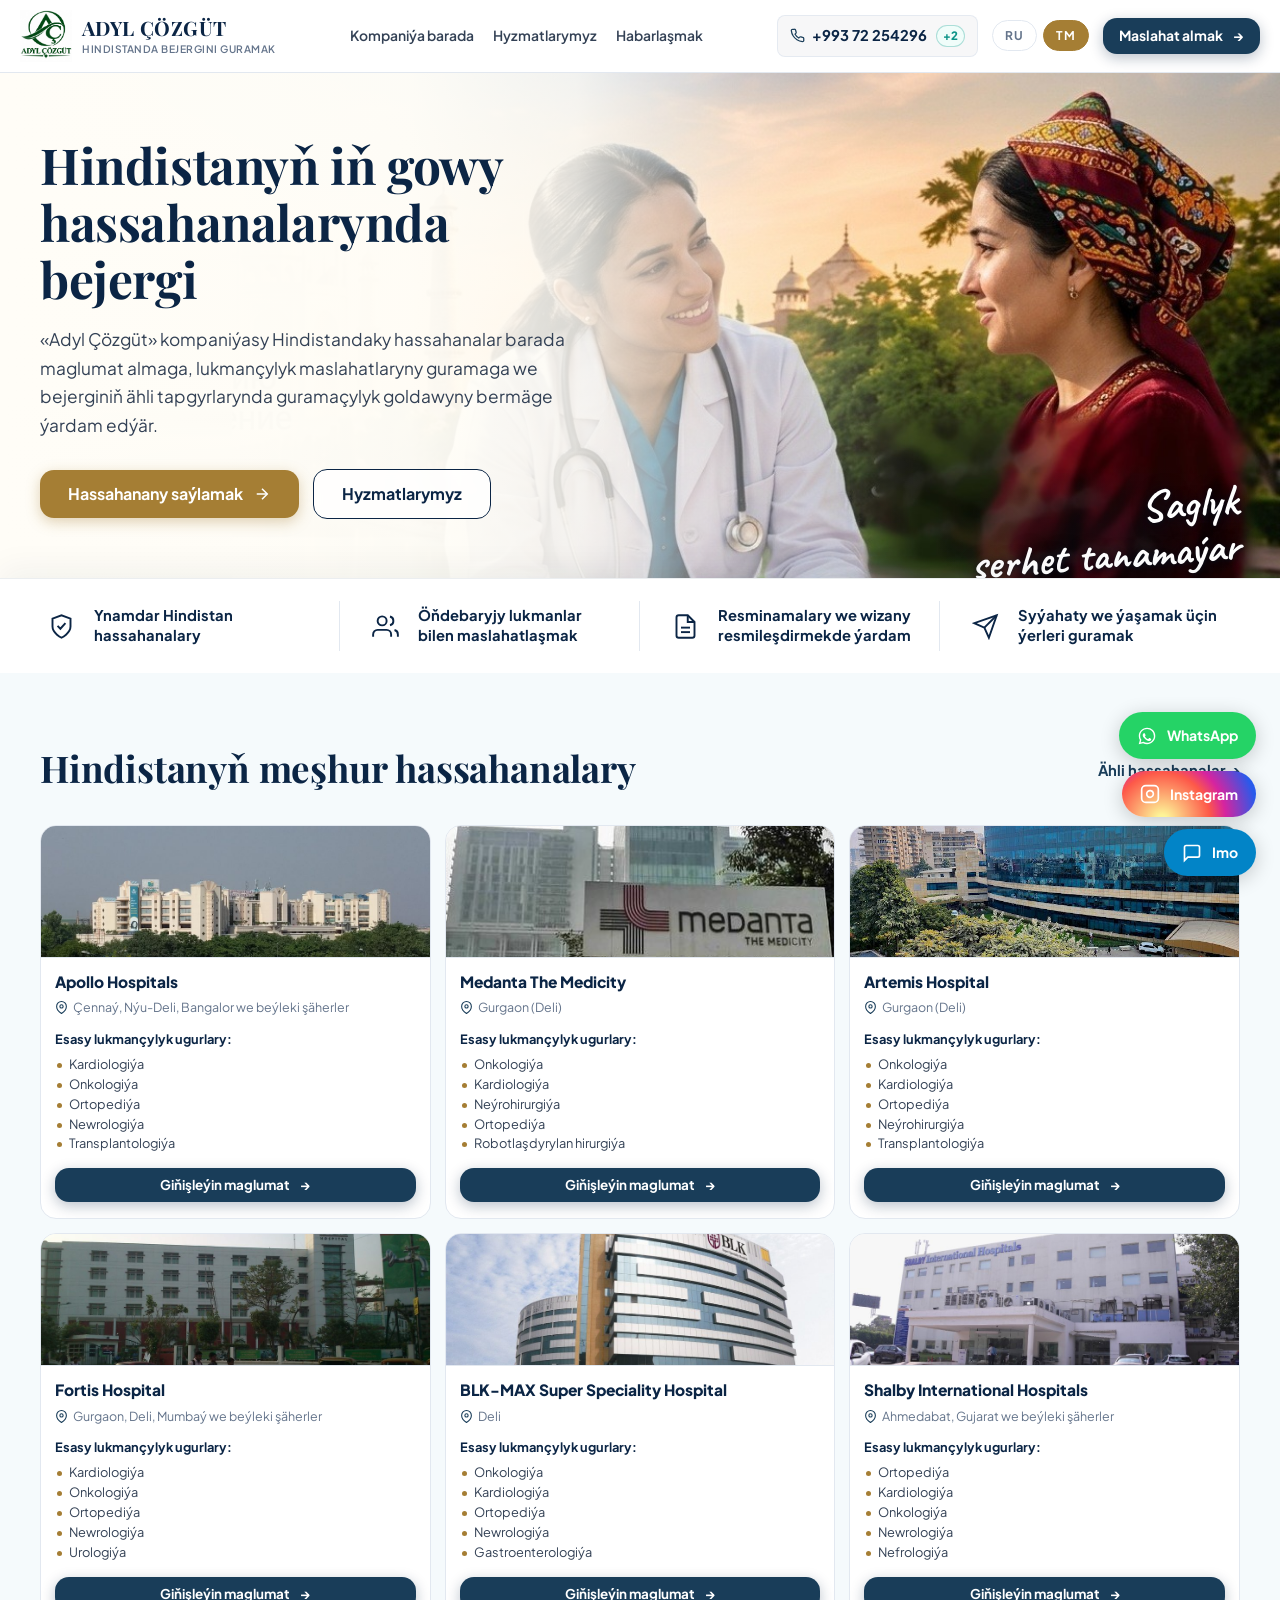
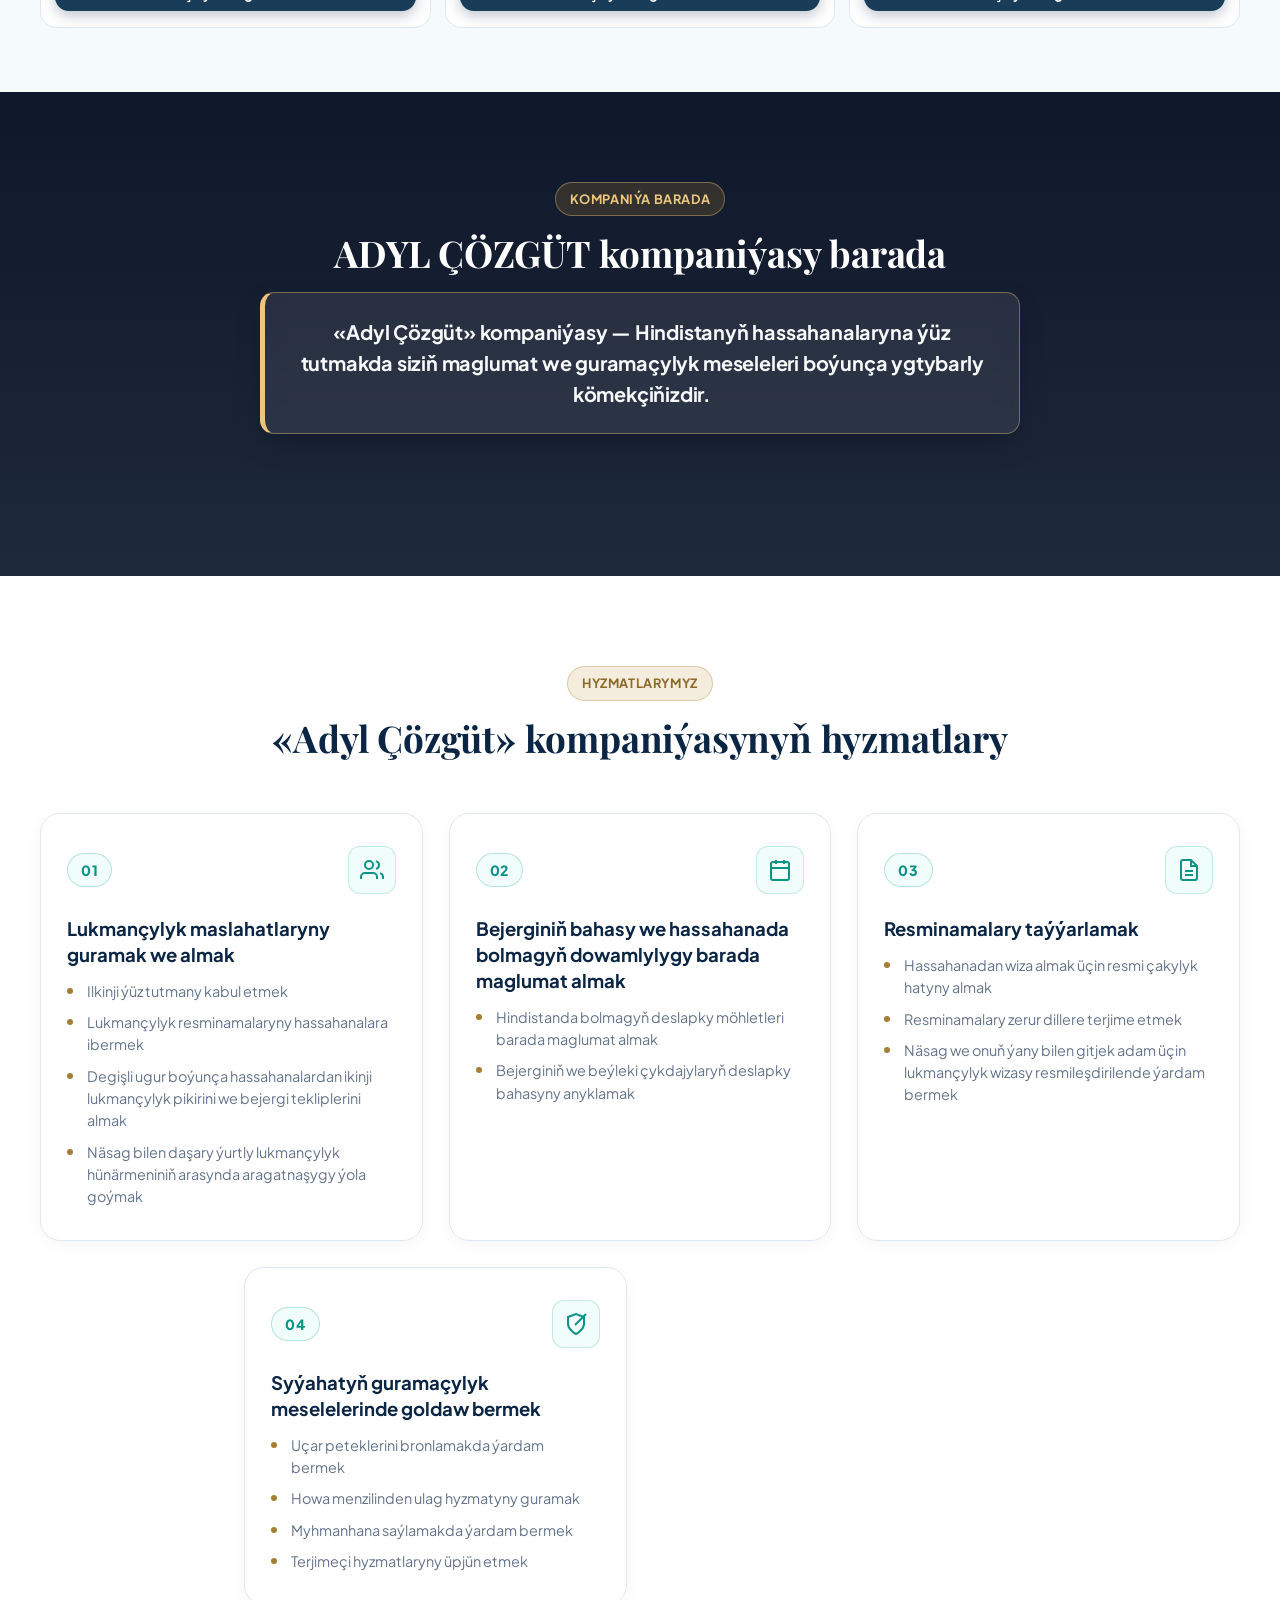
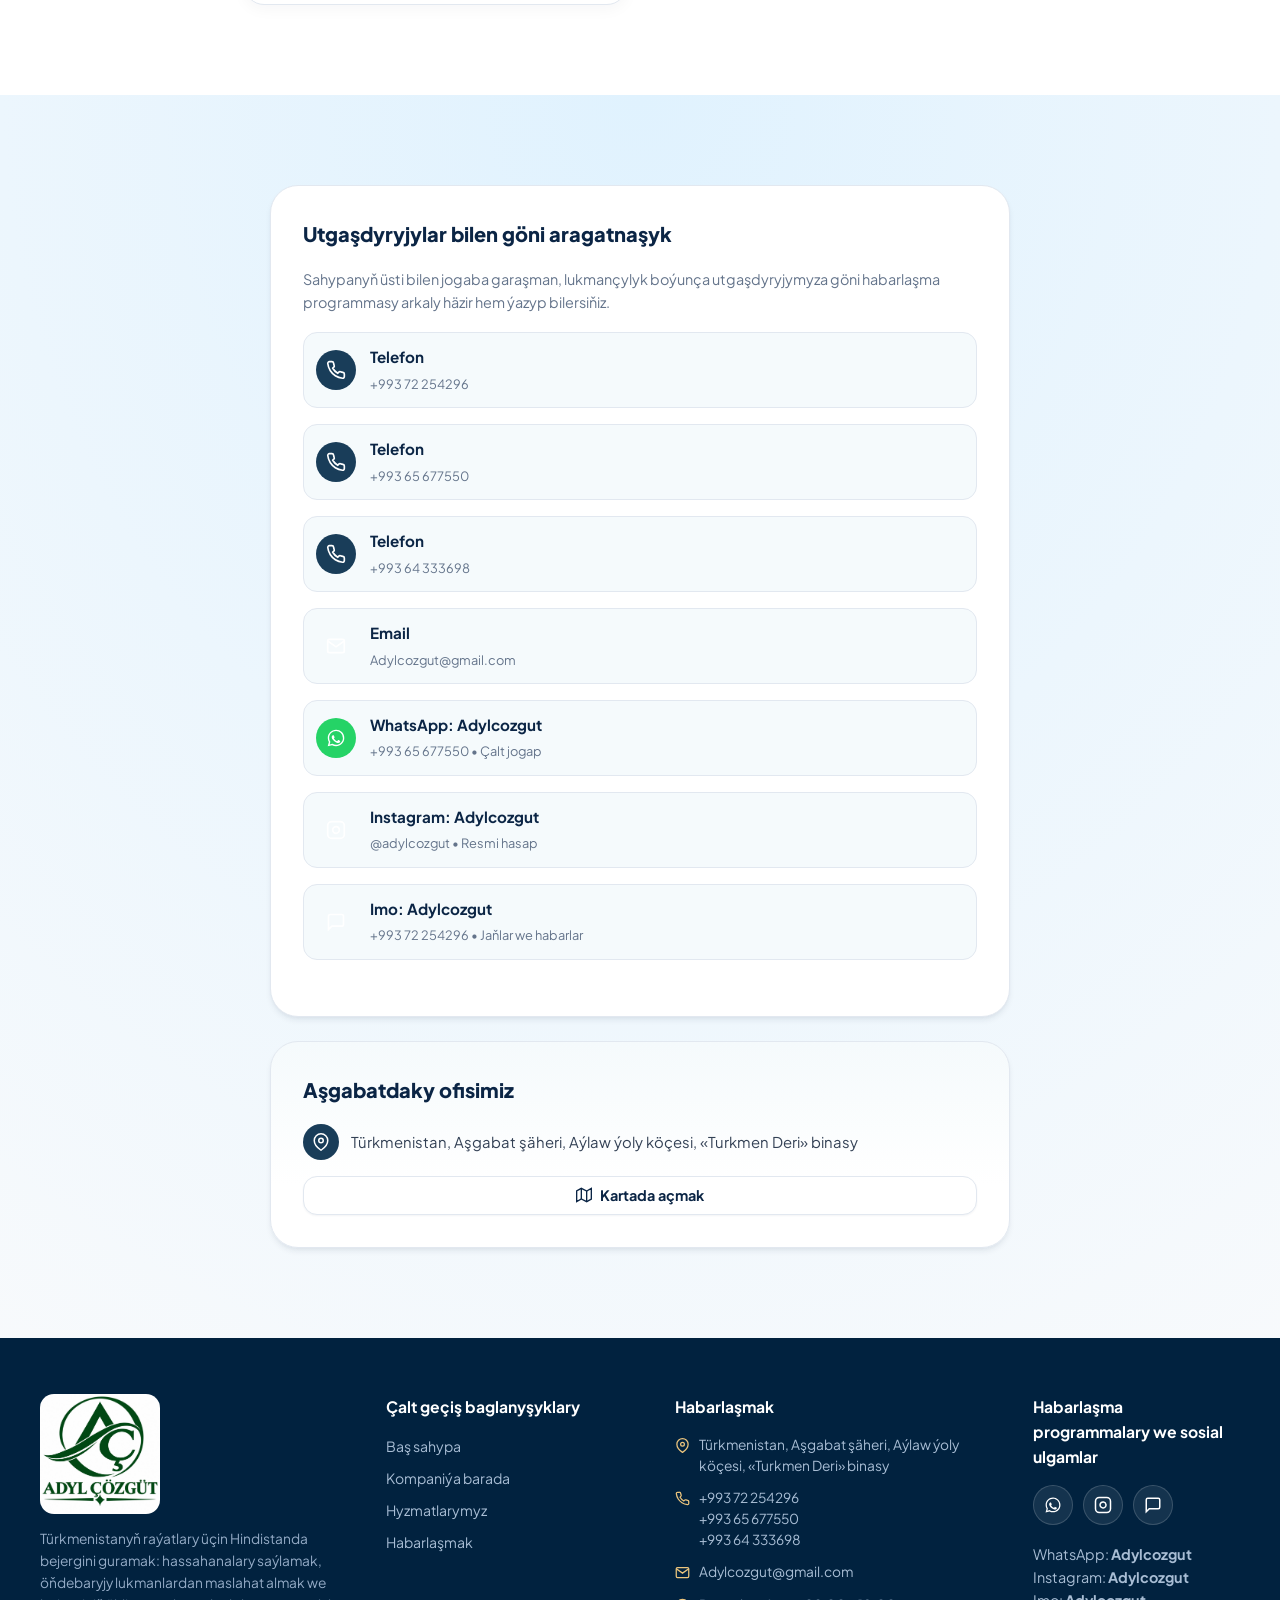
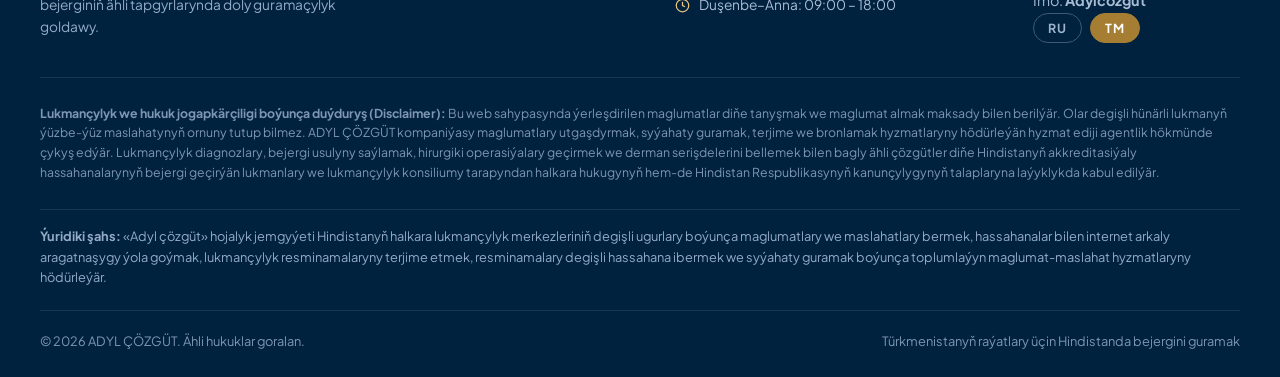
==== tm.html @ ef96f829 "Add files via upload" ====
<!DOCTYPE html>
<html lang="tm">
<head>
  <meta charset="UTF-8">
  <meta name="viewport" content="width=device-width, initial-scale=1.0">
  <title>ADYL ÇÖZGÜT — Türkmenistanyň raýatlary üçin Hindistanda bejergini guramak</title>
  <meta name="description" content="Türkmenistanyň raýatlary üçin Hindistanyň öňdebaryjy hassahanalarynda çylşyrymly keselleri bejermek, organlary transplantasiýa etmek, onkologiýa we ýürek hirurgiýasy boýunça hyzmatlary guramak. Doly hyzmatlar toplumy: wiza resminamalaryny taýýarlamak, uçar peteklerini almak, terjimeçi, ýaşaýyş jaýy we bejerginiň ähli tapgyrlarynda guramaçylyk goldawy.">
  <meta name="keywords" content="Türkmenistandan Hindistanda bejergi almak, Hindistanda organ transplantasiýasy, Hindistanda onkologiýa, bagyr we böwrek transplantasiýasy, Medanta Apollo Fortis hassahanalary, Aşgabatdan Hindistana lukmançylyk kömegi">
  
  <!-- Open Graph / Facebook / WhatsApp -->
  <meta property="og:type" content="website">
  <meta property="og:url" content="https://soltan.github.io/indaya/">
  <meta property="og:title" content="ADYL ÇÖZGÜT — Türkmenistandan Hindistanda bejergi we hirurgiki operasiýalar">
  <meta property="og:description" content="Hindistanyň öňdebaryjy hassahanalarynyň (JCI akkreditasiýaly) resmi wekili. Organ transplantasiýasy, onkologiýa we ýürek hirurgiýasy. Rus we türkmen dillerinde ähli tapgyrlarda doly guramaçylyk goldawy.">
  <meta property="og:image" content="assets/logo.png">

  <!-- Favicon -->
  <link rel="icon" type="image/svg+xml" href="assets/favicon.svg">
  
  <!-- Google Fonts: Plus Jakarta Sans + Playfair Display + Caveat -->
  <link rel="preconnect" href="https://fonts.googleapis.com">
  <link rel="preconnect" href="https://fonts.gstatic.com" crossorigin>
  <link href="https://fonts.googleapis.com/css2?family=Plus+Jakarta+Sans:wght@400;500;600;700;800&family=Playfair+Display:wght@600;700&family=Caveat:wght@600;700&display=swap" rel="stylesheet">

  <!-- Main Stylesheet -->
  <link rel="stylesheet" href="css/style.css">
</head>
<body>

  <!-- Main Navigation Header -->
  <header class="navbar" id="navbar">
    <div class="container nav-container">
      <a href="#hero" class="brand-logo" aria-label="ADYL ÇÖZGÜT — Baş sahypa">
        <img src="assets/logo.png" alt="ADYL ÇÖZGÜT" width="260" height="260">
        <span class="brand-text">
          <strong>ADYL ÇÖZGÜT</strong>
          <small>Hindistanda bejergini guramak</small>
        </span>
      </a>

      <nav class="nav-menu" id="navMenu">
        <a href="#about" class="nav-link">Kompaniýa barada</a>
        <a href="#services" class="nav-link">Hyzmatlarymyz</a>
        <a href="#leadSection" class="nav-link">Habarlaşmak</a>

        <div class="nav-mobile-contacts">
          <span class="mobile-contacts-title">Kompaniýanyň habarlaşmak üçin maglumatlary</span>
          <div class="mobile-phones-list">
            <a href="tel:+99372254296" class="mobile-phone-btn">
              <span class="mobile-phone-num">+993 72 254296</span>
              <span class="mobile-phone-badge">Esasy telefon belgisi</span>
            </a>
            <a href="tel:+99365677550" class="mobile-phone-btn">
              <span class="mobile-phone-num">+993 65 677550</span>
              <span class="mobile-phone-badge">WhatsApp</span>
            </a>
            <a href="tel:+99364333698" class="mobile-phone-btn">
              <span class="mobile-phone-num">+993 64 333698</span>
              <span class="mobile-phone-badge">2-nji telefon belgisi</span>
            </a>
          </div>
          <a href="mailto:Adylcozgut@gmail.com" class="mobile-email-link">
            <svg width="15" height="15" viewBox="0 0 24 24" fill="none" stroke="currentColor" stroke-width="2" aria-hidden="true"><path d="M4 4h16c1.1 0 2 .9 2 2v12c0 1.1-.9 2-2 2H4c-1.1 0-2-.9-2-2V6c0-1.1.9-2 2-2z"></path><polyline points="22,6 12,13 2,6"></polyline></svg>
            Adylcozgut@gmail.com
          </a>
          <div class="mobile-messengers-row">
            <a href="https://wa.me/99365677550?text=%D0%97%D0%B4%D1%80%D0%B0%D0%B2%D1%81%D1%82%D0%B2%D1%83%D0%B9%D1%82%D0%B5!%20%D0%AF%20%D0%B8%D0%B7%20%D0%A2%D1%83%D1%80%D0%BA%D0%BC%D0%B5%D0%BD%D0%B8%D1%81%D1%82%D0%B0%D0%BD%D0%B0%2C%20%D1%85%D0%BE%D1%87%D1%83%20%D1%83%D0%B7%D0%BD%D0%B0%D1%82%D1%8C%20%D0%BE%20%D0%BB%D0%B5%D1%87%D0%B5%D0%BD%D0%B8%D0%B8%20%D0%B2%20%D0%98%D0%BD%D0%B4%D0%B8%D0%B8." target="_blank" rel="noopener noreferrer" class="mobile-msg-chip wa">
              WhatsApp
            </a>
            <a href="https://www.instagram.com/adylcozgut/" target="_blank" rel="noopener noreferrer" class="mobile-msg-chip ig">
              Instagram
            </a>
            <a href="tel:+99372254296" class="mobile-msg-chip imo">
              Imo
            </a>
          </div>
        </div>
      </nav>

      <div class="nav-actions">
        <div class="nav-phones-group" id="navPhonesGroup">
          <a href="tel:+99372254296" class="nav-phone-primary" id="navPhonesToggle" title="Adyl Çözgüt bilen habarlaşmak">
            <svg width="15" height="15" viewBox="0 0 24 24" fill="none" stroke="currentColor" stroke-width="2" aria-hidden="true"><path d="M22 16.92v3a2 2 0 0 1-2.18 2 19.79 19.79 0 0 1-8.63-3.07 19.5 19.5 0 0 1-6-6 19.79 19.79 0 0 1-3.07-8.67A2 2 0 0 1 4.11 2h3a2 2 0 0 1 2 1.72 12.84 12.84 0 0 0 .7 2.81 2 2 0 0 1-.45 2.11L8.09 9.91a16 16 0 0 0 6 6l1.27-1.27a2 2 0 0 1 2.11-.45 12.84 12.84 0 0 0 2.81.7A2 2 0 0 1 22 16.92z"></path></svg>
            <span>+993 72 254296</span>
            <span class="phones-badge">+2</span>
          </a>
          <div class="nav-phones-dropdown" id="navPhonesDropdown">
            <div class="dropdown-header">Habarlaşmak üçin telefon belgileri</div>
            <a href="tel:+99372254296" class="dropdown-item">
              <span class="dropdown-item-phone">+993 72 254296</span>
              <span class="dropdown-badge">Esasy telefon belgisi</span>
            </a>
            <a href="tel:+99365677550" class="dropdown-item">
              <span class="dropdown-item-phone">+993 65 677550</span>
              <span class="dropdown-badge">WhatsApp</span>
            </a>
            <a href="tel:+99364333698" class="dropdown-item">
              <span class="dropdown-item-phone">+993 64 333698</span>
              <span class="dropdown-badge">2-nji telefon belgisi</span>
            </a>
            <div class="dropdown-divider"></div>
            <a href="mailto:Adylcozgut@gmail.com" class="dropdown-email-link">
              <svg width="13" height="13" viewBox="0 0 24 24" fill="none" stroke="currentColor" stroke-width="2" aria-hidden="true"><path d="M4 4h16c1.1 0 2 .9 2 2v12c0 1.1-.9 2-2 2H4c-1.1 0-2-.9-2-2V6c0-1.1.9-2 2-2z"></path><polyline points="22,6 12,13 2,6"></polyline></svg>
              Adylcozgut@gmail.com
            </a>
            <div class="dropdown-messengers">
              <a href="https://wa.me/99365677550?text=%D0%97%D0%B4%D1%80%D0%B0%D0%B2%D1%81%D1%82%D0%B2%D1%83%D0%B9%D1%82%D0%B5!%20%D0%AF%20%D0%B8%D0%B7%20%D0%A2%D1%83%D1%80%D0%BA%D0%BC%D0%B5%D0%BD%D0%B8%D1%81%D1%82%D0%B0%D0%BD%D0%B0%2C%20%D1%85%D0%BE%D1%87%D1%83%20%D1%83%D0%B7%D0%BD%D0%B0%D1%82%D1%8C%20%D0%BE%20%D0%BB%D0%B5%D1%87%D0%B5%D0%BD%D0%B8%D0%B8%20%D0%B2%20%D0%98%D0%BD%D0%B4%D0%B8%D0%B8." target="_blank" rel="noopener noreferrer" title="WhatsApp: Adylcozgut">WhatsApp</a>
              <a href="https://www.instagram.com/adylcozgut/" target="_blank" rel="noopener noreferrer" title="Instagram: Adylcozgut">Instagram</a>
              <a href="tel:+99372254296" title="Imo: Adylcozgut">Imo</a>
            </div>
          </div>
        </div>

        <div class="lang-switch header-lang" role="group" aria-label="Dil saýlamak">
          <button type="button" class="lang-btn" data-lang="ru" aria-pressed="false">RU</button>
          <button type="button" class="lang-btn active" data-lang="tm" aria-pressed="true">TM</button>
        </div>

        <a href="#leadSection" class="btn btn-primary btn-sm nav-cta">Maslahat almak <span aria-hidden="true">→</span></a>
        <button class="burger-btn" id="burgerBtn" aria-label="Mobil menýuny açmak">
          <span></span>
          <span></span>
          <span></span>
        </button>
      </div>
    </div>
  </header>

  <!-- Hero Section -->
  <section class="hero" id="hero">
    <div class="hero-banner-bg" aria-hidden="true"></div>
    <div class="hero-banner-overlay" aria-hidden="true"></div>

    <div class="container hero-grid">
      <div class="hero-content">
        <h1 class="hero-title">Hindistanyň iň gowy <br> hassahanalarynda bejergi</h1>
        <p class="hero-lead">
          «Adyl Çözgüt» kompaniýasy Hindistandaky hassahanalar barada maglumat almaga, lukmançylyk maslahatlaryny guramaga we bejerginiň ähli tapgyrlarynda guramaçylyk goldawyny bermäge ýardam edýär.
        </p>
        <div class="hero-actions">
          <a href="#hospitals" class="btn btn-gold">
            Hassahanany saýlamak
            <svg width="18" height="18" viewBox="0 0 24 24" fill="none" stroke="currentColor" stroke-width="2" aria-hidden="true"><line x1="5" y1="12" x2="19" y2="12"></line><polyline points="12 5 19 12 12 19"></polyline></svg>
          </a>
          <a href="#services" class="btn btn-outline-light">Hyzmatlarymyz</a>
        </div>

        <!-- Mobile photo card (shown on tablets & smartphones) -->
        <div class="hero-mobile-visual">
          <img src="assets/img/hero-banner-mobile.jpg" alt="Hindistanyň hassahanalarynda bejergi — Adyl Çözgüt" width="1176" height="576" fetchpriority="high">
          <span class="hero-script-mobile" aria-hidden="true">Saglyk <br> serhet tanamaýar</span>
        </div>
      </div>

      <!-- Desktop visual placeholder to balance the grid -->
      <div class="hero-visual-desktop" aria-hidden="true"></div>
    </div>

    <!-- Handwritten slogan over the right photo (desktop) -->
    <div class="hero-script" aria-hidden="true">Saglyk <br> serhet tanamaýar</div>

    <!-- Trust Strip -->
    <div class="trust-strip">
      <div class="container trust-grid">
        <div class="trust-item">
          <span class="trust-icon" aria-hidden="true">
            <svg viewBox="0 0 24 24" fill="none" stroke="currentColor" stroke-width="1.7"><path d="M12 22s8-4 8-10V5l-8-3-8 3v7c0 6 8 10 8 10z"></path><polyline points="8.5 11.5 11 14 15.5 9"></polyline></svg>
          </span>
          <span class="trust-label">Ynamdar Hindistan hassahanalary</span>
        </div>
        <div class="trust-item">
          <span class="trust-icon" aria-hidden="true">
            <svg viewBox="0 0 24 24" fill="none" stroke="currentColor" stroke-width="1.7"><path d="M17 21v-2a4 4 0 0 0-4-4H5a4 4 0 0 0-4 4v2"></path><circle cx="9" cy="7" r="4"></circle><path d="M23 21v-2a4 4 0 0 0-3-3.87"></path><path d="M16 3.13a4 4 0 0 1 0 7.75"></path></svg>
          </span>
          <span class="trust-label">Öňdebaryjy lukmanlar bilen maslahatlaşmak</span>
        </div>
        <div class="trust-item">
          <span class="trust-icon" aria-hidden="true">
            <svg viewBox="0 0 24 24" fill="none" stroke="currentColor" stroke-width="1.7"><path d="M14 2H6a2 2 0 0 0-2 2v16a2 2 0 0 0 2 2h12a2 2 0 0 0 2-2V8z"></path><polyline points="14 2 14 8 20 8"></polyline><line x1="16" y1="13" x2="8" y2="13"></line><line x1="16" y1="17" x2="8" y2="17"></line></svg>
          </span>
          <span class="trust-label">Resminamalary we wizany resmileşdirmekde ýardam</span>
        </div>
        <div class="trust-item">
          <span class="trust-icon" aria-hidden="true">
            <svg viewBox="0 0 24 24" fill="none" stroke="currentColor" stroke-width="1.7"><path d="M22 2L11 13"></path><path d="M22 2L15 22L11 13L2 9L22 2Z"></path></svg>
          </span>
          <span class="trust-label">Syýahaty we ýaşamak üçin ýerleri guramak</span>
        </div>
      </div>
    </div>
  </section>

  <!-- Section: Popular Clinics India -->
  <section class="hospitals-section" id="hospitals">
    <div class="container">
      <div class="section-head-row fade-up">
        <h2 class="section-title">Hindistanyň meşhur hassahanalary</h2>
        <a href="#hospitals" class="section-link-all">Ähli hassahanalar <span aria-hidden="true">→</span></a>
      </div>

      <div class="hospitals-layout">
        <div class="hospitals-grid" id="clinics-grid">
          <!-- Clinic 1: Apollo Hospitals -->
          <article class="hospital-card fade-up">
            <img class="hospital-photo" src="assets/img/apollo.jpg" alt="Apollo Hospitals" loading="lazy" width="900" height="496">
            <div class="hospital-body">
              <h3 class="hospital-name">Apollo Hospitals</h3>
              <p class="hospital-location">
                <svg width="13" height="13" viewBox="0 0 24 24" fill="none" stroke="currentColor" stroke-width="2" aria-hidden="true"><path d="M21 10c0 7-9 13-9 13s-9-6-9-13a9 9 0 0 1 18 0z"></path><circle cx="12" cy="10" r="3"></circle></svg>
                Çennaý, Nýu-Deli, Bangalor we beýleki şäherler
              </p>
              <div class="hospital-directions">
                <strong>Esasy lukmançylyk ugurlary:</strong>
                <ul>
                  <li>Kardiologiýa</li>
                  <li>Onkologiýa</li>
                  <li>Ortopediýa</li>
                  <li>Newrologiýa</li>
                  <li>Transplantologiýa</li>
                </ul>
              </div>
              <button type="button" class="btn btn-primary btn-sm hospital-btn" data-clinic="apollo">Giňişleýin maglumat <span aria-hidden="true">→</span></button>
            </div>
          </article>

          <!-- Clinic 2: Medanta -->
          <article class="hospital-card fade-up">
            <img class="hospital-photo" src="assets/img/medanta.jpg" alt="Medanta The Medicity" loading="lazy" width="384" height="259">
            <div class="hospital-body">
              <h3 class="hospital-name">Medanta The Medicity</h3>
              <p class="hospital-location">
                <svg width="13" height="13" viewBox="0 0 24 24" fill="none" stroke="currentColor" stroke-width="2" aria-hidden="true"><path d="M21 10c0 7-9 13-9 13s-9-6-9-13a9 9 0 0 1 18 0z"></path><circle cx="12" cy="10" r="3"></circle></svg>
                Gurgaon (Deli)
              </p>
              <div class="hospital-directions">
                <strong>Esasy lukmançylyk ugurlary:</strong>
                <ul>
                  <li>Onkologiýa</li>
                  <li>Kardiologiýa</li>
                  <li>Neýrohirurgiýa</li>
                  <li>Ortopediýa</li>
                  <li>Robotlaşdyrylan hirurgiýa</li>
                </ul>
              </div>
              <button type="button" class="btn btn-primary btn-sm hospital-btn" data-clinic="medanta">Giňişleýin maglumat <span aria-hidden="true">→</span></button>
            </div>
          </article>

          <!-- Clinic 3: Artemis -->
          <article class="hospital-card fade-up">
            <img class="hospital-photo" src="assets/img/artemis.jpg" alt="Artemis Hospital" loading="lazy" width="680" height="510">
            <div class="hospital-body">
              <h3 class="hospital-name">Artemis Hospital</h3>
              <p class="hospital-location">
                <svg width="13" height="13" viewBox="0 0 24 24" fill="none" stroke="currentColor" stroke-width="2" aria-hidden="true"><path d="M21 10c0 7-9 13-9 13s-9-6-9-13a9 9 0 0 1 18 0z"></path><circle cx="12" cy="10" r="3"></circle></svg>
                Gurgaon (Deli)
              </p>
              <div class="hospital-directions">
                <strong>Esasy lukmançylyk ugurlary:</strong>
                <ul>
                  <li>Onkologiýa</li>
                  <li>Kardiologiýa</li>
                  <li>Ortopediýa</li>
                  <li>Neýrohirurgiýa</li>
                  <li>Transplantologiýa</li>
                </ul>
              </div>
              <button type="button" class="btn btn-primary btn-sm hospital-btn" data-clinic="artemis">Giňişleýin maglumat <span aria-hidden="true">→</span></button>
            </div>
          </article>

          <!-- Clinic 4: Fortis -->
          <article class="hospital-card fade-up">
            <img class="hospital-photo" src="assets/img/fortis.jpg" alt="Fortis Hospital" loading="lazy" width="900" height="675">
            <div class="hospital-body">
              <h3 class="hospital-name">Fortis Hospital</h3>
              <p class="hospital-location">
                <svg width="13" height="13" viewBox="0 0 24 24" fill="none" stroke="currentColor" stroke-width="2" aria-hidden="true"><path d="M21 10c0 7-9 13-9 13s-9-6-9-13a9 9 0 0 1 18 0z"></path><circle cx="12" cy="10" r="3"></circle></svg>
                Gurgaon, Deli, Mumbaý we beýleki şäherler
              </p>
              <div class="hospital-directions">
                <strong>Esasy lukmançylyk ugurlary:</strong>
                <ul>
                  <li>Kardiologiýa</li>
                  <li>Onkologiýa</li>
                  <li>Ortopediýa</li>
                  <li>Newrologiýa</li>
                  <li>Urologiýa</li>
                </ul>
              </div>
              <button type="button" class="btn btn-primary btn-sm hospital-btn" data-clinic="fortis">Giňişleýin maglumat <span aria-hidden="true">→</span></button>
            </div>
          </article>

          <!-- Clinic 5: BLK-MAX -->
          <article class="hospital-card fade-up">
            <img class="hospital-photo" src="assets/img/blk.jpg" alt="BLK-MAX Super Speciality Hospital" loading="lazy" width="900" height="668">
            <div class="hospital-body">
              <h3 class="hospital-name">BLK-MAX Super Speciality Hospital</h3>
              <p class="hospital-location">
                <svg width="13" height="13" viewBox="0 0 24 24" fill="none" stroke="currentColor" stroke-width="2" aria-hidden="true"><path d="M21 10c0 7-9 13-9 13s-9-6-9-13a9 9 0 0 1 18 0z"></path><circle cx="12" cy="10" r="3"></circle></svg>
                Deli
              </p>
              <div class="hospital-directions">
                <strong>Esasy lukmançylyk ugurlary:</strong>
                <ul>
                  <li>Onkologiýa</li>
                  <li>Kardiologiýa</li>
                  <li>Ortopediýa</li>
                  <li>Newrologiýa</li>
                  <li>Gastroenterologiýa</li>
                </ul>
              </div>
              <button type="button" class="btn btn-primary btn-sm hospital-btn" data-clinic="blkmax">Giňişleýin maglumat <span aria-hidden="true">→</span></button>
            </div>
          </article>

          <!-- Clinic 6: Shalby -->
          <article class="hospital-card fade-up">
            <img class="hospital-photo" src="assets/img/shalby.jpg" alt="Shalby International Hospitals" loading="lazy" width="900" height="599">
            <div class="hospital-body">
              <h3 class="hospital-name">Shalby International Hospitals</h3>
              <p class="hospital-location">
                <svg width="13" height="13" viewBox="0 0 24 24" fill="none" stroke="currentColor" stroke-width="2" aria-hidden="true"><path d="M21 10c0 7-9 13-9 13s-9-6-9-13a9 9 0 0 1 18 0z"></path><circle cx="12" cy="10" r="3"></circle></svg>
                Ahmedabat, Gujarat we beýleki şäherler
              </p>
              <div class="hospital-directions">
                <strong>Esasy lukmançylyk ugurlary:</strong>
                <ul>
                  <li>Ortopediýa</li>
                  <li>Kardiologiýa</li>
                  <li>Onkologiýa</li>
                  <li>Newrologiýa</li>
                  <li>Nefrologiýa</li>
                </ul>
              </div>
              <button type="button" class="btn btn-primary btn-sm hospital-btn" data-clinic="shalby">Giňişleýin maglumat <span aria-hidden="true">→</span></button>
            </div>
          </article>
        </div>
      </div>
    </div>
  </section>

    <!-- Section: About Company / Advantages -->
  <section class="advantages-section" id="about">
    <span id="advantages" aria-hidden="true"></span>
    <div class="container">
      <div class="section-header fade-up">
        <span class="section-badge">Kompaniýa barada</span>
        <h2 class="section-title">ADYL ÇÖZGÜT kompaniýasy barada</h2>
        <div class="about-company-lead">
          <p class="about-company-text">
            «Adyl Çözgüt» kompaniýasy — Hindistanyň hassahanalaryna ýüz tutmakda siziň maglumat we guramaçylyk meseleleri boýunça ygtybarly kömekçiňizdir.
          </p>
        </div>
      </div>
    </div>
  </section>

  <!-- Section: Our Services -->
  <section class="services-section" id="services">
    <div class="container">
      <div class="section-header fade-up">
        <span class="section-badge">Hyzmatlarymyz</span>
        <h2 class="section-title">«Adyl Çözgüt» kompaniýasynyň hyzmatlary</h2>
      </div>

      <div class="services-grid services-grid-clean">

        <!-- Service 1 -->
        <div class="service-card fade-up">
          <div class="service-card-header">
            <span class="service-badge-num">01</span>
            <div class="service-icon-box" aria-hidden="true">
              <svg viewBox="0 0 24 24" fill="none" stroke="currentColor" stroke-width="2"><path d="M17 21v-2a4 4 0 0 0-4-4H5a4 4 0 0 0-4 4v2"></path><circle cx="9" cy="7" r="4"></circle><path d="M23 21v-2a4 4 0 0 0-3-3.87"></path><path d="M16 3.13a4 4 0 0 1 0 7.75"></path></svg>
            </div>
          </div>
          <h3 class="service-card-title">Lukmançylyk maslahatlaryny guramak we almak</h3>
          <ul class="service-points">
            <li>Ilkinji ýüz tutmany kabul etmek</li>
            <li>Lukmançylyk resminamalaryny hassahanalara ibermek</li>
            <li>Degişli ugur boýunça hassahanalardan ikinji lukmançylyk pikirini we bejergi tekliplerini almak</li>
            <li>Näsag bilen daşary ýurtly lukmançylyk hünärmeniniň arasynda aragatnaşygy ýola goýmak</li>
          </ul>
        </div>

        <!-- Service 2 -->
        <div class="service-card fade-up">
          <div class="service-card-header">
            <span class="service-badge-num">02</span>
            <div class="service-icon-box" aria-hidden="true">
              <svg viewBox="0 0 24 24" fill="none" stroke="currentColor" stroke-width="2"><rect x="3" y="4" width="18" height="18" rx="2" ry="2"></rect><line x1="16" y1="2" x2="16" y2="6"></line><line x1="8" y1="2" x2="8" y2="6"></line><line x1="3" y1="10" x2="21" y2="10"></line></svg>
            </div>
          </div>
          <h3 class="service-card-title">Bejerginiň bahasy we hassahanada bolmagyň dowamlylygy barada maglumat almak</h3>
          <ul class="service-points">
            <li>Hindistanda bolmagyň deslapky möhletleri barada maglumat almak</li>
            <li>Bejerginiň we beýleki çykdajylaryň deslapky bahasyny anyklamak</li>
          </ul>
        </div>

        <!-- Service 3 -->
        <div class="service-card fade-up">
          <div class="service-card-header">
            <span class="service-badge-num">03</span>
            <div class="service-icon-box" aria-hidden="true">
              <svg viewBox="0 0 24 24" fill="none" stroke="currentColor" stroke-width="2"><path d="M14 2H6a2 2 0 0 0-2 2v16a2 2 0 0 0 2 2h12a2 2 0 0 0 2-2V8z"></path><polyline points="14 2 14 8 20 8"></polyline><line x1="16" y1="13" x2="8" y2="13"></line><line x1="16" y1="17" x2="8" y2="17"></line></svg>
            </div>
          </div>
          <h3 class="service-card-title">Resminamalary taýýarlamak</h3>
          <ul class="service-points">
            <li>Hassahanadan wiza almak üçin resmi çakylyk hatyny almak</li>
            <li>Resminamalary zerur dillere terjime etmek</li>
            <li>Näsag we onuň ýany bilen gitjek adam üçin lukmançylyk wizasy resmileşdirilende ýardam bermek</li>
          </ul>
        </div>

        <!-- Service 4 -->
        <div class="service-card fade-up">
          <div class="service-card-header">
            <span class="service-badge-num">04</span>
            <div class="service-icon-box" aria-hidden="true">
              <svg viewBox="0 0 24 24" fill="none" stroke="currentColor" stroke-width="2"><path d="M12 22s8-4 8-10V5l-8-3-8 3v7c0 6 8 10 8 10z"></path><path d="M22 2L11 13"></path></svg>
            </div>
          </div>
          <h3 class="service-card-title">Syýahatyň guramaçylyk meselelerinde goldaw bermek</h3>
          <ul class="service-points">
            <li>Uçar peteklerini bronlamakda ýardam bermek</li>
            <li>Howa menzilinden ulag hyzmatyny guramak</li>
            <li>Myhmanhana saýlamakda ýardam bermek</li>
            <li>Terjimeçi hyzmatlaryny üpjün etmek</li>
          </ul>
        </div>
      </div>
    </div>
  </section>

  <!-- Section: Consultation Form & Direct Contacts -->
  <section class="contact-section" id="leadSection">
    <div class="container contact-grid">
      <!-- Right: Contacts & Regional Coverage -->
      <div class="contact-sidebar">
        <div class="contact-card">
          <h4 class="contact-card-title">Utgaşdyryjylar bilen göni aragatnaşyk</h4>
          <p style="font-size:0.9rem; color:var(--slate); margin-bottom:18px;">
            Sahypanyň üsti bilen jogaba garaşman, lukmançylyk boýunça utgaşdyryjymyza göni habarlaşma programmasy arkaly häzir hem ýazyp bilersiňiz.
          </p>

          <div class="contact-channels">
            <a href="tel:+99372254296" class="channel-item">
              <div class="channel-icon phone">
                <svg viewBox="0 0 24 24" fill="none" stroke="currentColor" stroke-width="2"><path d="M22 16.92v3a2 2 0 0 1-2.18 2 19.79 19.79 0 0 1-8.63-3.07 19.5 19.5 0 0 1-6-6 19.79 19.79 0 0 1-3.07-8.67A2 2 0 0 1 4.11 2h3a2 2 0 0 1 2 1.72 12.84 12.84 0 0 0 .7 2.81 2 2 0 0 1-.45 2.11L8.09 9.91a16 16 0 0 0 6 6l1.27-1.27a2 2 0 0 1 2.11-.45 12.84 12.84 0 0 0 2.81.7A2 2 0 0 1 22 16.92z"></path></svg>
              </div>
              <div class="channel-info">
                <strong>Telefon</strong>
                <span>+993 72 254296</span>
              </div>
            </a>

            <a href="tel:+99365677550" class="channel-item">
              <div class="channel-icon phone">
                <svg viewBox="0 0 24 24" fill="none" stroke="currentColor" stroke-width="2"><path d="M22 16.92v3a2 2 0 0 1-2.18 2 19.79 19.79 0 0 1-8.63-3.07 19.5 19.5 0 0 1-6-6 19.79 19.79 0 0 1-3.07-8.67A2 2 0 0 1 4.11 2h3a2 2 0 0 1 2 1.72 12.84 12.84 0 0 0 .7 2.81 2 2 0 0 1-.45 2.11L8.09 9.91a16 16 0 0 0 6 6l1.27-1.27a2 2 0 0 1 2.11-.45 12.84 12.84 0 0 0 2.81.7A2 2 0 0 1 22 16.92z"></path></svg>
              </div>
              <div class="channel-info">
                <strong>Telefon</strong>
                <span>+993 65 677550</span>
              </div>
            </a>

            <a href="tel:+99364333698" class="channel-item">
              <div class="channel-icon phone">
                <svg viewBox="0 0 24 24" fill="none" stroke="currentColor" stroke-width="2"><path d="M22 16.92v3a2 2 0 0 1-2.18 2 19.79 19.79 0 0 1-8.63-3.07 19.5 19.5 0 0 1-6-6 19.79 19.79 0 0 1-3.07-8.67A2 2 0 0 1 4.11 2h3a2 2 0 0 1 2 1.72 12.84 12.84 0 0 0 .7 2.81 2 2 0 0 1-.45 2.11L8.09 9.91a16 16 0 0 0 6 6l1.27-1.27a2 2 0 0 1 2.11-.45 12.84 12.84 0 0 0 2.81.7A2 2 0 0 1 22 16.92z"></path></svg>
              </div>
              <div class="channel-info">
                <strong>Telefon</strong>
                <span>+993 64 333698</span>
              </div>
            </a>

            <a href="mailto:Adylcozgut@gmail.com" class="channel-item">
              <div class="channel-icon mail">
                <svg viewBox="0 0 24 24" fill="none" stroke="currentColor" stroke-width="2"><path d="M4 4h16c1.1 0 2 .9 2 2v12c0 1.1-.9 2-2 2H4c-1.1 0-2-.9-2-2V6c0-1.1.9-2 2-2z"></path><polyline points="22,6 12,13 2,6"></polyline></svg>
              </div>
              <div class="channel-info">
                <strong>Email</strong>
                <span>Adylcozgut@gmail.com</span>
              </div>
            </a>

            <a href="https://wa.me/99365677550?text=%D0%97%D0%B4%D1%80%D0%B0%D0%B2%D1%81%D1%82%D0%B2%D1%83%D0%B9%D1%82%D0%B5!%20%D0%9C%D0%B5%D0%BD%D1%8F%20%D0%B8%D0%BD%D1%82%D0%B5%D1%80%D0%B5%D1%81%D1%83%D0%B5%D1%82%20%D0%BB%D0%B5%D1%87%D0%B5%D0%BD%D0%B8%D0%B5%20%D0%B2%20%D0%98%D0%BD%D0%B4%D0%B8%D0%B8." target="_blank" rel="noopener noreferrer" class="channel-item">
              <div class="channel-icon wa">
                <svg viewBox="0 0 24 24" fill="currentColor"><path d="M12.04 2c-5.46 0-9.91 4.45-9.91 9.91 0 1.75.46 3.45 1.32 4.95L2.05 22l5.25-1.38c1.45.79 3.08 1.21 4.74 1.21 5.46 0 9.91-4.45 9.91-9.91 0-2.65-1.03-5.14-2.9-7.01A9.816 9.816 0 0 0 12.04 2m.01 1.67c2.2 0 4.26.86 5.82 2.42a8.225 8.225 0 0 1 2.41 5.83c0 4.54-3.7 8.24-8.24 8.24-1.48 0-2.93-.4-4.2-1.15l-.3-.18-3.12.82.83-3.04-.2-.31a8.196 8.196 0 0 1-1.26-4.38c0-4.54 3.7-8.24 8.24-8.24m4.52 11.66c-.25-.13-1.47-.72-1.7-.81-.23-.08-.39-.13-.56.13-.17.25-.64.81-.79.97-.14.17-.29.19-.54.06-.25-.13-1.06-.39-2.03-1.25-.75-.67-1.26-1.5-1.41-1.75-.15-.25-.02-.39.11-.51.11-.11.25-.29.37-.44.13-.15.17-.25.25-.42.08-.17.04-.31-.02-.44s-.56-1.35-.77-1.85c-.2-.48-.41-.42-.56-.43h-.48c-.17 0-.44.06-.67.31-.23.25-.88.86-.88 2.1s.9 2.44 1.02 2.6c.13.17 1.77 2.7 4.28 3.79.6.26 1.07.41 1.43.53.6.19 1.15.16 1.58.1.48-.07 1.47-.6 1.68-1.18.21-.58.21-1.07.15-1.18-.06-.1-.23-.17-.48-.29z"/></svg>
              </div>
              <div class="channel-info">
                <strong>WhatsApp: Adylcozgut</strong>
                <span>+993 65 677550 • Çalt jogap</span>
              </div>
            </a>

            <a href="https://www.instagram.com/adylcozgut/" target="_blank" rel="noopener noreferrer" class="channel-item">
              <div class="channel-icon ig">
                <svg viewBox="0 0 24 24" fill="none" stroke="currentColor" stroke-width="2"><rect x="2" y="2" width="20" height="20" rx="5" ry="5"></rect><path d="M16 11.37A4 4 0 1 1 12.63 8 4 4 0 0 1 16 11.37z"></path><line x1="17.5" y1="6.5" x2="17.51" y2="6.5"></line></svg>
              </div>
              <div class="channel-info">
                <strong>Instagram: Adylcozgut</strong>
                <span>@adylcozgut • Resmi hasap</span>
              </div>
            </a>

            <a href="tel:+99372254296" class="channel-item">
              <div class="channel-icon imo">
                <svg viewBox="0 0 24 24" fill="none" stroke="currentColor" stroke-width="2"><path d="M21 15a2 2 0 0 1-2 2H7l-4 4V5a2 2 0 0 1 2-2h14a2 2 0 0 1 2 2z"></path></svg>
              </div>
              <div class="channel-info">
                <strong>Imo: Adylcozgut</strong>
                <span>+993 72 254296 • Jaňlar we habarlar</span>
              </div>
            </a>
          </div>
        </div>

        <!-- Office Address -->
        <div class="contact-card contact-address">
          <h4 class="contact-card-title">Aşgabatdaky ofisimiz</h4>
          <a href="https://maps.app.goo.gl/M8QPW423nq8SNQe16" target="_blank" rel="noopener noreferrer" class="address-link" aria-label="Ofisiň salgysyny kartada açmak">
            <span class="address-pin" aria-hidden="true">
              <svg viewBox="0 0 24 24" fill="none" stroke="currentColor" stroke-width="2"><path d="M21 10c0 7-9 13-9 13s-9-6-9-13a9 9 0 0 1 18 0z"></path><circle cx="12" cy="10" r="3"></circle></svg>
            </span>
            <span class="address-text">
              Türkmenistan, Aşgabat şäheri, Aýlaw ýoly köçesi, «Turkmen Deri» binasy
            </span>
          </a>
          <a href="https://maps.app.goo.gl/M8QPW423nq8SNQe16" target="_blank" rel="noopener noreferrer" class="btn btn-secondary btn-sm address-map-btn">
            <svg width="16" height="16" viewBox="0 0 24 24" fill="none" stroke="currentColor" stroke-width="2"><polygon points="1 6 1 22 8 18 16 22 23 18 23 2 16 6 8 2 1 6"></polygon><line x1="8" y1="2" x2="8" y2="18"></line><line x1="16" y1="6" x2="16" y2="22"></line></svg>
            Kartada açmak
          </a>
        </div>

      </div>
    </div>
  </section>

  <!-- Footer -->
  <footer class="footer">
    <div class="container">
      <div class="footer-top">
        <div class="footer-brand">
          <img src="assets/logo.png" alt="ADYL ÇÖZGÜT" class="footer-logo" width="260" height="260">
          <p class="footer-tagline">
            Türkmenistanyň raýatlary üçin Hindistanda bejergini guramak: hassahanalary saýlamak, öňdebaryjy lukmanlardan maslahat almak we bejerginiň ähli tapgyrlarynda doly guramaçylyk goldawy.
          </p>
        </div>

        <div class="footer-col">
          <h4 class="footer-title">Çalt geçiş baglanyşyklary</h4>
          <ul class="footer-links">
            <li><a href="#hero">Baş sahypa</a></li>
            <li><a href="#about">Kompaniýa barada</a></li>
            <li><a href="#services">Hyzmatlarymyz</a></li>
            <li><a href="#leadSection">Habarlaşmak</a></li>
          </ul>
        </div>

        <div class="footer-col">
          <h4 class="footer-title">Habarlaşmak</h4>
          <ul class="footer-contacts">
            <li>
              <svg width="15" height="15" viewBox="0 0 24 24" fill="none" stroke="currentColor" stroke-width="2" aria-hidden="true"><path d="M21 10c0 7-9 13-9 13s-9-6-9-13a9 9 0 0 1 18 0z"></path><circle cx="12" cy="10" r="3"></circle></svg>
              <a href="https://maps.app.goo.gl/M8QPW423nq8SNQe16" target="_blank" rel="noopener noreferrer">
                Türkmenistan, Aşgabat şäheri, Aýlaw ýoly köçesi, «Turkmen Deri» binasy
              </a>
            </li>
            <li>
              <svg width="15" height="15" viewBox="0 0 24 24" fill="none" stroke="currentColor" stroke-width="2" aria-hidden="true"><path d="M22 16.92v3a2 2 0 0 1-2.18 2 19.79 19.79 0 0 1-8.63-3.07 19.5 19.5 0 0 1-6-6 19.79 19.79 0 0 1-3.07-8.67A2 2 0 0 1 4.11 2h3a2 2 0 0 1 2 1.72 12.84 12.84 0 0 0 .7 2.81 2 2 0 0 1-.45 2.11L8.09 9.91a16 16 0 0 0 6 6l1.27-1.27a2 2 0 0 1 2.11-.45 12.84 12.84 0 0 0 2.81.7A2 2 0 0 1 22 16.92z"></path></svg>
              <div class="footer-phones-block">
                <a href="tel:+99372254296">+993 72 254296</a><br>
                <a href="tel:+99365677550">+993 65 677550</a><br>
                <a href="tel:+99364333698">+993 64 333698</a>
              </div>
            </li>
            <li>
              <svg width="15" height="15" viewBox="0 0 24 24" fill="none" stroke="currentColor" stroke-width="2" aria-hidden="true"><path d="M4 4h16c1.1 0 2 .9 2 2v12c0 1.1-.9 2-2 2H4c-1.1 0-2-.9-2-2V6c0-1.1.9-2 2-2z"></path><polyline points="22,6 12,13 2,6"></polyline></svg>
              <a href="mailto:Adylcozgut@gmail.com">Adylcozgut@gmail.com</a>
            </li>
            <li>
              <svg width="15" height="15" viewBox="0 0 24 24" fill="none" stroke="currentColor" stroke-width="2" aria-hidden="true"><circle cx="12" cy="12" r="10"></circle><polyline points="12 6 12 12 16 14"></polyline></svg>
              <span>Duşenbe–Anna: 09:00 – 18:00</span>
            </li>
          </ul>
        </div>

        <div class="footer-col">
          <h4 class="footer-title">Habarlaşma programmalary we sosial ulgamlar</h4>
          <div class="footer-social">
            <a href="https://wa.me/99365677550?text=%D0%97%D0%B4%D1%80%D0%B0%D0%B2%D1%81%D1%82%D0%B2%D1%83%D0%B9%D1%82%D0%B5!%20%D0%9C%D0%B5%D0%BD%D1%8F%20%D0%B8%D0%BD%D1%82%D0%B5%D1%80%D0%B5%D1%81%D1%83%D0%B5%D1%82%20%D0%BB%D0%B5%D1%87%D0%B5%D0%BD%D0%B8%D0%B5%20%D0%B2%20%D0%98%D0%BD%D0%B4%D0%B8%D0%B8." target="_blank" rel="noopener noreferrer" aria-label="WhatsApp: Adylcozgut" title="WhatsApp: Adylcozgut">
              <svg viewBox="0 0 24 24" fill="currentColor" aria-hidden="true"><path d="M12.04 2c-5.46 0-9.91 4.45-9.91 9.91 0 1.75.46 3.45 1.32 4.95L2.05 22l5.25-1.38c1.45.79 3.08 1.21 4.74 1.21 5.46 0 9.91-4.45 9.91-9.91 0-2.65-1.03-5.14-2.9-7.01A9.816 9.816 0 0 0 12.04 2m.01 1.67c2.2 0 4.26.86 5.82 2.42a8.225 8.225 0 0 1 2.41 5.83c0 4.54-3.7 8.24-8.24 8.24-1.48 0-2.93-.4-4.2-1.15l-.3-.18-3.12.82.83-3.04-.2-.31a8.196 8.196 0 0 1-1.26-4.38c0-4.54 3.7-8.24 8.24-8.24m4.52 11.66c-.25-.13-1.47-.72-1.7-.81-.23-.08-.39-.13-.56.13-.17.25-.64.81-.79.97-.14.17-.29.19-.54.06-.25-.13-1.06-.39-2.03-1.25-.75-.67-1.26-1.5-1.41-1.75-.15-.25-.02-.39.11-.51.11-.11.25-.29.37-.44.13-.15.17-.25.25-.42.08-.17.04-.31-.02-.44s-.56-1.35-.77-1.85c-.2-.48-.41-.42-.56-.43h-.48c-.17 0-.44.06-.67.31-.23.25-.88.86-.88 2.1s.9 2.44 1.02 2.6c.13.17 1.77 2.7 4.28 3.79.6.26 1.07.41 1.43.53.6.19 1.15.16 1.58.1.48-.07 1.47-.6 1.68-1.18.21-.58.21-1.07.15-1.18-.06-.1-.23-.17-.48-.29z"/></svg>
            </a>
            <a href="https://www.instagram.com/adylcozgut/" target="_blank" rel="noopener noreferrer" aria-label="Instagram: Adylcozgut" title="Instagram: Adylcozgut">
              <svg viewBox="0 0 24 24" fill="none" stroke="currentColor" stroke-width="2" aria-hidden="true"><rect x="2" y="2" width="20" height="20" rx="5" ry="5"></rect><path d="M16 11.37A4 4 0 1 1 12.63 8 4 4 0 0 1 16 11.37z"></path><line x1="17.5" y1="6.5" x2="17.51" y2="6.5"></line></svg>
            </a>
            <a href="tel:+99372254296" aria-label="Imo: Adylcozgut" title="Imo: Adylcozgut">
              <svg viewBox="0 0 24 24" fill="none" stroke="currentColor" stroke-width="2" aria-hidden="true"><path d="M21 15a2 2 0 0 1-2 2H7l-4 4V5a2 2 0 0 1 2-2h14a2 2 0 0 1 2 2z"></path></svg>
            </a>
          </div>
          <div class="footer-handles-list">
            <div>WhatsApp: <strong>Adylcozgut</strong></div>
            <div>Instagram: <strong>Adylcozgut</strong></div>
            <div>Imo: <strong>Adylcozgut</strong></div>
          </div>
          <div class="lang-switch footer-lang" role="group" aria-label="Dil saýlamak">
            <button type="button" class="lang-btn" data-lang="ru" aria-pressed="false">RU</button>
            <span class="lang-sep" aria-hidden="true">|</span>
            <button type="button" class="lang-btn active" data-lang="tm" aria-pressed="true">TM</button>
          </div>
        </div>
      </div>

      <!-- Legal & Medical Disclaimer -->
      <div class="footer-disclaimer">
        <strong>Lukmançylyk we hukuk jogapkärçiligi boýunça duýduryş (Disclaimer):</strong>
        Bu web sahypasynda ýerleşdirilen maglumatlar diňe tanyşmak we maglumat almak maksady bilen berilýär. Olar degişli hünärli lukmanyň ýüzbe-ýüz maslahatynyň ornuny tutup bilmez. ADYL ÇÖZGÜT kompaniýasy maglumatlary utgaşdyrmak, syýahaty guramak, terjime we bronlamak hyzmatlaryny hödürleýän hyzmat ediji agentlik hökmünde çykyş edýär. Lukmançylyk diagnozlary, bejergi usulyny saýlamak, hirurgiki operasiýalary geçirmek we derman serişdelerini bellemek bilen bagly ähli çözgütler diňe Hindistanyň akkreditasiýaly hassahanalarynyň bejergi geçirýän lukmanlary we lukmançylyk konsiliumy tarapyndan halkara hukugynyň hem-de Hindistan Respublikasynyň kanunçylygynyň talaplaryna laýyklykda kabul edilýär.
      </div>

      <div class="footer-legal">
        <strong>Ýuridiki şahs:</strong> «Adyl çözgüt» hojalyk jemgyýeti Hindistanyň halkara lukmançylyk merkezleriniň degişli ugurlary boýunça maglumatlary we maslahatlary bermek, hassahanalar bilen internet arkaly aragatnaşygy ýola goýmak, lukmançylyk resminamalaryny terjime etmek, resminamalary degişli hassahana ibermek we syýahaty guramak boýunça toplumlaýyn maglumat-maslahat hyzmatlaryny hödürleýär.
      </div>

      <div class="footer-bottom">
        <div>
          © 2026 ADYL ÇÖZGÜT. Ähli hukuklar goralan.
        </div>
        <div>
          Türkmenistanyň raýatlary üçin Hindistanda bejergini guramak
        </div>
      </div>
    </div>
  </footer>

  <!-- Floating Speed Dial & Back to Top -->
  <aside class="floating-actions" aria-label="Çalt habarlaşmak">
    <a href="https://wa.me/99365677550?text=%D0%97%D0%B4%D1%80%D0%B0%D0%B2%D1%81%D1%82%D0%B2%D1%83%D0%B9%D1%82%D0%B5!%20%D0%AF%20%D0%B8%D0%B7%20%D0%A2%D1%83%D1%80%D0%BA%D0%BC%D0%B5%D0%BD%D0%B8%D1%81%D1%82%D0%B0%D0%BD%D0%B0%2C%20%D1%85%D0%BE%D1%87%D1%83%20%D1%83%D0%B7%D0%BD%D0%B0%D1%82%D1%8C%20%D0%BE%20%D0%BB%D0%B5%D1%87%D0%B5%D0%BD%D0%B8%D0%B8%20%D0%B2%20%D0%98%D0%BD%D0%B4%D0%B8%D0%B8." target="_blank" rel="noopener noreferrer" class="float-btn whatsapp" title="WhatsApp: Adylcozgut">
      <svg viewBox="0 0 24 24" fill="currentColor"><path d="M12.04 2c-5.46 0-9.91 4.45-9.91 9.91 0 1.75.46 3.45 1.32 4.95L2.05 22l5.25-1.38c1.45.79 3.08 1.21 4.74 1.21 5.46 0 9.91-4.45 9.91-9.91 0-2.65-1.03-5.14-2.9-7.01A9.816 9.816 0 0 0 12.04 2m.01 1.67c2.2 0 4.26.86 5.82 2.42a8.225 8.225 0 0 1 2.41 5.83c0 4.54-3.7 8.24-8.24 8.24-1.48 0-2.93-.4-4.2-1.15l-.3-.18-3.12.82.83-3.04-.2-.31a8.196 8.196 0 0 1-1.26-4.38c0-4.54 3.7-8.24 8.24-8.24m4.52 11.66c-.25-.13-1.47-.72-1.7-.81-.23-.08-.39-.13-.56.13-.17.25-.64.81-.79.97-.14.17-.29.19-.54.06-.25-.13-1.06-.39-2.03-1.25-.75-.67-1.26-1.5-1.41-1.75-.15-.25-.02-.39.11-.51.11-.11.25-.29.37-.44.13-.15.17-.25.25-.42.08-.17.04-.31-.02-.44s-.56-1.35-.77-1.85c-.2-.48-.41-.42-.56-.43h-.48c-.17 0-.44.06-.67.31-.23.25-.88.86-.88 2.1s.9 2.44 1.02 2.6c.13.17 1.77 2.7 4.28 3.79.6.26 1.07.41 1.43.53.6.19 1.15.16 1.58.1.48-.07 1.47-.6 1.68-1.18.21-.58.21-1.07.15-1.18-.06-.1-.23-.17-.48-.29z"/></svg>
      <span>WhatsApp</span>
    </a>
    <a href="https://www.instagram.com/adylcozgut/" target="_blank" rel="noopener noreferrer" class="float-btn instagram" title="Instagram: Adylcozgut">
      <svg viewBox="0 0 24 24" fill="none" stroke="currentColor" stroke-width="2" aria-hidden="true"><rect x="2" y="2" width="20" height="20" rx="5" ry="5"></rect><path d="M16 11.37A4 4 0 1 1 12.63 8 4 4 0 0 1 16 11.37z"></path><line x1="17.5" y1="6.5" x2="17.51" y2="6.5"></line></svg>
      <span>Instagram</span>
    </a>
    <a href="tel:+99372254296" class="float-btn imo" title="Imo: Adylcozgut">
      <svg viewBox="0 0 24 24" fill="none" stroke="currentColor" stroke-width="2" aria-hidden="true"><path d="M21 15a2 2 0 0 1-2 2H7l-4 4V5a2 2 0 0 1 2-2h14a2 2 0 0 1 2 2z"></path></svg>
      <span>Imo</span>
    </a>
    <button class="scroll-top-btn" id="scrollTopBtn" aria-label="Sahypanyň ýokarsyna dolanmak">
      <svg width="20" height="20" viewBox="0 0 24 24" fill="none" stroke="currentColor" stroke-width="2"><polyline points="18 15 12 9 6 15"></polyline></svg>
    </button>
  </aside>


  <!-- Success Submission Modal -->
  <div class="modal-overlay" id="successModal" role="dialog" aria-modal="true">
    <div class="modal-window" style="max-width: 560px;">
      <button class="modal-close-btn" id="closeSuccessModal" aria-label="Ýapmak">✕</button>
      <div class="modal-body success-modal-content">
        <div class="success-icon-badge">
          <svg viewBox="0 0 24 24" fill="none" stroke="currentColor" stroke-width="2.5"><polyline points="20 6 9 17 4 12"></polyline></svg>
        </div>
        <div id="successModalSummary">
          <!-- Injected via main.js -->
        </div>
      </div>
    </div>
  </div>

  <!-- Clinic Details Modal -->
  <div class="modal-overlay" id="clinicModal" role="dialog" aria-modal="true" aria-labelledby="clinicModalName">
    <div class="modal-window clinic-modal-window">
      <button type="button" class="modal-close-btn" id="closeClinicModal" aria-label="Ýapmak">✕</button>
      <div class="clinic-modal-hero">
        <img id="clinicModalImg" src="assets/img/apollo.jpg" alt="" width="900" height="496">
      </div>
      <div class="clinic-modal-body">
        <h3 class="clinic-modal-name" id="clinicModalName">Hassahana</h3>
        <p class="clinic-modal-location">
          <svg width="15" height="15" viewBox="0 0 24 24" fill="none" stroke="currentColor" stroke-width="2" aria-hidden="true"><path d="M21 10c0 7-9 13-9 13s-9-6-9-13a9 9 0 0 1 18 0z"></path><circle cx="12" cy="10" r="3"></circle></svg>
          <span id="clinicModalLocation"></span>
        </p>

        <div class="clinic-modal-section">
          <h4 class="clinic-modal-label">Bejerginiň esasy ugurlary</h4>
          <div class="clinic-modal-chips" id="clinicModalDirections"></div>
        </div>

        <div class="clinic-modal-section">
          <h4 class="clinic-modal-label">Hassahana barada</h4>
          <p class="clinic-modal-desc" id="clinicModalDesc"></p>
        </div>

        <div class="clinic-modal-section">
          <h4 class="clinic-modal-label">Artykmaçlyklary</h4>
          <ul class="clinic-modal-advantages" id="clinicModalAdvantages"></ul>
        </div>

        <a href="#leadSection" class="btn btn-primary clinic-modal-cta" id="clinicModalCta">
          Şu hassahana boýunça maslahat almak
          <svg width="17" height="17" viewBox="0 0 24 24" fill="none" stroke="currentColor" stroke-width="2" aria-hidden="true"><line x1="5" y1="12" x2="19" y2="12"></line><polyline points="12 5 19 12 12 19"></polyline></svg>
        </a>
      </div>
    </div>
  </div>

  <!-- Scripts -->
  <script src="js/main.js"></script>
</body>
</html>
---- css/style.css ----
/* ==========================================================================
   ADYL COZGUT - Medical assistance: Turkmenistan -> India
   Styles & Design System
   ========================================================================== */

/* --- CSS Variables & Design Tokens --- */
:root {
  --primary: #193d59;
  --primary-dark: #12314b;
  --primary-deep: #0b2545;
  --primary-light: #e9eef5;
  
  --teal: #0d9488;
  --teal-dark: #0f766e;
  --teal-light: #ccfbf1;
  --teal-bg: #f0fdfa;
  
  --navy: #0b2545;
  --navy-surface: #14345c;
  --slate-dark: #334155;
  --slate: #64748b;
  --slate-light: #94a3b8;
  --slate-border: #e2e8f0;
  --slate-bg: #f5fafc;
  --white: #ffffff;
  
  --gold: #a57e34;
  --gold-hover: #8c6a2a;
  --gold-soft: #f4ecdc;
  --accent-amber: #f59e0b;
  --accent-red: #ef4444;
  --accent-green: #10b981;
  
  --shadow-sm: 0 1px 2px 0 rgba(11, 37, 69, 0.05);
  --shadow-md: 0 4px 6px -1px rgba(11, 37, 69, 0.08), 0 2px 4px -2px rgba(11, 37, 69, 0.05);
  --shadow-lg: 0 10px 25px -3px rgba(11, 37, 69, 0.10), 0 4px 8px -4px rgba(11, 37, 69, 0.05);
  --shadow-xl: 0 20px 35px -5px rgba(11, 37, 69, 0.14), 0 8px 12px -6px rgba(11, 37, 69, 0.07);
  --shadow-glow: 0 0 25px rgba(25, 61, 89, 0.22);
  
  --radius-sm: 8px;
  --radius-md: 14px;
  --radius-lg: 20px;
  --radius-xl: 28px;
  --radius-full: 9999px;
  
  --transition: all 0.25s cubic-bezier(0.16, 1, 0.3, 1);
  --transition-slow: all 0.4s cubic-bezier(0.16, 1, 0.3, 1);
  
  --font-sans: 'Plus Jakarta Sans', -apple-system, BlinkMacSystemFont, 'Segoe UI', Roboto, Helvetica, Arial, sans-serif;
  --font-serif: 'Playfair Display', Georgia, 'Times New Roman', serif;
  --font-hand: 'Caveat', 'Comic Sans MS', cursive;
  --container-max: 1240px;
}

/* --- Base & Reset --- */
*, *::before, *::after {
  box-sizing: border-box;
  margin: 0;
  padding: 0;
}

html {
  font-family: var(--font-sans);
  font-size: 16px;
  scroll-behavior: smooth;
  text-rendering: optimizeLegibility;
  -webkit-font-smoothing: antialiased;
  -moz-osx-font-smoothing: grayscale;
}

body {
  background-color: var(--slate-bg);
  color: var(--slate-dark);
  line-height: 1.6;
  overflow-x: clip;
}

body.no-scroll {
  overflow: hidden;
}

img, svg {
  display: block;
  max-width: 100%;
}

a {
  color: inherit;
  text-decoration: none;
  transition: var(--transition);
}

button {
  font-family: inherit;
  cursor: pointer;
  border: none;
  background: none;
  transition: var(--transition);
}

input, textarea, select {
  font-family: inherit;
  font-size: 1rem;
}

ul, ol {
  list-style: none;
}

.container {
  width: 100%;
  max-width: var(--container-max);
  margin-left: auto;
  margin-right: auto;
  padding-left: 20px;
  padding-right: 20px;
}

/* --- Utility Typography --- */
.section-badge {
  display: inline-flex;
  align-items: center;
  gap: 8px;
  background: var(--gold-soft);
  color: var(--gold-hover);
  border: 1px solid rgba(165, 126, 52, 0.3);
  padding: 6px 14px;
  border-radius: var(--radius-full);
  font-size: 0.8rem;
  font-weight: 700;
  letter-spacing: 0.6px;
  text-transform: uppercase;
  margin-bottom: 14px;
}

.section-header {
  text-align: center;
  max-width: 760px;
  margin: 0 auto 52px;
}

.section-header.text-left {
  text-align: left;
  margin-left: 0;
}

.section-title {
  font-family: var(--font-serif);
  font-size: 2.3rem;
  font-weight: 700;
  color: var(--navy);
  line-height: 1.25;
  margin-bottom: 16px;
  letter-spacing: -0.2px;
}

.section-subtitle {
  font-size: 1.12rem;
  color: var(--slate);
  line-height: 1.65;
}

/* --- Buttons --- */
.btn {
  display: inline-flex;
  align-items: center;
  justify-content: center;
  gap: 10px;
  padding: 14px 28px;
  border-radius: var(--radius-md);
  font-weight: 700;
  font-size: 1rem;
  line-height: 1.2;
  transition: var(--transition);
  text-align: center;
  white-space: nowrap;
}

.btn-primary {
  background: var(--primary);
  color: var(--white);
  box-shadow: 0 4px 14px rgba(11, 37, 69, 0.28);
}

.btn-primary:hover {
  transform: translateY(-2px);
  box-shadow: 0 6px 20px rgba(11, 37, 69, 0.36);
  background: var(--primary-dark);
  color: var(--white);
}

.btn-gold {
  background: var(--gold);
  color: var(--white);
  box-shadow: 0 4px 14px rgba(165, 126, 52, 0.35);
}

.btn-gold:hover {
  transform: translateY(-2px);
  background: var(--gold-hover);
  color: var(--white);
  box-shadow: 0 6px 20px rgba(165, 126, 52, 0.45);
}

.btn-outline-light {
  background: rgba(255, 255, 255, 0.8);
  color: var(--navy);
  border: 1.5px solid var(--navy);
  box-shadow: none;
  backdrop-filter: blur(4px);
  -webkit-backdrop-filter: blur(4px);
}

.btn-outline-light:hover {
  background: var(--navy);
  color: var(--white);
  border-color: var(--navy);
  transform: translateY(-2px);
}

.btn-secondary {
  background: var(--white);
  color: var(--navy);
  border: 1.5px solid var(--slate-border);
  box-shadow: var(--shadow-sm);
}

.btn-secondary:hover {
  border-color: var(--primary);
  color: var(--primary);
  background: var(--primary-light);
  transform: translateY(-2px);
}

.btn-white {
  background: var(--white);
  color: var(--navy);
  font-weight: 800;
  box-shadow: var(--shadow-md);
}

.btn-white:hover {
  background: var(--slate-bg);
  transform: translateY(-2px);
  box-shadow: var(--shadow-lg);
}

.btn-whatsapp {
  background: #25d366;
  color: var(--white);
  box-shadow: 0 4px 14px rgba(37, 211, 102, 0.35);
}

.btn-whatsapp:hover {
  background: #20ba5a;
  transform: translateY(-2px);
  box-shadow: 0 6px 20px rgba(37, 211, 102, 0.45);
}

.btn-block {
  width: 100%;
}

.btn-sm {
  padding: 10px 18px;
  font-size: 0.9rem;
}

/* ==========================================================================
   Header & Navigation
   ========================================================================== */
.navbar {
  position: sticky;
  top: 0;
  z-index: 1000;
  background: rgba(255, 255, 255, 0.97);
  backdrop-filter: blur(12px);
  -webkit-backdrop-filter: blur(12px);
  border-bottom: 1px solid var(--slate-border);
  transition: var(--transition);
}

.navbar.scrolled {
  box-shadow: 0 4px 20px rgba(11, 37, 69, 0.10);
}

.nav-container {
  display: flex;
  align-items: center;
  justify-content: space-between;
  height: 72px;
  gap: 18px;
  max-width: 100%;
}

.brand-logo {
  display: flex;
  align-items: center;
  gap: 10px;
  flex-shrink: 0;
  height: 100%;
  z-index: 1001;
}

.brand-logo img {
  width: auto;
  height: 52px;
  max-height: 56px;
  max-width: 180px;
  object-fit: contain;
  display: block;
}

.brand-text {
  display: flex;
  flex-direction: column;
  line-height: 1.15;
}

.brand-text strong {
  font-family: var(--font-serif);
  font-size: 1.24rem;
  font-weight: 700;
  color: var(--navy);
  letter-spacing: 0.4px;
  white-space: nowrap;
}

.brand-text small {
  font-size: 0.64rem;
  color: var(--slate);
  font-weight: 600;
  letter-spacing: 0.05em;
  text-transform: uppercase;
  white-space: nowrap;
  margin-top: 3px;
}

.nav-menu {
  display: flex;
  align-items: center;
  gap: 19px;
}

.nav-link {
  font-weight: 600;
  color: var(--slate-dark);
  font-size: 0.87rem;
  position: relative;
  padding: 6px 0;
  white-space: nowrap;
}

.nav-link:hover, .nav-link.active {
  color: var(--primary);
}

.nav-link::after {
  content: '';
  position: absolute;
  bottom: 0;
  left: 0;
  width: 0;
  height: 2px;
  background: var(--gold);
  transition: var(--transition);
}

.nav-link:hover::after, .nav-link.active::after {
  width: 100%;
}

.nav-actions {
  display: flex;
  align-items: center;
  gap: 14px;
  flex-shrink: 0;
}

/* Language switch */
.lang-switch {
  display: inline-flex;
  align-items: center;
  gap: 6px;
}

.lang-btn {
  font-size: 0.8rem;
  font-weight: 700;
  color: var(--slate);
  padding: 4px 2px;
  letter-spacing: 0.5px;
}

.lang-btn.active {
  color: var(--navy);
}

.lang-btn:hover {
  color: var(--gold);
}

.lang-sep {
  color: var(--slate-light);
  font-size: 0.75rem;
}

/* Языковой переключатель в шапке — заметный, «таблетки» */
.header-lang {
  gap: 6px;
}

.header-lang .lang-btn {
  font-size: 0.75rem;
  font-weight: 700;
  letter-spacing: 1px;
  color: var(--slate);
  padding: 7px 12px;
  border: 1px solid var(--slate-border);
  border-radius: 999px;
  background: #ffffff;
  transition: var(--transition);
}

.header-lang .lang-btn.active {
  background: var(--gold);
  border-color: var(--gold);
  color: #ffffff;
}

.header-lang .lang-btn:hover {
  color: var(--gold);
  border-color: var(--gold);
}

.header-lang .lang-btn.active:hover {
  background: var(--gold-hover);
  border-color: var(--gold-hover);
  color: #ffffff;
}

.header-lang .lang-sep {
  display: none;
}

/* Header phone */
.nav-phone {
  display: inline-flex;
  align-items: center;
  gap: 7px;
  font-size: 0.92rem;
  font-weight: 700;
  color: var(--navy);
  white-space: nowrap;
}

.nav-phone svg {
  color: var(--primary);
  flex-shrink: 0;
}

.nav-phone:hover {
  color: var(--primary);
}

.nav-cta {
  white-space: nowrap;
  padding: 10px 16px;
  font-size: 0.87rem;
}

.burger-btn {
  display: none;
  flex-direction: column;
  justify-content: center;
  gap: 5px;
  width: 40px;
  height: 40px;
  border-radius: var(--radius-sm);
  background: var(--slate-bg);
  padding: 8px;
}

.burger-btn span {
  display: block;
  height: 2px;
  width: 100%;
  background: var(--navy);
  border-radius: 2px;
  transition: var(--transition);
}

.burger-btn.open span:nth-child(1) {
  transform: translateY(7px) rotate(45deg);
}

.burger-btn.open span:nth-child(2) {
  opacity: 0;
}

.burger-btn.open span:nth-child(3) {
  transform: translateY(-7px) rotate(-45deg);
}

/* ==========================================================================
   Hero Section
   ========================================================================== */
.hero {
  position: relative;
  z-index: 0;
  min-height: calc(100vh - 72px);
  min-height: 600px;
  display: flex;
  flex-direction: column;
  justify-content: space-between;
  background: #fffdf7;
  overflow: hidden;
}

/* Hero widescreen banner background (desktop) */
.hero-banner-bg {
  position: absolute;
  inset: 0;
  background-image: url('../assets/img/hero-banner-clean.jpg');
  background-size: cover;
  background-position: right center;
  background-repeat: no-repeat;
  z-index: 0;
}

/* Gradient overlay: pure solid fade on left to guarantee 100% crisp text readability */
.hero-banner-overlay {
  position: absolute;
  inset: 0;
  background: linear-gradient(
    90deg,
    #fffdf7 0%,
    rgba(255, 253, 247, 0.98) 32%,
    rgba(255, 253, 247, 0.85) 45%,
    rgba(255, 253, 247, 0.3) 58%,
    rgba(255, 253, 247, 0) 72%
  );
  z-index: 1;
  pointer-events: none;
}

.hero-grid {
  position: relative;
  z-index: 2;
  display: grid;
  grid-template-columns: minmax(0, 560px) 1fr;
  align-items: center;
  gap: 40px;
  flex: 1;
  padding-top: 56px;
  padding-bottom: 52px;
}

.hero-content {
  position: relative;
  z-index: 2;
  max-width: 560px;
}

.hero-badge {
  display: inline-flex;
  align-items: center;
  gap: 8px;
  background: rgba(33, 71, 111, 0.08);
  color: #1a426d;
  padding: 6px 14px;
  border-radius: 999px;
  font-size: 0.86rem;
  font-weight: 600;
  margin-bottom: 16px;
  border: 1px solid rgba(33, 71, 111, 0.14);
}

.hero-badge .badge-dot {
  width: 7px;
  height: 7px;
  border-radius: 50%;
  background: var(--gold);
  box-shadow: 0 0 0 3px rgba(165, 126, 52, 0.22);
}

.hero-eyebrow {
  font-size: 1rem;
  font-weight: 700;
  color: #21476f;
  margin-bottom: 14px;
  letter-spacing: 0.01em;
}

.hero-title {
  font-family: var(--font-serif);
  font-size: 3.1rem;
  font-weight: 700;
  line-height: 1.15;
  color: var(--navy);
  margin-bottom: 18px;
  letter-spacing: -0.4px;
}

.hero-lead {
  font-size: 1.08rem;
  color: var(--slate-dark);
  line-height: 1.65;
  margin-bottom: 30px;
  max-width: 540px;
}

.hero-actions {
  display: flex;
  align-items: center;
  gap: 14px;
  flex-wrap: wrap;
}

.hero-mobile-visual {
  display: none;
  position: relative;
}

.hero-mobile-visual img {
  width: 100%;
  height: auto;
  border-radius: 18px;
  box-shadow: 0 20px 45px -12px rgba(11, 37, 69, 0.35);
  display: block;
}

.hero-visual-desktop {
  min-height: 380px;
}

/* Handwritten slogan over the right side of the hero photo (desktop) */
.hero-script {
  position: absolute;
  right: clamp(20px, 3vw, 56px);
  bottom: 104px;
  z-index: 2;
  max-width: 300px;
  font-family: 'Caveat', cursive;
  font-weight: 700;
  font-size: clamp(2.2rem, 3.4vw, 3.4rem);
  line-height: 1.06;
  text-align: right;
  color: #ffffff;
  transform: rotate(-4deg);
  transform-origin: right bottom;
  text-shadow: 0 2px 16px rgba(6, 18, 32, 0.7), 0 1px 4px rgba(6, 18, 32, 0.55);
  pointer-events: none;
  user-select: none;
}

/* Soft darkening halo behind the slogan for readability over the photo */
.hero-script::before {
  content: '';
  position: absolute;
  inset: -24% -16%;
  background: radial-gradient(ellipse at center, rgba(7, 20, 35, 0.34) 0%, rgba(7, 20, 35, 0) 70%);
  z-index: -1;
}

/* Mobile/tablet variant shown over the hero photo card */
.hero-script-mobile {
  display: none;
}

/* Trust strip under the hero */
.trust-strip {
  position: relative;
  z-index: 3;
  background: #ffffff;
  border-top: 1px solid rgba(11, 37, 69, 0.08);
  box-shadow: 0 -10px 30px rgba(11, 37, 69, 0.05);
}

.trust-grid {
  display: grid;
  grid-template-columns: repeat(4, 1fr);
  padding-top: 22px;
  padding-bottom: 22px;
}

.trust-item {
  display: flex;
  align-items: center;
  gap: 12px;
  padding: 4px 24px;
  border-right: 1px solid var(--slate-border);
}

.trust-item:first-child {
  padding-left: 0;
}

.trust-item:last-child {
  border-right: none;
  padding-right: 0;
}

.trust-icon {
  width: 42px;
  height: 42px;
  display: flex;
  align-items: center;
  justify-content: center;
  color: var(--navy);
  flex-shrink: 0;
}

.trust-icon svg {
  width: 27px;
  height: 27px;
}

.trust-label {
  font-size: 0.92rem;
  font-weight: 700;
  color: var(--navy);
  line-height: 1.35;
}

/* ==========================================================================
   Section head row: title left + "all" link right
   ========================================================================== */
.section-head-row {
  display: flex;
  align-items: flex-end;
  justify-content: space-between;
  gap: 20px;
  margin-bottom: 34px;
}

.section-head-row .section-title {
  margin-bottom: 0;
}

.section-link-all {
  font-size: 0.92rem;
  font-weight: 700;
  color: var(--primary);
  white-space: nowrap;
  padding-bottom: 8px;
}

.section-link-all:hover {
  color: var(--gold);
}

/* ==========================================================================
   Popular Clinics: grid + consultation sidebar
   ========================================================================== */
.hospitals-section {
  padding: 72px 0 64px;
  background: var(--slate-bg);
}

.hospitals-layout {
  display: block;
}

.hospitals-grid {
  display: grid;
  grid-template-columns: repeat(3, 1fr);
  gap: 14px;
}

.hospital-card {
  background: #ffffff;
  border: 1px solid var(--slate-border);
  border-radius: 16px;
  overflow: hidden;
  display: flex;
  flex-direction: column;
  transition: var(--transition);
}

.hospital-card:hover {
  transform: translateY(-4px);
  box-shadow: var(--shadow-lg);
  border-color: #cbd8e6;
}

.hospital-photo {
  width: 100%;
  height: 132px;
  object-fit: cover;
  display: block;
  border-bottom: 1px solid var(--slate-border);
}

.hospital-body {
  padding: 14px 14px 16px;
  display: flex;
  flex-direction: column;
  flex: 1;
}

.hospital-name {
  font-size: 0.97rem;
  font-weight: 800;
  color: var(--navy);
  line-height: 1.3;
  margin-bottom: 7px;
}

.hospital-location {
  display: flex;
  align-items: flex-start;
  gap: 5px;
  font-size: 0.78rem;
  color: var(--slate);
  margin-bottom: 12px;
  line-height: 1.4;
}

.hospital-location svg {
  flex-shrink: 0;
  margin-top: 2px;
  color: var(--primary);
}

.hospital-directions {
  margin-bottom: 14px;
  flex: 1;
}

.hospital-directions strong {
  display: block;
  font-size: 0.8rem;
  color: var(--navy);
  margin-bottom: 6px;
}

.hospital-directions ul {
  list-style: none;
  padding: 0;
  margin: 0;
}

.hospital-directions li {
  font-size: 0.8rem;
  color: var(--slate-dark);
  line-height: 1.55;
  padding-left: 14px;
  position: relative;
}

.hospital-directions li::before {
  content: '';
  position: absolute;
  left: 2px;
  top: 8px;
  width: 5px;
  height: 5px;
  border-radius: 50%;
  background: var(--gold);
}

.hospital-btn {
  width: 100%;
  padding: 9px 12px;
  font-size: 0.84rem;
  font-family: inherit;
  border: none;
  cursor: pointer;
}

/* Quick consultation form (sidebar) */
.consult-card {
  background: #f1f7fb;
  border: 1px solid #dce9f4;
  border-radius: 16px;
  padding: 24px 22px;
  position: sticky;
  top: 92px;
}

.consult-title {
  font-family: var(--font-serif);
  font-size: 1.35rem;
  font-weight: 700;
  color: var(--navy);
  margin-bottom: 8px;
}

.consult-desc {
  font-size: 0.88rem;
  color: var(--slate);
  line-height: 1.55;
  margin-bottom: 18px;
}

.consult-form {
  display: flex;
  flex-direction: column;
  gap: 10px;
}

.consult-form .form-input,
.consult-form .form-textarea {
  width: 100%;
  padding: 12px 14px;
  font-size: 0.92rem;
  border: 1px solid #d5e2ee;
  border-radius: 10px;
  background: #ffffff;
  color: var(--navy);
  transition: var(--transition);
}

.consult-form .form-input::placeholder,
.consult-form .form-textarea::placeholder {
  color: var(--slate-light);
}

.consult-form .form-input:focus,
.consult-form .form-textarea:focus {
  outline: none;
  border-color: var(--primary);
  box-shadow: 0 0 0 3px rgba(25, 61, 89, 0.12);
}

.consult-form .form-textarea {
  resize: vertical;
  min-height: 88px;
}

.consult-submit {
  margin-top: 4px;
  padding: 13px 18px;
}

.consult-channels {
  display: flex;
  justify-content: space-between;
  gap: 8px;
  margin-top: 16px;
  padding-top: 14px;
  border-top: 1px dashed #cfdfeb;
}

.consult-channels a {
  display: inline-flex;
  align-items: center;
  gap: 6px;
  font-size: 0.8rem;
  font-weight: 700;
  color: var(--primary);
}

.consult-channels a:hover {
  color: var(--gold);
}

/* ==========================================================================
   Medical Directions: 8 icon tiles
   ========================================================================== */
.directions-section {
  padding: 64px 0 56px;
  background: #ffffff;
}

.directions-grid {
  display: grid;
  grid-template-columns: repeat(8, 1fr);
  gap: 14px;
}

.direction-tile {
  display: flex;
  flex-direction: column;
  align-items: center;
  text-align: center;
  gap: 10px;
  background: #ffffff;
  border: 1px solid var(--slate-border);
  border-radius: 14px;
  padding: 22px 12px 20px;
  transition: var(--transition);
}

.direction-tile:hover {
  border-color: var(--primary);
  background: #f7fafd;
  transform: translateY(-4px);
  box-shadow: var(--shadow-md);
}

.direction-icon {
  width: 46px;
  height: 46px;
  color: var(--navy);
  display: flex;
  align-items: center;
  justify-content: center;
}

.direction-icon svg {
  width: 40px;
  height: 40px;
}

.direction-name {
  font-size: 0.9rem;
  font-weight: 800;
  color: var(--navy);
}

.direction-desc {
  font-size: 0.78rem;
  color: var(--slate);
  line-height: 1.45;
}

/* ==========================================================================
   Second Medical Opinion banner
   ========================================================================== */
.opinion-section {
  padding: 6px 0 72px;
  background: #ffffff;
}

.opinion-banner {
  display: grid;
  grid-template-columns: 240px 1fr 300px;
  min-height: 156px;
  border-radius: 18px;
  overflow: hidden;
  box-shadow: var(--shadow-lg);
  background: #003558;
}

.opinion-photo {
  overflow: hidden;
}

.opinion-photo img {
  width: 100%;
  height: 100%;
  object-fit: cover;
  object-position: center 18%;
  display: block;
}

.opinion-body {
  display: flex;
  align-items: center;
  gap: 18px;
  padding: 24px 28px;
  color: #ffffff;
}

.opinion-icon {
  width: 52px;
  height: 52px;
  border-radius: 50%;
  background: rgba(255, 255, 255, 0.12);
  border: 1px solid rgba(255, 255, 255, 0.3);
  display: flex;
  align-items: center;
  justify-content: center;
  flex-shrink: 0;
  color: #f3d9a4;
}

.opinion-icon svg {
  width: 26px;
  height: 26px;
}

.opinion-text {
  flex: 1;
}

.opinion-text h3 {
  font-family: var(--font-serif);
  font-size: 1.3rem;
  font-weight: 700;
  margin-bottom: 5px;
}

.opinion-text p {
  font-size: 0.9rem;
  color: rgba(255, 255, 255, 0.82);
  line-height: 1.5;
  max-width: 430px;
}

.opinion-body .btn-white {
  margin-left: auto;
  flex-shrink: 0;
  color: #003558;
}

.opinion-taj {
  position: relative;
  overflow: hidden;
}

.opinion-taj img {
  width: 100%;
  height: 100%;
  object-fit: cover;
  display: block;
}

.opinion-script {
  position: absolute;
  right: 18px;
  bottom: 22px;
  transform: rotate(-4deg);
  font-family: var(--font-hand);
  font-size: 1.55rem;
  font-weight: 700;
  color: #f7e7c3;
  text-align: right;
  line-height: 1.1;
  text-shadow: 0 2px 10px rgba(0, 0, 0, 0.55);
  pointer-events: none;
}

/* Responsive: header, hero, clinics, directions, banner */
@media (max-width: 1280px) {
  .nav-phone {
    display: none;
  }
}

@media (max-width: 1180px) {
  .brand-text small {
    display: none;
  }

  .nav-menu {
    gap: 14px;
  }

  .nav-link {
    font-size: 0.84rem;
  }

  .hospitals-layout {
    grid-template-columns: 1fr;
  }

  .consult-card {
    position: static;
    max-width: 560px;
  }

  .directions-grid {
    grid-template-columns: repeat(4, 1fr);
  }

  .opinion-banner {
    grid-template-columns: 200px 1fr 240px;
  }
}

@media (max-width: 1080px) {
  .nav-cta {
    display: none;
  }
}

@media (max-width: 1024px) {
  .hero-grid {
    grid-template-columns: minmax(0, 500px) 1fr;
    gap: 30px;
    padding-top: 48px;
    padding-bottom: 48px;
  }

  .hero-title {
    font-size: 2.6rem;
  }

  .hospitals-grid {
    grid-template-columns: repeat(3, 1fr);
  }

  .hospital-photo {
    height: 160px;
  }

  .opinion-banner {
    grid-template-columns: 1fr;
  }

  .opinion-photo {
    display: none;
  }

  .opinion-taj {
    min-height: 130px;
  }
}

@media (max-width: 900px) {
  .nav-menu {
    position: fixed;
    top: 72px;
    left: 0;
    width: 100%;
    background: var(--white);
    flex-direction: column;
    padding: 24px 20px 30px;
    border-bottom: 1px solid var(--slate-border);
    box-shadow: var(--shadow-xl);
    gap: 6px;
    align-items: stretch;
    display: none;
    max-height: calc(100vh - 72px);
    overflow-y: auto;
    -webkit-overflow-scrolling: touch;
    z-index: 999;
  }

  .nav-menu.open {
    display: flex;
  }

  .nav-menu .nav-link {
    font-size: 1.02rem;
    padding: 13px 4px;
    border-bottom: 1px solid rgba(226, 232, 240, 0.7);
  }

  .nav-menu .nav-link:last-child {
    border-bottom: none;
  }

  .burger-btn {
    display: flex;
  }
}

@media (max-width: 860px) {
  .trust-grid {
    grid-template-columns: repeat(2, 1fr);
    gap: 16px 0;
    padding-top: 18px;
    padding-bottom: 18px;
  }

  .trust-item {
    padding: 4px 18px;
  }

  .trust-item:nth-child(2) {
    border-right: none;
    padding-right: 0;
  }

  .trust-item:nth-child(3) {
    padding-left: 0;
  }

  .section-head-row {
    flex-direction: column;
    align-items: flex-start;
    gap: 8px;
    margin-bottom: 26px;
  }

  .section-link-all {
    padding-bottom: 0;
  }
}

@media (max-width: 991px) {
  .hero {
    min-height: auto;
  }

  .hero-banner-bg,
  .hero-banner-overlay,
  .hero-visual-desktop,
  .hero-script {
    display: none;
  }

  .hero-grid {
    grid-template-columns: 1fr;
    gap: 28px;
    padding-top: 36px;
    padding-bottom: 36px;
  }

  .hero-content {
    max-width: 100%;
  }

  .hero-mobile-visual {
    display: block;
    margin-top: 24px;
  }

  .hero-script-mobile {
    display: block;
    position: absolute;
    right: 16px;
    bottom: 14px;
    max-width: 64%;
    font-family: 'Caveat', cursive;
    font-weight: 700;
    font-size: clamp(1.55rem, 5.6vw, 2.5rem);
    line-height: 1.05;
    text-align: right;
    color: #ffffff;
    transform: rotate(-3deg);
    transform-origin: right bottom;
    text-shadow: 0 2px 14px rgba(6, 18, 32, 0.78), 0 1px 4px rgba(6, 18, 32, 0.65);
    pointer-events: none;
    user-select: none;
  }

  .hero-title {
    font-size: 2.35rem;
  }
}

@media (max-width: 768px) {
  .hero {
    min-height: auto;
  }

  .hero-grid {
    padding-top: 32px;
    padding-bottom: 32px;
    gap: 24px;
  }

  .hero-title {
    font-size: 2.1rem;
  }

  .hero-lead {
    font-size: 1rem;
  }

  .hero-actions .btn {
    flex: 1 1 auto;
  }

  .hospitals-section {
    padding: 52px 0 48px;
  }

  .hospitals-grid {
    grid-template-columns: repeat(2, 1fr);
  }

  .hospital-photo {
    height: 150px;
  }

  .consult-card {
    max-width: none;
    padding: 22px 18px;
  }

  .directions-section {
    padding: 48px 0 44px;
  }

  .directions-grid {
    grid-template-columns: repeat(2, 1fr);
    gap: 12px;
  }

  .direction-tile {
    padding: 18px 12px;
  }

  .opinion-section {
    padding-bottom: 52px;
  }

  .opinion-body {
    flex-wrap: wrap;
    padding: 22px 20px;
    gap: 14px;
  }

  .opinion-body .btn-white {
    margin-left: 0;
    width: 100%;
  }
}

@media (max-width: 560px) {
  .brand-logo img {
    height: 44px;
  }

  .brand-text strong {
    font-size: 1.05rem;
  }

  .hero-title {
    font-size: 1.85rem;
  }

  .hero-eyebrow {
    font-size: 0.88rem;
  }

  .trust-icon {
    width: 34px;
    height: 34px;
  }

  .trust-icon svg {
    width: 22px;
    height: 22px;
  }

  .trust-label {
    font-size: 0.82rem;
  }

  .hospitals-grid {
    grid-template-columns: 1fr;
  }

  .hospital-photo {
    height: 180px;
  }

  .direction-icon svg {
    width: 34px;
    height: 34px;
  }

  .opinion-script {
    font-size: 1.3rem;
  }
}


/* ==========================================================================
   Quick Treatment Assessment Tool (Interactive Quiz/Calculator)
   ========================================================================== */
.assessment-section {
  padding: 60px 0;
  background: var(--white);
  border-bottom: 1px solid var(--slate-border);
}

.calc-card {
  background: linear-gradient(145deg, #ffffff 0%, var(--slate-bg) 100%);
  border: 1.5px solid var(--slate-border);
  border-radius: var(--radius-xl);
  padding: 40px;
  box-shadow: var(--shadow-lg);
}

.calc-header {
  text-align: center;
  max-width: 680px;
  margin: 0 auto 32px;
}

.calc-title {
  font-family: var(--font-serif);
  font-size: 1.95rem;
  font-weight: 700;
  color: var(--navy);
  margin-bottom: 10px;
}

.calc-desc {
  font-size: 0.98rem;
  color: var(--slate);
}

.calc-steps {
  display: grid;
  grid-template-columns: repeat(3, 1fr);
  gap: 24px;
  margin-bottom: 32px;
}

.calc-step {
  background: var(--white);
  border: 1px solid var(--slate-border);
  border-radius: var(--radius-lg);
  padding: 20px;
  box-shadow: var(--shadow-sm);
}

.calc-step-label {
  display: flex;
  align-items: center;
  gap: 8px;
  font-size: 0.95rem;
  font-weight: 700;
  color: var(--navy);
  margin-bottom: 14px;
}

.step-num {
  width: 24px;
  height: 24px;
  background: var(--primary);
  color: var(--white);
  border-radius: 50%;
  display: flex;
  align-items: center;
  justify-content: center;
  font-size: 0.78rem;
}

.calc-options {
  display: flex;
  flex-direction: column;
  gap: 10px;
}

.calc-chip {
  display: flex;
  align-items: center;
  gap: 10px;
  padding: 10px 14px;
  border: 1.5px solid var(--slate-border);
  border-radius: var(--radius-md);
  cursor: pointer;
  background: var(--white);
  font-size: 0.88rem;
  font-weight: 600;
  color: var(--slate-dark);
  transition: var(--transition);
}

.calc-chip input[type="radio"] {
  accent-color: var(--primary);
}

.calc-chip:hover {
  border-color: var(--primary);
  background: var(--primary-light);
}

.calc-chip.active {
  border-color: var(--primary);
  background: var(--primary-light);
  color: var(--primary-deep);
  box-shadow: 0 0 0 1px var(--primary);
}

.calc-action-row {
  display: flex;
  align-items: center;
  justify-content: space-between;
  background: var(--white);
  border-radius: var(--radius-lg);
  padding: 20px 28px;
  border: 1px solid var(--slate-border);
  flex-wrap: wrap;
  gap: 18px;
}

.calc-summary-text {
  font-size: 1rem;
  color: var(--navy);
  font-weight: 600;
}

.calc-summary-text span {
  color: var(--primary-deep);
  font-weight: 800;
}

/* ==========================================================================
   Section: How We Work (Process 6 Steps)
   ========================================================================== */
.process-section {
  padding: 90px 0;
  background: var(--slate-bg);
}

.steps-timeline {
  display: grid;
  grid-template-columns: repeat(3, 1fr);
  gap: 28px;
  position: relative;
}

.step-card {
  position: relative;
  background: var(--white);
  border-radius: var(--radius-lg);
  padding: 32px 24px;
  border: 1px solid var(--slate-border);
  box-shadow: var(--shadow-sm);
  transition: var(--transition);
}

.step-card:hover {
  transform: translateY(-4px);
  box-shadow: var(--shadow-lg);
  border-color: #38bdf8;
}

.step-number-badge {
  position: absolute;
  top: -14px;
  left: 24px;
  background: var(--primary);
  color: var(--white);
  font-size: 0.8rem;
  font-weight: 800;
  padding: 4px 12px;
  border-radius: var(--radius-full);
  box-shadow: var(--shadow-sm);
}

.step-icon-wrap {
  width: 56px;
  height: 56px;
  border-radius: var(--radius-md);
  background: var(--primary-light);
  color: var(--primary-dark);
  display: flex;
  align-items: center;
  justify-content: center;
  margin-bottom: 20px;
}

.step-icon-wrap svg {
  width: 28px;
  height: 28px;
}

.step-title {
  font-size: 1.18rem;
  font-weight: 700;
  color: var(--navy);
  margin-bottom: 10px;
}

.step-desc {
  font-size: 0.92rem;
  color: var(--slate);
  line-height: 1.6;
}

.step-footnote {
  display: inline-block;
  margin-top: 14px;
  font-size: 0.78rem;
  color: var(--primary-deep);
  font-weight: 700;
  background: var(--primary-light);
  padding: 3px 8px;
  border-radius: 4px;
}

.process-cta-banner {
  margin-top: 48px;
  background: linear-gradient(135deg, #0c4a6e 0%, #0f172a 100%);
  border-radius: var(--radius-xl);
  padding: 32px 40px;
  color: var(--white);
  display: flex;
  align-items: center;
  justify-content: space-between;
  flex-wrap: wrap;
  gap: 24px;
  box-shadow: var(--shadow-xl);
}

.process-cta-text h4 {
  font-size: 1.35rem;
  font-weight: 800;
  margin-bottom: 6px;
}

.process-cta-text p {
  color: #94a3b8;
  font-size: 0.95rem;
}

/* ==========================================================================
   Section: Full Package Services (Patient Care 360)
   ========================================================================== */
.services-section {
  padding: 90px 0;
  background: var(--white);
}

.services-grid {
  display: grid;
  grid-template-columns: repeat(3, 1fr);
  gap: 28px;
}

.service-card {
  background: var(--slate-bg);
  border: 1px solid var(--slate-border);
  border-radius: var(--radius-lg);
  padding: 32px 26px;
  transition: var(--transition);
  display: flex;
  flex-direction: column;
}

.service-card:hover {
  background: var(--white);
  border-color: var(--teal);
  transform: translateY(-4px);
  box-shadow: var(--shadow-lg);
}

.service-icon-box {
  width: 52px;
  height: 52px;
  border-radius: var(--radius-md);
  background: var(--teal-bg);
  color: var(--teal);
  display: flex;
  align-items: center;
  justify-content: center;
  margin-bottom: 20px;
  border: 1px solid rgba(13, 148, 136, 0.2);
}

.service-icon-box svg {
  width: 26px;
  height: 26px;
}

.service-card-title {
  font-size: 1.22rem;
  font-weight: 800;
  color: var(--navy);
  margin-bottom: 12px;
}

.service-card-desc {
  font-size: 0.92rem;
  color: var(--slate);
  line-height: 1.6;
  margin-bottom: 18px;
  flex-grow: 1;
}

.service-list {
  display: flex;
  flex-direction: column;
  gap: 8px;
  border-top: 1px dashed var(--slate-border);
  padding-top: 14px;
}

.service-list-item {
  display: flex;
  align-items: center;
  gap: 8px;
  font-size: 0.84rem;
  color: var(--slate-dark);
  font-weight: 600;
}

.service-list-item svg {
  width: 15px;
  height: 15px;
  color: var(--teal);
  flex-shrink: 0;
}

/* ==========================================================================
   Section: Scope of Executor's Services
   ========================================================================== */
.scope-section {
  padding: 90px 0;
  background: var(--white);
}

.scope-grid {
  display: grid;
  grid-template-columns: 1.2fr 1fr;
  gap: 28px;
  align-items: start;
}

.scope-card {
  background: #f8fafc;
  border: 1px solid var(--slate-border);
  border-radius: var(--radius-xl);
  padding: 32px;
  box-shadow: var(--shadow-md);
}

.scope-card-pricing {
  background: linear-gradient(180deg, var(--slate-bg) 0%, var(--white) 100%);
  border-color: var(--slate-border);
}

.scope-card-title {
  font-size: 1.15rem;
  font-weight: 800;
  color: var(--navy);
  margin: 0 0 18px 0;
}

.scope-card-title-sub {
  margin-top: 28px;
  padding-top: 22px;
  border-top: 1px dashed #cbd5e1;
}

.scope-list {
  list-style: none;
  margin: 0;
  padding: 0;
  display: grid;
  gap: 12px;
}

.scope-list-compact {
  gap: 10px;
  margin-bottom: 24px;
}

.scope-item {
  display: flex;
  align-items: center;
  gap: 12px;
  font-size: 0.95rem;
  color: var(--slate-dark);
  line-height: 1.45;
}

.scope-check {
  width: 18px;
  height: 18px;
  border: 2px solid var(--primary);
  border-radius: 4px;
  background: var(--white);
  flex-shrink: 0;
}

.scope-blank {
  flex: 1;
  min-width: 80px;
  border-bottom: 1px dotted #94a3b8;
  margin-left: 4px;
}

.scope-price {
  display: flex;
  align-items: center;
  gap: 14px;
  margin-bottom: 6px;
}

.scope-price-line {
  flex: 1;
  border-bottom: 2px solid var(--navy);
  height: 34px;
}

.scope-price-unit {
  font-weight: 800;
  color: var(--navy);
  font-size: 1.05rem;
  white-space: nowrap;
}

.scope-note {
  font-size: 0.88rem;
  color: var(--slate);
  margin: -8px 0 16px 0;
}

.scope-cta {
  display: inline-block;
  text-align: center;
}

@media (max-width: 1024px) {
  .scope-grid {
    grid-template-columns: 1fr;
  }
}

@media (max-width: 768px) {
  .scope-card {
    padding: 22px;
  }

  .scope-item {
    font-size: 0.9rem;
  }
}

/* ==========================================================================
   Section: Medical Specializations / What We Treat
   ========================================================================== */
.treatments-section {
  padding: 90px 0;
  background: var(--white);
}

.treatments-grid {
  display: grid;
  grid-template-columns: repeat(3, 1fr);
  gap: 28px;
}

.treatment-card {
  border: 1px solid var(--slate-border);
  border-radius: var(--radius-lg);
  padding: 30px;
  background: var(--white);
  transition: var(--transition);
  position: relative;
  overflow: hidden;
}

.treatment-card::before {
  content: '';
  position: absolute;
  top: 0;
  left: 0;
  width: 4px;
  height: 100%;
  background: var(--gold);
  transition: var(--transition);
}

.treatment-card:hover {
  transform: translateY(-4px);
  box-shadow: var(--shadow-lg);
  border-color: #99f6e4;
}

.treatment-card:hover::before {
  width: 8px;
  background: linear-gradient(to bottom, var(--gold), var(--gold-hover));
}

.treatment-icon {
  width: 50px;
  height: 50px;
  border-radius: var(--radius-md);
  background: var(--primary-light);
  color: var(--primary);
  display: flex;
  align-items: center;
  justify-content: center;
  margin-bottom: 18px;
}

.treatment-icon svg {
  width: 26px;
  height: 26px;
}

.treatment-title {
  font-size: 1.25rem;
  font-weight: 800;
  color: var(--navy);
  margin-bottom: 10px;
}

.treatment-desc {
  font-size: 0.92rem;
  color: var(--slate);
  margin-bottom: 16px;
  line-height: 1.6;
}

.treatment-ops-list {
  display: flex;
  flex-direction: column;
  gap: 8px;
}

.treatment-ops-list li {
  display: flex;
  align-items: center;
  gap: 8px;
  font-size: 0.85rem;
  color: var(--slate-dark);
  font-weight: 600;
}

.treatment-ops-list li svg {
  width: 14px;
  height: 14px;
  color: var(--teal);
}

.treatment-disclaimer-box {
  margin-top: 40px;
  padding: 20px 28px;
  background: #f8fafc;
  border: 1px dashed var(--slate-border);
  border-radius: var(--radius-lg);
  display: flex;
  align-items: center;
  gap: 16px;
}

.treatment-disclaimer-box svg {
  width: 32px;
  height: 32px;
  color: var(--primary);
  flex-shrink: 0;
}

.treatment-disclaimer-box p {
  font-size: 0.92rem;
  color: var(--slate-dark);
  line-height: 1.5;
}

/* ==========================================================================
   Section: Advantages / Why Choose Us
   ========================================================================== */
.advantages-section {
  padding: 90px 0;
  background: linear-gradient(180deg, #0f172a 0%, #1e293b 100%);
  color: var(--white);
}

.advantages-section .section-badge {
  background: rgba(165, 126, 52, 0.22);
  color: #edc67e;
  border-color: rgba(237, 198, 126, 0.4);
}

.advantages-section .section-title {
  color: var(--white);
}

.advantages-section .section-subtitle {
  color: #94a3b8;
}

.advantages-grid {
  display: grid;
  grid-template-columns: repeat(3, 1fr);
  gap: 28px;
}

.adv-card {
  background: rgba(255, 255, 255, 0.05);
  border: 1px solid rgba(255, 255, 255, 0.1);
  border-radius: var(--radius-lg);
  padding: 32px 24px;
  transition: var(--transition);
}

.adv-card:hover {
  background: rgba(255, 255, 255, 0.09);
  border-color: #38bdf8;
  transform: translateY(-4px);
}

.adv-icon {
  width: 48px;
  height: 48px;
  border-radius: var(--radius-md);
  background: rgba(2, 132, 199, 0.25);
  color: #38bdf8;
  display: flex;
  align-items: center;
  justify-content: center;
  margin-bottom: 20px;
}

.adv-icon svg {
  width: 24px;
  height: 24px;
}

.adv-title {
  font-size: 1.2rem;
  font-weight: 700;
  color: var(--white);
  margin-bottom: 12px;
}

.adv-desc {
  font-size: 0.92rem;
  color: #cbd5e1;
  line-height: 1.6;
}

/* ==========================================================================
   Section: Patient Stories / Testimonials
   ========================================================================== */
.stories-section {
  padding: 90px 0;
  background: var(--slate-bg);
}

.stories-grid {
  display: grid;
  grid-template-columns: repeat(3, 1fr);
  gap: 28px;
}

.story-card {
  background: var(--white);
  border-radius: var(--radius-lg);
  border: 1px solid var(--slate-border);
  padding: 30px;
  box-shadow: var(--shadow-sm);
  display: flex;
  flex-direction: column;
  transition: var(--transition);
}

.story-card:hover {
  box-shadow: var(--shadow-md);
  transform: translateY(-3px);
}

.story-header {
  display: flex;
  align-items: center;
  gap: 14px;
  margin-bottom: 16px;
}

.story-avatar {
  width: 46px;
  height: 46px;
  border-radius: 50%;
  background: var(--primary);
  color: var(--white);
  display: flex;
  align-items: center;
  justify-content: center;
  font-weight: 800;
  font-size: 1.1rem;
}

.story-author {
  font-weight: 800;
  color: var(--navy);
  font-size: 1rem;
}

.story-city {
  font-size: 0.8rem;
  color: var(--slate);
}

.story-tag {
  display: inline-block;
  align-self: flex-start;
  background: var(--gold-soft);
  color: var(--gold-hover);
  font-size: 0.76rem;
  font-weight: 700;
  padding: 3px 10px;
  border-radius: var(--radius-full);
  margin-bottom: 14px;
}

.story-quote {
  font-size: 0.94rem;
  color: var(--slate-dark);
  line-height: 1.65;
  font-style: italic;
  margin-bottom: 16px;
  flex-grow: 1;
}

.story-hospital {
  font-size: 0.82rem;
  font-weight: 700;
  color: var(--primary);
  border-top: 1px solid var(--slate-border);
  padding-top: 12px;
}

/* ==========================================================================
   Section: FAQ (Accordion)
   ========================================================================== */
.faq-section {
  padding: 90px 0;
  background: var(--white);
}

.faq-container {
  max-width: 860px;
  margin: 0 auto;
}

.faq-item {
  border: 1px solid var(--slate-border);
  border-radius: var(--radius-md);
  margin-bottom: 14px;
  background: var(--slate-bg);
  overflow: hidden;
  transition: var(--transition);
}

.faq-item.active {
  background: var(--white);
  border-color: #38bdf8;
  box-shadow: var(--shadow-sm);
}

.faq-question {
  width: 100%;
  text-align: left;
  padding: 20px 24px;
  display: flex;
  align-items: center;
  justify-content: space-between;
  gap: 16px;
  font-size: 1.05rem;
  font-weight: 700;
  color: var(--navy);
  cursor: pointer;
}

.faq-icon {
  width: 24px;
  height: 24px;
  border-radius: 50%;
  background: var(--white);
  display: flex;
  align-items: center;
  justify-content: center;
  color: var(--primary);
  flex-shrink: 0;
  transition: var(--transition);
}

.faq-item.active .faq-icon {
  transform: rotate(180deg);
  background: var(--primary);
  color: var(--white);
}

.faq-answer {
  max-height: 0;
  overflow: hidden;
  transition: max-height 0.35s cubic-bezier(0.16, 1, 0.3, 1);
  padding: 0 24px;
  color: var(--slate-dark);
  font-size: 0.95rem;
  line-height: 1.65;
}

.faq-item.active .faq-answer {
  padding-bottom: 22px;
}

/* ==========================================================================
   Section: Lead Consultation Form & Contacts
   ========================================================================== */
.contact-section {
  padding: 90px 0;
  background: radial-gradient(100% 120% at 50% 0%, #e0f2fe 0%, #f8fafc 100%);
}

.contact-grid {
  display: grid;
  grid-template-columns: 1fr;
  gap: 40px;
  align-items: start;
  max-width: 780px;
  margin-inline: auto;
}

.form-wrapper {
  background: var(--white);
  border-radius: var(--radius-xl);
  padding: 44px;
  box-shadow: var(--shadow-xl);
  border: 1px solid var(--slate-border);
}

.form-heading {
  margin-bottom: 24px;
}

.form-heading h3 {
  font-size: 1.75rem;
  font-weight: 800;
  color: var(--navy);
  margin-bottom: 8px;
}

.form-heading p {
  color: var(--slate);
  font-size: 0.95rem;
}

.lead-form {
  display: flex;
  flex-direction: column;
  gap: 20px;
}

.form-group {
  display: flex;
  flex-direction: column;
  gap: 6px;
}

.form-label {
  font-size: 0.88rem;
  font-weight: 700;
  color: var(--navy);
}

.form-label span {
  color: var(--accent-red);
}

.form-input, .form-select, .form-textarea {
  width: 100%;
  padding: 13px 16px;
  border-radius: var(--radius-md);
  border: 1.5px solid var(--slate-border);
  background: var(--slate-bg);
  color: var(--navy);
  transition: var(--transition);
}

.form-input:focus, .form-select:focus, .form-textarea:focus {
  outline: none;
  background: var(--white);
  border-color: var(--primary);
  box-shadow: 0 0 0 3px rgba(2, 132, 199, 0.15);
}

.form-textarea {
  resize: vertical;
  min-height: 100px;
}

.messenger-selector {
  display: grid;
  grid-template-columns: repeat(3, 1fr);
  gap: 10px;
}

.messenger-radio {
  display: flex;
  align-items: center;
  justify-content: center;
  gap: 8px;
  padding: 10px 12px;
  border: 1.5px solid var(--slate-border);
  border-radius: var(--radius-md);
  background: var(--white);
  font-size: 0.85rem;
  font-weight: 700;
  cursor: pointer;
  transition: var(--transition);
}

.messenger-radio input {
  accent-color: var(--primary);
}

.messenger-radio:hover {
  border-color: var(--primary);
}

.messenger-radio.selected {
  border-color: var(--primary);
  background: var(--primary-light);
  color: var(--primary-deep);
}

.form-consent {
  display: flex;
  align-items: flex-start;
  gap: 10px;
  font-size: 0.78rem;
  color: var(--slate);
  line-height: 1.45;
}

.form-consent input {
  margin-top: 3px;
  accent-color: var(--primary);
}

/* Contacts Info Sidebar */
.contact-sidebar {
  display: flex;
  flex-direction: column;
  gap: 24px;
}

.contact-card {
  background: var(--white);
  border-radius: var(--radius-xl);
  padding: 32px;
  box-shadow: var(--shadow-md);
  border: 1px solid var(--slate-border);
}

.contact-card-title {
  font-size: 1.25rem;
  font-weight: 800;
  color: var(--navy);
  margin-bottom: 18px;
}

.contact-channels {
  display: flex;
  flex-direction: column;
  gap: 16px;
  margin-bottom: 24px;
}

.channel-item {
  display: flex;
  align-items: center;
  gap: 14px;
  padding: 12px;
  border-radius: var(--radius-md);
  background: var(--slate-bg);
  border: 1px solid var(--slate-border);
  transition: var(--transition);
}

.channel-item:hover {
  background: var(--white);
  border-color: var(--primary);
  box-shadow: var(--shadow-sm);
}

.channel-icon {
  width: 40px;
  height: 40px;
  border-radius: 50%;
  display: flex;
  align-items: center;
  justify-content: center;
  color: var(--white);
  flex-shrink: 0;
}

.channel-icon.tg { background: #229ed9; }
.channel-icon.wa { background: #25d366; }
.channel-icon.phone { background: var(--primary); }

.channel-icon svg {
  width: 20px;
  height: 20px;
}

/* Office address block */
.contact-address {
  background: linear-gradient(180deg, var(--slate-bg) 0%, var(--white) 70%);
  border-color: var(--slate-border);
}

.address-link {
  display: flex;
  align-items: flex-start;
  gap: 12px;
  color: var(--slate-dark);
  text-decoration: none;
  font-size: 0.93rem;
  line-height: 1.55;
  margin-bottom: 16px;
  transition: var(--transition);
}

.address-link:hover {
  color: var(--primary);
}

.address-link:hover .address-text {
  text-decoration: underline;
  text-decoration-color: rgba(13, 148, 136, 0.4);
  text-underline-offset: 3px;
}

.address-pin {
  width: 36px;
  height: 36px;
  border-radius: 50%;
  background: var(--primary);
  color: var(--white);
  display: flex;
  align-items: center;
  justify-content: center;
  flex-shrink: 0;
}

.address-pin svg {
  width: 18px;
  height: 18px;
}

.address-text {
  padding-top: 7px;
}

.address-map-btn {
  display: inline-flex;
  align-items: center;
  justify-content: center;
  gap: 8px;
  width: 100%;
  text-align: center;
}

.channel-info strong {
  display: block;
  font-size: 0.95rem;
  color: var(--navy);
}

.channel-info span {
  font-size: 0.8rem;
  color: var(--slate);
}

.geo-coverage-box {
  background: linear-gradient(135deg, #0f172a 0%, #1e293b 100%);
  color: var(--white);
  border-radius: var(--radius-lg);
  padding: 24px;
}

.geo-title {
  display: flex;
  align-items: center;
  gap: 8px;
  font-size: 0.98rem;
  font-weight: 700;
  margin-bottom: 8px;
  color: #38bdf8;
}

.geo-desc {
  font-size: 0.84rem;
  color: #cbd5e1;
  line-height: 1.55;
  margin-bottom: 14px;
}

.geo-cities {
  display: flex;
  flex-wrap: wrap;
  gap: 6px;
}

.geo-city-chip {
  background: rgba(255, 255, 255, 0.1);
  padding: 4px 10px;
  border-radius: var(--radius-full);
  font-size: 0.74rem;
  color: #e2e8f0;
}

/* ==========================================================================
   Footer & Medical Disclaimer
   ========================================================================== */
.footer {
  background: #01223f;
  color: #a8bdd4;
  padding: 56px 0 26px;
  font-size: 0.9rem;
}

.footer-top {
  display: grid;
  grid-template-columns: 1.35fr 1.1fr 1.4fr 0.9fr;
  gap: 36px;
  padding-bottom: 34px;
  border-bottom: 1px solid rgba(255, 255, 255, 0.09);
}

.footer-logo {
  width: 120px;
  height: auto;
  display: block;
  border-radius: 14px;
}

.footer-brand .footer-tagline {
  margin: 14px 0 0;
  line-height: 1.6;
  font-size: 0.86rem;
  color: #94abc6;
}

.footer-col {
  min-width: 0;
}

.footer-title {
  color: #ffffff;
  font-size: 0.98rem;
  font-weight: 700;
  margin-bottom: 16px;
}

.footer-links {
  display: flex;
  flex-direction: column;
  gap: 9px;
}

.footer-links-cols {
  display: grid;
  grid-template-columns: 1fr 1fr;
  gap: 9px 14px;
}

.footer-links a {
  color: #a8bdd4;
  font-size: 0.88rem;
  transition: var(--transition);
}

.footer-links a:hover {
  color: #edc67e;
  padding-left: 3px;
}

.footer-contacts {
  list-style: none;
  padding: 0;
  margin: 0;
  display: flex;
  flex-direction: column;
  gap: 12px;
}

.footer-contacts li {
  display: flex;
  align-items: flex-start;
  gap: 9px;
  font-size: 0.86rem;
  line-height: 1.5;
  color: #a8bdd4;
}

.footer-contacts li svg {
  flex-shrink: 0;
  margin-top: 3px;
  color: #edc67e;
}

.footer-contacts a {
  color: #a8bdd4;
}

.footer-contacts a:hover {
  color: #ffffff;
}

.footer-social {
  display: flex;
  gap: 10px;
  margin-bottom: 18px;
}

.footer-social a {
  width: 40px;
  height: 40px;
  border-radius: 50%;
  background: rgba(255, 255, 255, 0.08);
  border: 1px solid rgba(255, 255, 255, 0.16);
  display: flex;
  align-items: center;
  justify-content: center;
  color: #ffffff;
  transition: var(--transition);
}

.footer-social a:hover {
  background: var(--gold);
  border-color: var(--gold);
  transform: translateY(-3px);
}

.footer-social svg {
  width: 18px;
  height: 18px;
}

.footer-lang {
  gap: 8px;
}

.footer-lang .lang-btn {
  color: #9db3cc;
  font-size: 0.78rem;
  font-weight: 700;
  letter-spacing: 1px;
  padding: 6px 14px;
  border: 1px solid #3f5878;
  border-radius: 999px;
  transition: var(--transition);
}

.footer-lang .lang-btn.active {
  background: var(--gold);
  border-color: var(--gold);
  color: #ffffff;
}

.footer-lang .lang-btn:hover {
  color: #edc67e;
  border-color: #edc67e;
}

.footer-lang .lang-btn.active:hover {
  background: var(--gold-hover);
  border-color: var(--gold-hover);
  color: #ffffff;
}

.footer-lang .lang-sep {
  display: none;
}

.footer-disclaimer {
  padding: 26px 0;
  font-size: 0.77rem;
  line-height: 1.62;
  color: #7e96b2;
  border-bottom: 1px solid rgba(255, 255, 255, 0.09);
}

.footer-legal {
  font-size: 0.8rem;
  line-height: 1.6;
  color: #94abc6;
  border-bottom: 1px solid rgba(255, 255, 255, 0.09);
  padding: 16px 0 22px;
}

.footer-bottom {
  padding-top: 20px;
  display: flex;
  justify-content: space-between;
  align-items: center;
  flex-wrap: wrap;
  gap: 12px;
  font-size: 0.8rem;
  color: #7e96b2;
}

/* ==========================================================================
   Modals & Popups
   ========================================================================== */
.modal-overlay {
  position: fixed;
  top: 0;
  left: 0;
  width: 100%;
  height: 100%;
  background: rgba(15, 23, 42, 0.75);
  backdrop-filter: blur(4px);
  z-index: 2000;
  display: flex;
  align-items: center;
  justify-content: center;
  padding: 20px;
  opacity: 0;
  visibility: hidden;
  transition: var(--transition-slow);
}

.modal-overlay.active {
  opacity: 1;
  visibility: visible;
}

.modal-window {
  background: var(--white);
  border-radius: var(--radius-xl);
  max-width: 720px;
  width: 100%;
  max-height: 90vh;
  overflow-y: auto;
  box-shadow: var(--shadow-xl);
  transform: translateY(20px);
  transition: var(--transition-slow);
  position: relative;
}

.modal-overlay.active .modal-window {
  transform: translateY(0);
}

.modal-close-btn {
  position: absolute;
  top: 20px;
  right: 20px;
  width: 36px;
  height: 36px;
  border-radius: 50%;
  background: var(--slate-bg);
  border: 1px solid var(--slate-border);
  display: flex;
  align-items: center;
  justify-content: center;
  color: var(--slate-dark);
  font-size: 1.2rem;
  z-index: 10;
  transition: var(--transition);
}

.modal-close-btn:hover {
  background: var(--accent-red);
  color: var(--white);
  border-color: var(--accent-red);
}

.modal-body {
  padding: 36px;
}

/* Clinic Details Modal */
.clinic-modal-window {
  max-width: 640px;
}

.clinic-modal-window .modal-close-btn {
  background: rgba(255, 255, 255, 0.94);
  box-shadow: 0 4px 14px rgba(11, 37, 69, 0.25);
}

.clinic-modal-hero {
  position: relative;
  overflow: hidden;
}

.clinic-modal-hero img {
  display: block;
  width: 100%;
  height: 240px;
  object-fit: cover;
  object-position: center;
}

.clinic-modal-body {
  padding: 28px 32px 32px;
}

.clinic-modal-name {
  font-family: var(--font-heading, 'Playfair Display', serif);
  font-size: 1.65rem;
  font-weight: 700;
  color: var(--navy, #0b2545);
  line-height: 1.25;
  padding-right: 36px;
}

.clinic-modal-location {
  display: flex;
  align-items: center;
  gap: 7px;
  margin-top: 8px;
  font-size: 0.92rem;
  color: var(--slate, #5b6b7f);
}

.clinic-modal-location svg {
  flex-shrink: 0;
  color: var(--accent-gold, #a57e34);
}

.clinic-modal-section {
  margin-top: 20px;
}

.clinic-modal-label {
  font-size: 0.74rem;
  font-weight: 700;
  letter-spacing: 0.08em;
  text-transform: uppercase;
  color: var(--accent-gold, #a57e34);
  margin-bottom: 10px;
}

.clinic-modal-chips {
  display: flex;
  flex-wrap: wrap;
  gap: 8px;
}

.clinic-modal-chips span {
  display: inline-block;
  padding: 6px 12px;
  font-size: 0.82rem;
  font-weight: 600;
  color: var(--navy, #0b2545);
  background: var(--slate-bg, #f5fafc);
  border: 1px solid var(--slate-border, #e2e8f0);
  border-radius: 999px;
}

.clinic-modal-desc {
  font-size: 0.94rem;
  line-height: 1.65;
  color: var(--slate, #5b6b7f);
}

.clinic-modal-advantages {
  list-style: none;
  display: grid;
  gap: 9px;
}

.clinic-modal-advantages li {
  position: relative;
  padding-left: 26px;
  font-size: 0.92rem;
  line-height: 1.5;
  color: var(--navy, #0b2545);
}

.clinic-modal-advantages li::before {
  content: '';
  position: absolute;
  left: 0;
  top: 3px;
  width: 16px;
  height: 16px;
  border-radius: 50%;
  background: rgba(165, 126, 52, 0.14) url("data:image/svg+xml,%3Csvg xmlns='http://www.w3.org/2000/svg' viewBox='0 0 24 24' fill='none' stroke='%23a57e34' stroke-width='3.2' stroke-linecap='round' stroke-linejoin='round'%3E%3Cpolyline points='20 6 9 17 4 12'%3E%3C/polyline%3E%3C/svg%3E") center / 10px no-repeat;
}

.clinic-modal-cta {
  display: flex;
  align-items: center;
  justify-content: center;
  gap: 9px;
  width: 100%;
  margin-top: 26px;
  padding: 14px 20px;
  text-align: center;
}

@media (max-width: 576px) {
  .modal-overlay {
    padding: 12px;
    align-items: flex-end;
  }

  .clinic-modal-hero img {
    height: 180px;
  }

  .clinic-modal-body {
    padding: 22px 20px 26px;
  }

  .clinic-modal-name {
    font-size: 1.3rem;
  }

  .clinic-modal-cta {
    padding: 13px 16px;
    font-size: 0.92rem;
  }
}

/* Success Modal */
.success-modal-content {
  text-align: center;
  padding: 40px 20px;
}

.success-icon-badge {
  width: 72px;
  height: 72px;
  border-radius: 50%;
  background: #d1fae5;
  color: #059669;
  display: flex;
  align-items: center;
  justify-content: center;
  margin: 0 auto 20px;
}

.success-icon-badge svg {
  width: 40px;
  height: 40px;
}

/* Floating Action Speed-Dial */
.floating-actions {
  position: fixed;
  bottom: 24px;
  right: 24px;
  z-index: 999;
  display: flex;
  flex-direction: column;
  gap: 12px;
  align-items: flex-end;
}

.float-btn {
  display: flex;
  align-items: center;
  gap: 10px;
  padding: 12px 18px;
  border-radius: var(--radius-full);
  font-weight: 700;
  font-size: 0.88rem;
  box-shadow: 0 4px 20px rgba(0, 0, 0, 0.2);
  transition: var(--transition);
  color: var(--white);
}

.float-btn.whatsapp {
  background: #25d366;
}

.float-btn.whatsapp:hover {
  background: #20ba5a;
  transform: scale(1.05);
}

.float-btn.instagram {
  background: radial-gradient(circle at 30% 107%, #fdf497 0%, #fdf497 5%, #fd5949 45%, #d6249f 60%, #285AEB 90%);
}

.float-btn.instagram:hover {
  transform: scale(1.06);
  box-shadow: 0 6px 22px rgba(214, 36, 159, 0.45);
}

.float-btn.imo {
  background: #0284c7;
}

.float-btn.imo:hover {
  background: #0369a1;
  transform: scale(1.06);
  box-shadow: 0 6px 22px rgba(2, 132, 199, 0.45);
}

.float-btn svg {
  width: 20px;
  height: 20px;
}

.scroll-top-btn {
  width: 44px;
  height: 44px;
  border-radius: 50%;
  background: var(--white);
  border: 1px solid var(--slate-border);
  color: var(--navy);
  display: none;
  align-items: center;
  justify-content: center;
  box-shadow: var(--shadow-md);
  opacity: 0;
  visibility: hidden;
  transition: var(--transition);
}

.scroll-top-btn.visible {
  display: flex;
  opacity: 1;
  visibility: visible;
}

.scroll-top-btn:hover {
  background: var(--primary);
  color: var(--white);
  border-color: var(--primary);
  transform: translateY(-3px);
}

/* ==========================================================================
   Animations & Responsive Adjustments
   ========================================================================== */
.fade-up {
  opacity: 0;
  transform: translateY(24px);
  transition: opacity 0.6s cubic-bezier(0.16, 1, 0.3, 1), transform 0.6s cubic-bezier(0.16, 1, 0.3, 1);
}

.fade-up.visible {
  opacity: 1;
  transform: translateY(0);
}

/* Responsive Media Queries */
@media (max-width: 1024px) {
  .hero-grid {
    grid-template-columns: minmax(0, 520px) 1fr;
    gap: 32px;
  }
  
  .hero-title {
    font-size: 2.5rem;
  }
  
  .steps-timeline,
  .services-grid,
  .treatments-grid,
  .advantages-grid,
  .stories-grid {
    grid-template-columns: repeat(2, 1fr);
  }
  
  .brand-logo img {
    height: 50px;
    max-width: 200px;
  }
  
  .nav-actions {
    gap: 10px;
  }
  
  .nav-phone {
    display: none;
  }
  
  .contact-grid {
    grid-template-columns: 1fr;
  }
  
  .footer-top {
    grid-template-columns: repeat(2, 1fr);
  }
}

@media (max-width: 768px) {
  .brand-logo img {
    height: 44px;
    max-width: 170px;
  }
  
  .calc-steps {
    grid-template-columns: 1fr;
  }
  
  .steps-timeline,
  .services-grid,
  .treatments-grid,
  .advantages-grid,
  .stories-grid {
    grid-template-columns: 1fr;
  }
  
  .section-title {
    font-size: 1.85rem;
  }
  
  .form-wrapper {
    padding: 24px;
  }
  
  .footer-top {
    grid-template-columns: 1fr;
  }
  
  .messenger-selector {
    grid-template-columns: 1fr;
  }
  
  .float-btn span {
    display: none;
  }
  
  /* Hero: кнопки во всю ширину, друг под другом */
  .hero-actions {
    flex-direction: column;
    align-items: stretch;
    gap: 12px;
  }
  
  .hero-actions .btn {
    width: 100%;
    padding: 15px 20px;
  }
  
  /* Плавающие кнопки: компактнее и ближе к краю */
  .floating-actions {
    bottom: 16px;
    right: 16px;
    gap: 10px;
  }
  
  .float-btn {
    padding: 11px;
    border-radius: 50%;
  }
  
  .float-btn svg {
    width: 20px;
    height: 20px;
  }
  
  /* Контент не прячется под плавающими кнопками */
  .footer {
    padding-bottom: 96px;
  }
  
  /* Чипы городов — крупнее для нажатия */
  .geo-city-chip {
    padding: 8px 14px;
    font-size: 0.8rem;
  }
  
  /* Отступы секций от краёв */
  .section-header {
    margin-bottom: 32px;
  }
  
  .scope-section,
  .treatments-section,
  .advantages-section,
  .stories-section,
  .faq-section {
    padding: 64px 0;
  }
}

/* ==========================================================================
   Mobile refinements: ≤560px
   ========================================================================== */
@media (max-width: 560px) {
  /* CTA в шапке дублирует Hero — прячем, чтобы не сжимать логотип и бургер */
  .nav-actions .btn {
    display: none;
  }

  .nav-container {
    height: 64px;
  }

  .nav-menu {
    top: 64px;
    max-height: calc(100vh - 64px);
  }

  .brand-logo img {
    height: 40px;
    max-width: 150px;
  }

  .hero {
    min-height: calc(100vh - 64px);
  }
}

/* ==========================================================================
   Mobile refinements: ≤480px
   ========================================================================== */
@media (max-width: 480px) {
  .container {
    padding-left: 16px;
    padding-right: 16px;
  }

  .hero-title {
    font-size: 1.7rem;
    letter-spacing: -0.4px;
  }

  .hero-lead {
    font-size: 1rem;
    margin-bottom: 24px;
  }

  .section-title {
    font-size: 1.5rem;
  }

  .section-subtitle {
    font-size: 0.95rem;
  }

  .btn {
    padding: 13px 20px;
    font-size: 0.95rem;
  }

  .form-wrapper {
    padding: 18px;
  }

  .form-input, .form-select, .form-textarea {
    padding: 12px 14px;
    font-size: 16px; /* защита от зума iOS Safari */
  }

  .messenger-radio {
    padding: 12px;
    font-size: 0.9rem;
  }

  .scope-card {
    padding: 18px;
  }

  .float-btn {
    padding: 10px;
  }

  .float-btn svg {
    width: 18px;
    height: 18px;
  }

  .floating-actions {
    bottom: 14px;
    right: 14px;
    gap: 8px;
  }

  .scroll-top-btn {
    width: 40px;
    height: 40px;
  }

  .faq-question {
    padding: 16px;
    font-size: 0.98rem;
  }

  .contact-card {
    padding: 22px;
  }

  .footer {
    padding-top: 44px;
    padding-bottom: 92px;
  }

  .footer-disclaimer {
    padding: 22px 0;
    font-size: 0.74rem;
  }
}

/* ==========================================================================
   Mobile refinements: ≤400px (очень маленькие экраны)
   ========================================================================== */
@media (max-width: 400px) {
  .hero-title {
    font-size: 1.5rem;
  }

  .hero-lead {
    font-size: 0.95rem;
  }

  .section-title {
    font-size: 1.35rem;
  }

  .hero-actions .btn {
    padding: 14px 16px;
    font-size: 0.92rem;
  }

  .brand-logo img {
    height: 36px;
    max-width: 130px;
  }
}

/* ==========================================================================
   ADYL ÇÖZGÜT: Header Phones Dropdown & Mobile Contacts
   ========================================================================== */
.nav-phones-group {
  position: relative;
  display: inline-flex;
  align-items: center;
}

.nav-phone-primary {
  display: inline-flex;
  align-items: center;
  gap: 7px;
  font-size: 0.92rem;
  font-weight: 700;
  color: var(--navy);
  white-space: nowrap;
  padding: 8px 12px;
  border-radius: var(--radius-sm);
  background: rgba(15, 23, 42, 0.03);
  border: 1px solid rgba(226, 232, 240, 0.85);
  transition: var(--transition);
  text-decoration: none;
}

.nav-phone-primary svg {
  color: var(--primary);
  flex-shrink: 0;
}

.nav-phone-primary:hover,
.nav-phones-group:hover .nav-phone-primary {
  color: var(--primary);
  background: rgba(13, 148, 136, 0.08);
  border-color: rgba(13, 148, 136, 0.3);
}

.phones-badge {
  font-size: 0.72rem;
  font-weight: 800;
  color: var(--teal);
  background: var(--teal-bg);
  border: 1px solid rgba(13, 148, 136, 0.3);
  padding: 1px 6px;
  border-radius: 999px;
  margin-left: 2px;
}

.nav-phones-dropdown {
  position: absolute;
  top: 100%;
  right: 0;
  margin-top: 8px;
  min-width: 275px;
  background: var(--white);
  border: 1px solid var(--slate-border);
  border-radius: var(--radius-md);
  box-shadow: 0 14px 35px -5px rgba(15, 23, 42, 0.18);
  padding: 14px 16px;
  opacity: 0;
  visibility: hidden;
  transform: translateY(8px);
  transition: all 0.22s cubic-bezier(0.16, 1, 0.3, 1);
  z-index: 1000;
}

.nav-phones-group:hover .nav-phones-dropdown,
.nav-phones-group:focus-within .nav-phones-dropdown,
.nav-phones-dropdown.show {
  opacity: 1;
  visibility: visible;
  transform: translateY(0);
}

.nav-phones-dropdown .dropdown-header {
  font-size: 0.72rem;
  text-transform: uppercase;
  letter-spacing: 0.06em;
  color: var(--slate);
  font-weight: 700;
  margin-bottom: 8px;
}

.nav-phones-dropdown .dropdown-item {
  display: flex;
  align-items: center;
  justify-content: space-between;
  padding: 8px 10px;
  border-radius: var(--radius-sm);
  color: var(--navy);
  font-size: 0.9rem;
  font-weight: 700;
  text-decoration: none;
  transition: var(--transition);
}

.nav-phones-dropdown .dropdown-item:hover {
  background: #f1f5f9;
  color: var(--primary);
}

.dropdown-badge {
  font-size: 0.72rem;
  font-weight: 600;
  color: var(--teal);
  background: var(--teal-bg);
  padding: 2px 7px;
  border-radius: 4px;
  border: 1px solid rgba(13, 148, 136, 0.2);
}

.dropdown-divider {
  height: 1px;
  background: var(--slate-border);
  margin: 8px 0;
}

.dropdown-email-link {
  display: flex;
  align-items: center;
  gap: 7px;
  font-size: 0.84rem;
  color: var(--slate-dark);
  font-weight: 600;
  padding: 6px 8px;
  border-radius: var(--radius-sm);
  text-decoration: none;
  transition: var(--transition);
}

.dropdown-email-link:hover {
  color: var(--primary);
  background: #f8fafc;
}

.dropdown-messengers {
  display: flex;
  gap: 6px;
  margin-top: 8px;
  padding-top: 8px;
  border-top: 1px dashed var(--slate-border);
}

.dropdown-messengers a {
  flex: 1;
  text-align: center;
  font-size: 0.76rem;
  font-weight: 700;
  padding: 6px 6px;
  border-radius: 6px;
  background: #f8fafc;
  border: 1px solid var(--slate-border);
  color: var(--navy);
  text-decoration: none;
  transition: var(--transition);
}

.dropdown-messengers a:hover {
  background: var(--teal-bg);
  border-color: var(--teal);
  color: var(--teal);
}

/* Mobile Contacts inside .nav-menu */
.nav-mobile-contacts {
  display: none;
}

@media (max-width: 900px) {
  .nav-phones-group {
    display: none !important;
  }
  
  .nav-mobile-contacts {
    display: flex;
    flex-direction: column;
    gap: 12px;
    margin-top: 16px;
    padding-top: 18px;
    border-top: 1px solid var(--slate-border);
  }
  
  .mobile-contacts-title {
    font-size: 0.76rem;
    text-transform: uppercase;
    letter-spacing: 0.06em;
    color: var(--slate);
    font-weight: 700;
  }
  
  .mobile-phones-list {
    display: flex;
    flex-direction: column;
    gap: 8px;
  }
  
  .mobile-phone-btn {
    display: flex;
    align-items: center;
    justify-content: space-between;
    padding: 11px 14px;
    background: #f8fafc;
    border: 1px solid var(--slate-border);
    border-radius: 8px;
    font-size: 0.94rem;
    font-weight: 700;
    color: var(--navy);
    text-decoration: none;
    transition: var(--transition);
  }
  
  .mobile-phone-btn:active {
    background: var(--teal-bg);
    border-color: var(--teal);
    color: var(--teal);
  }
  
  .mobile-phone-badge {
    font-size: 0.72rem;
    font-weight: 600;
    color: var(--teal);
    background: var(--teal-bg);
    padding: 2px 8px;
    border-radius: 4px;
    border: 1px solid rgba(13, 148, 136, 0.2);
  }
  
  .mobile-email-link {
    display: inline-flex;
    align-items: center;
    gap: 8px;
    font-size: 0.9rem;
    color: var(--slate-dark);
    font-weight: 600;
    padding: 6px 4px;
    text-decoration: none;
  }
  
  .mobile-messengers-row {
    display: flex;
    gap: 8px;
  }
  
  .mobile-msg-chip {
    flex: 1;
    text-align: center;
    padding: 9px 8px;
    font-size: 0.82rem;
    font-weight: 700;
    border-radius: 8px;
    text-decoration: none;
    transition: var(--transition);
  }
  
  .mobile-msg-chip.wa {
    background: #ecfdf5;
    border: 1px solid #a7f3d0;
    color: #065f46;
  }
  
  .mobile-msg-chip.ig {
    background: #fdf2f8;
    border: 1px solid #fbcfe8;
    color: #9d174d;
  }
  
  .mobile-msg-chip.imo {
    background: #f0f9ff;
    border: 1px solid #bae6fd;
    color: #0369a1;
  }
}

/* ==========================================================================
   ADYL ÇÖZGÜT: About Company Lead Box
   ========================================================================== */
.about-company-lead {
  max-width: 860px;
  margin: 0 auto 24px;
  padding: 24px 30px;
  background: rgba(255, 255, 255, 0.08);
  border: 1px solid rgba(237, 198, 126, 0.4);
  border-left: 5px solid #edc67e;
  border-radius: var(--radius-md);
  box-shadow: 0 12px 30px -8px rgba(0, 0, 0, 0.35);
  backdrop-filter: blur(10px);
}

.about-company-text {
  font-size: 1.24rem;
  line-height: 1.55;
  font-weight: 700;
  color: #f8fafc;
  margin: 0;
  text-align: center;
  letter-spacing: -0.01em;
}

@media (max-width: 768px) {
  .about-company-lead {
    padding: 18px 20px;
    margin-bottom: 18px;
    border-left-width: 4px;
  }
  .about-company-text {
    font-size: 1.05rem;
    line-height: 1.5;
  }
}

/* ==========================================================================
   ADYL ÇÖZGÜT: Clean Services Grid (5-card balanced layout)
   ========================================================================== */
.services-grid-clean {
  display: grid;
  grid-template-columns: repeat(6, 1fr);
  gap: 26px;
}

.services-grid-clean .service-card {
  background: var(--white);
  border: 1px solid var(--slate-border);
  border-radius: var(--radius-lg);
  padding: 32px 26px;
  display: flex;
  flex-direction: column;
  transition: all 0.28s cubic-bezier(0.16, 1, 0.3, 1);
  box-shadow: 0 4px 16px rgba(15, 23, 42, 0.04);
}

.services-grid-clean .service-card:hover {
  transform: translateY(-6px);
  border-color: var(--teal);
  box-shadow: 0 18px 36px -8px rgba(13, 148, 136, 0.16);
}

/* Row 1: 3 cards (span 2 each) */
.services-grid-clean .service-card:nth-child(1),
.services-grid-clean .service-card:nth-child(2),
.services-grid-clean .service-card:nth-child(3) {
  grid-column: span 2;
}

/* Row 2: single centered card */
.services-grid-clean .service-card:nth-child(4) {
  grid-column: 2 / span 2;
}

.service-card-header {
  display: flex;
  align-items: center;
  justify-content: space-between;
  margin-bottom: 22px;
}

.service-badge-num {
  font-family: var(--font-heading);
  font-size: 0.88rem;
  font-weight: 800;
  color: var(--teal);
  background: var(--teal-bg);
  padding: 5px 13px;
  border-radius: 999px;
  border: 1px solid rgba(13, 148, 136, 0.25);
  letter-spacing: 0.05em;
}

.services-grid-clean .service-icon-box {
  width: 48px;
  height: 48px;
  border-radius: 12px;
  background: var(--teal-bg);
  color: var(--teal);
  display: flex;
  align-items: center;
  justify-content: center;
  border: 1px solid rgba(13, 148, 136, 0.2);
  margin-bottom: 0;
}

.services-grid-clean .service-icon-box svg {
  width: 24px;
  height: 24px;
}

.services-grid-clean .service-card-title {
  font-size: 1.16rem;
  font-weight: 700;
  color: var(--navy);
  line-height: 1.4;
  margin-bottom: 12px;
}

.services-grid-clean .service-card-desc {
  font-size: 0.92rem;
  color: var(--slate);
  line-height: 1.6;
  margin-bottom: 20px;
  flex-grow: 1;
}

.service-points {
  list-style: none;
  display: grid;
  gap: 9px;
  align-content: start;
  flex-grow: 1;
}

.service-points li {
  position: relative;
  padding-left: 20px;
  font-size: 0.9rem;
  line-height: 1.55;
  color: var(--slate);
}

.service-points li::before {
  content: '';
  position: absolute;
  left: 0;
  top: 8px;
  width: 6px;
  height: 6px;
  border-radius: 50%;
  background: var(--accent-gold, #a57e34);
}

.service-card-footer {
  display: flex;
  flex-wrap: wrap;
  gap: 8px;
  padding-top: 16px;
  border-top: 1px dashed var(--slate-border);
}

.service-chip {
  font-size: 0.78rem;
  font-weight: 600;
  color: var(--slate-dark);
  background: #f1f5f9;
  padding: 4px 10px;
  border-radius: 6px;
  border: 1px solid rgba(203, 213, 225, 0.7);
}

.services-cta-box {
  margin-top: 42px;
  background: linear-gradient(135deg, #f0fdfa 0%, #e0f2fe 100%);
  border: 1px solid rgba(13, 148, 136, 0.25);
  border-radius: var(--radius-lg);
  padding: 28px 34px;
  display: flex;
  align-items: center;
  justify-content: space-between;
  gap: 24px;
  box-shadow: 0 8px 24px -6px rgba(13, 148, 136, 0.12);
}

.services-cta-content h4 {
  font-size: 1.2rem;
  font-weight: 700;
  color: var(--navy);
  margin-bottom: 6px;
}

.services-cta-content p {
  font-size: 0.94rem;
  color: var(--slate);
  margin: 0;
  line-height: 1.5;
}

.services-cta-actions {
  display: flex;
  gap: 12px;
  flex-shrink: 0;
}

@media (max-width: 1024px) {
  .services-grid-clean {
    grid-template-columns: repeat(2, 1fr);
    gap: 20px;
  }
  
  .services-grid-clean .service-card:nth-child(1),
  .services-grid-clean .service-card:nth-child(2),
  .services-grid-clean .service-card:nth-child(3),
  .services-grid-clean .service-card:nth-child(4) {
    grid-column: span 1;
  }

  .services-cta-box {
    flex-direction: column;
    text-align: center;
    padding: 24px 20px;
  }
  
  .services-cta-actions {
    justify-content: center;
    width: 100%;
  }
}

@media (max-width: 768px) {
  .services-grid-clean {
    grid-template-columns: 1fr;
    gap: 16px;
  }
  
  .services-grid-clean .service-card:nth-child(1),
  .services-grid-clean .service-card:nth-child(2),
  .services-grid-clean .service-card:nth-child(3),
  .services-grid-clean .service-card:nth-child(4) {
    grid-column: span 1;
    max-width: none;
    margin: 0;
    padding: 24px 20px;
  }
  
  .services-grid-clean .service-card-title {
    font-size: 1.1rem;
  }
  
  .services-cta-actions {
    flex-direction: column;
    width: 100%;
  }
  
  .services-cta-actions .btn {
    width: 100%;
  }
}
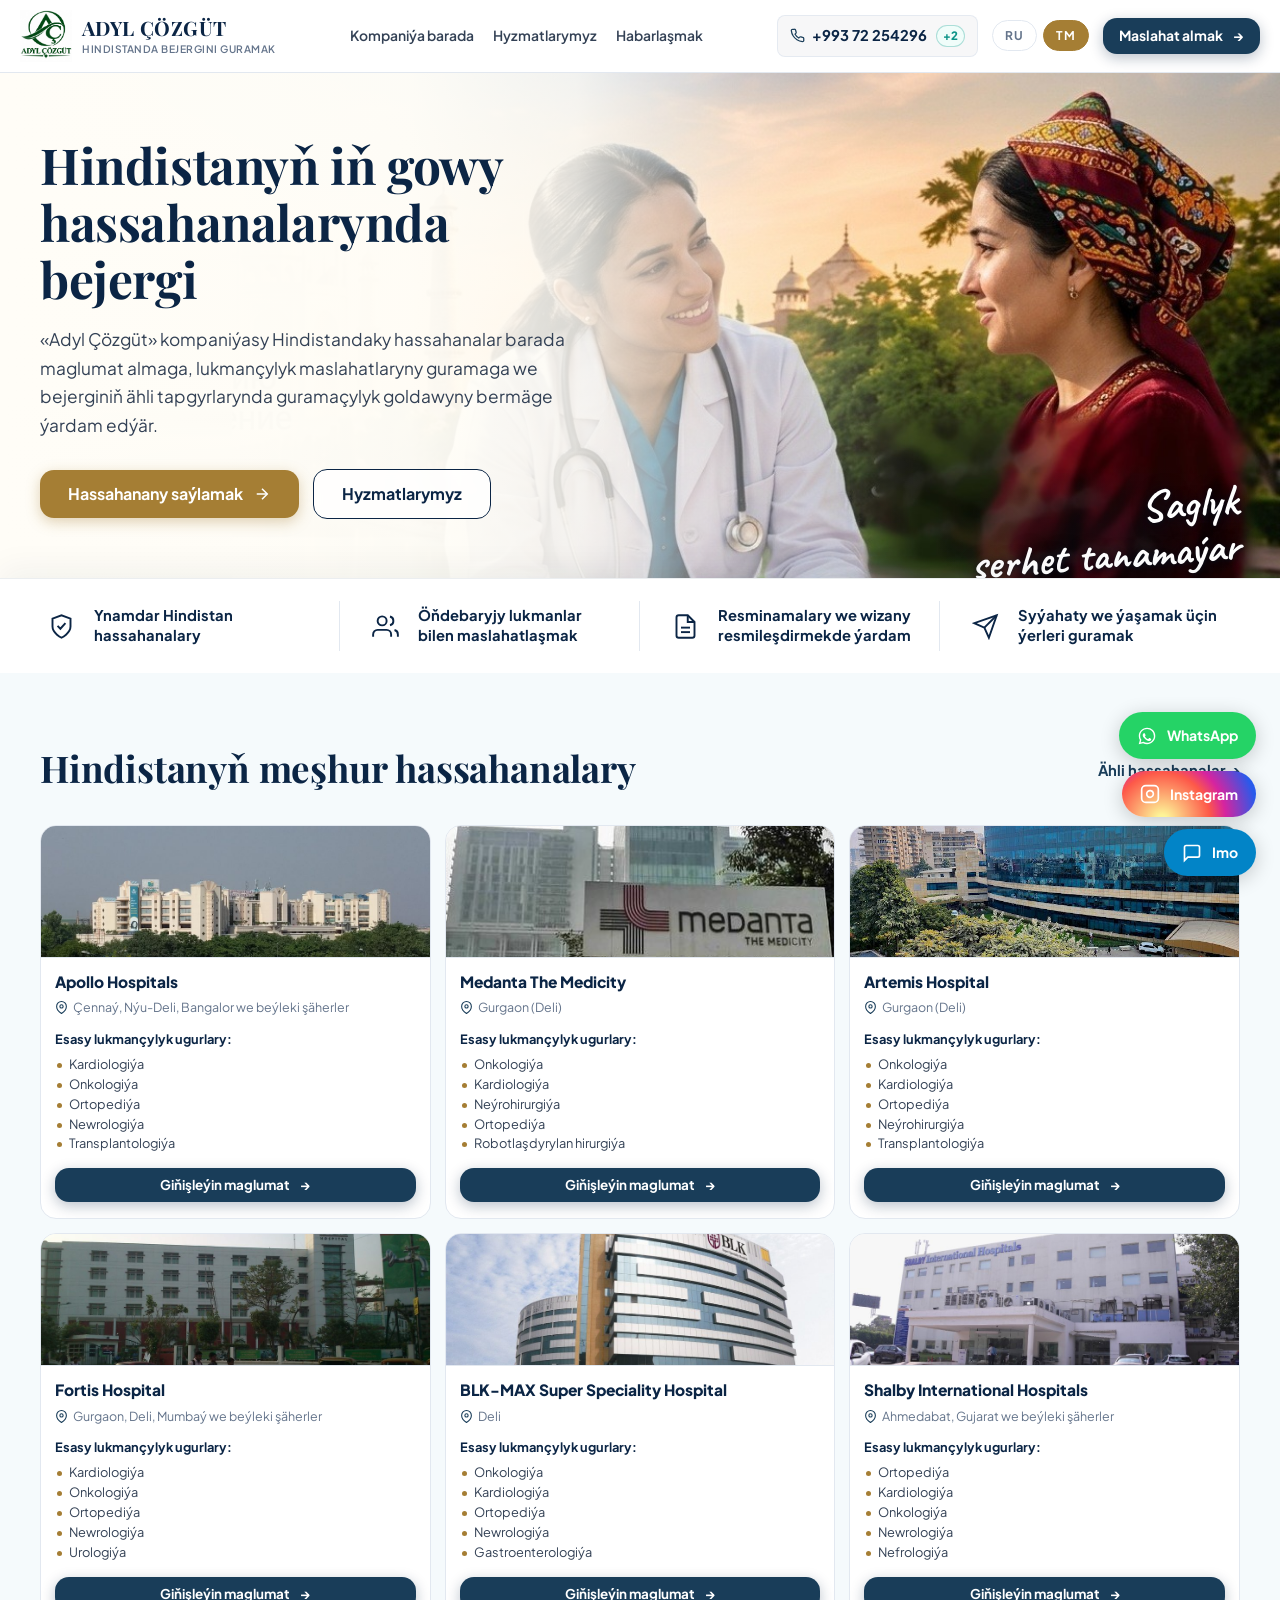
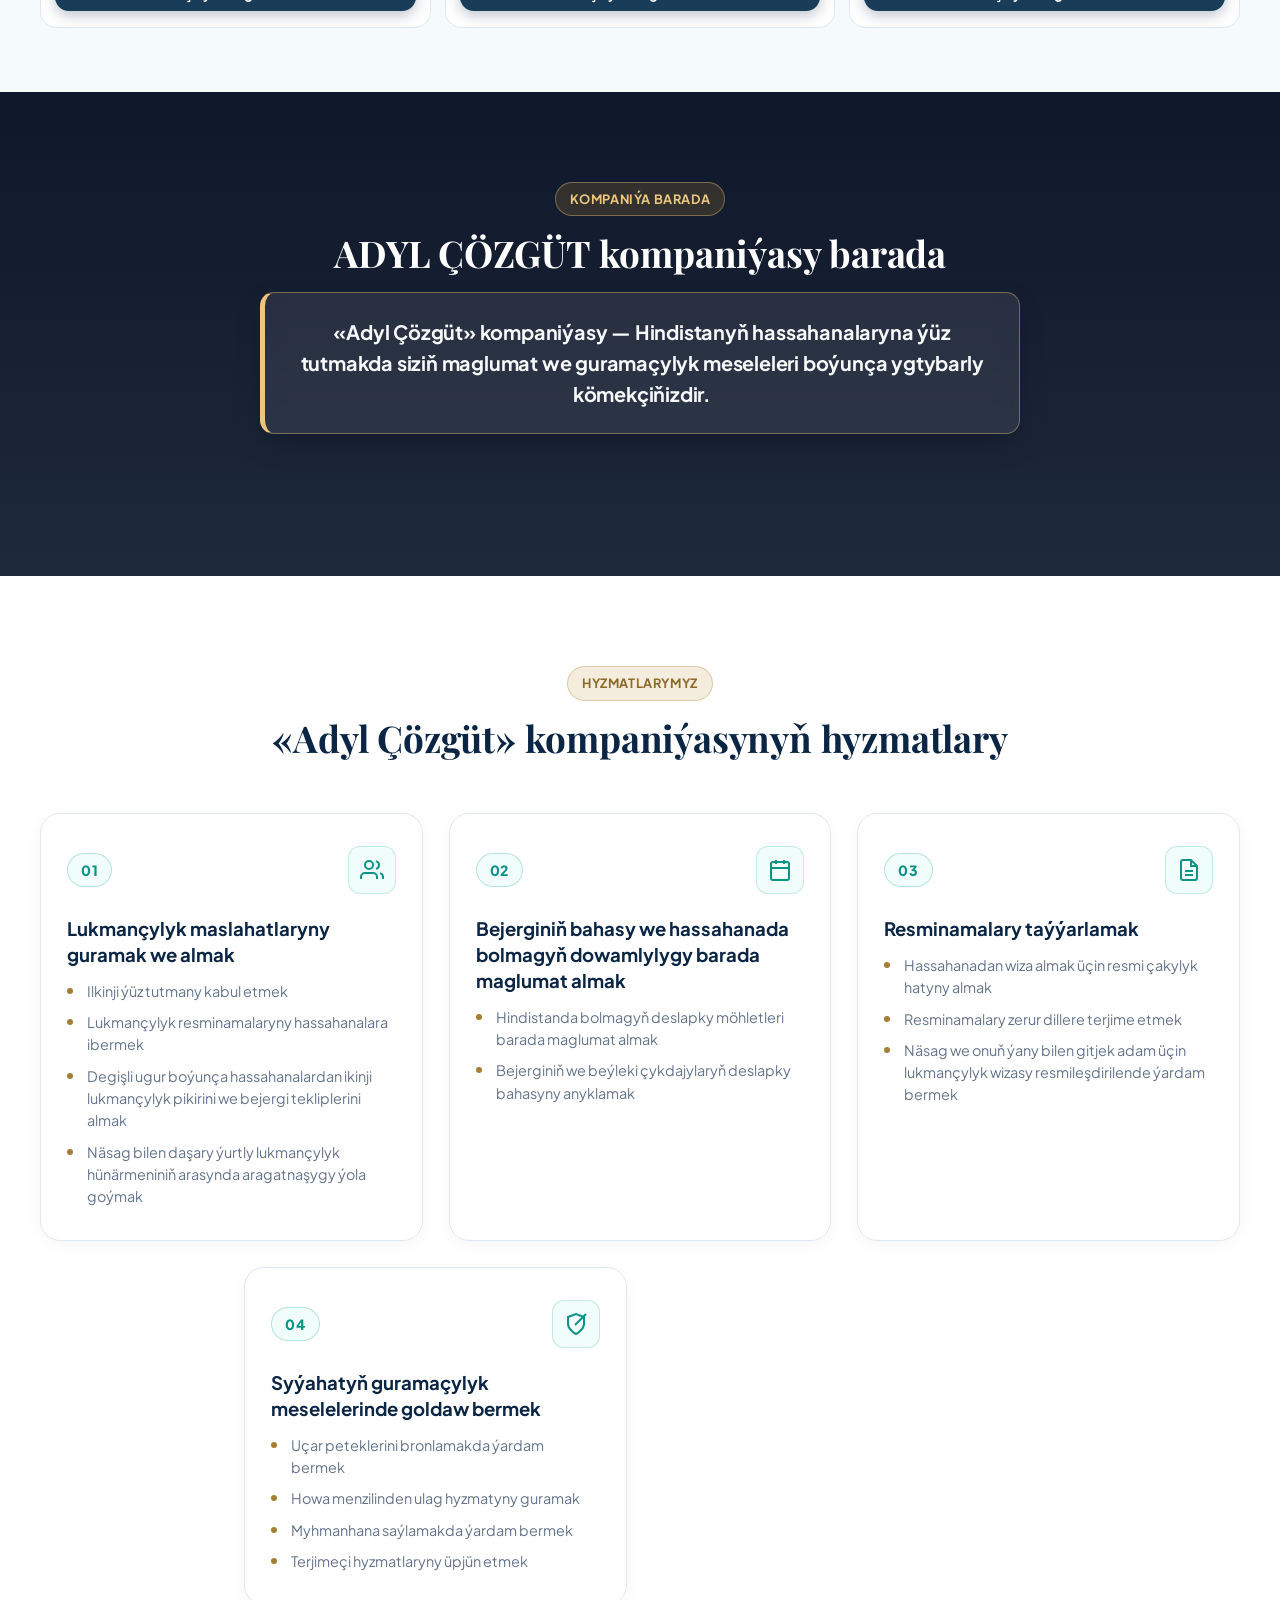
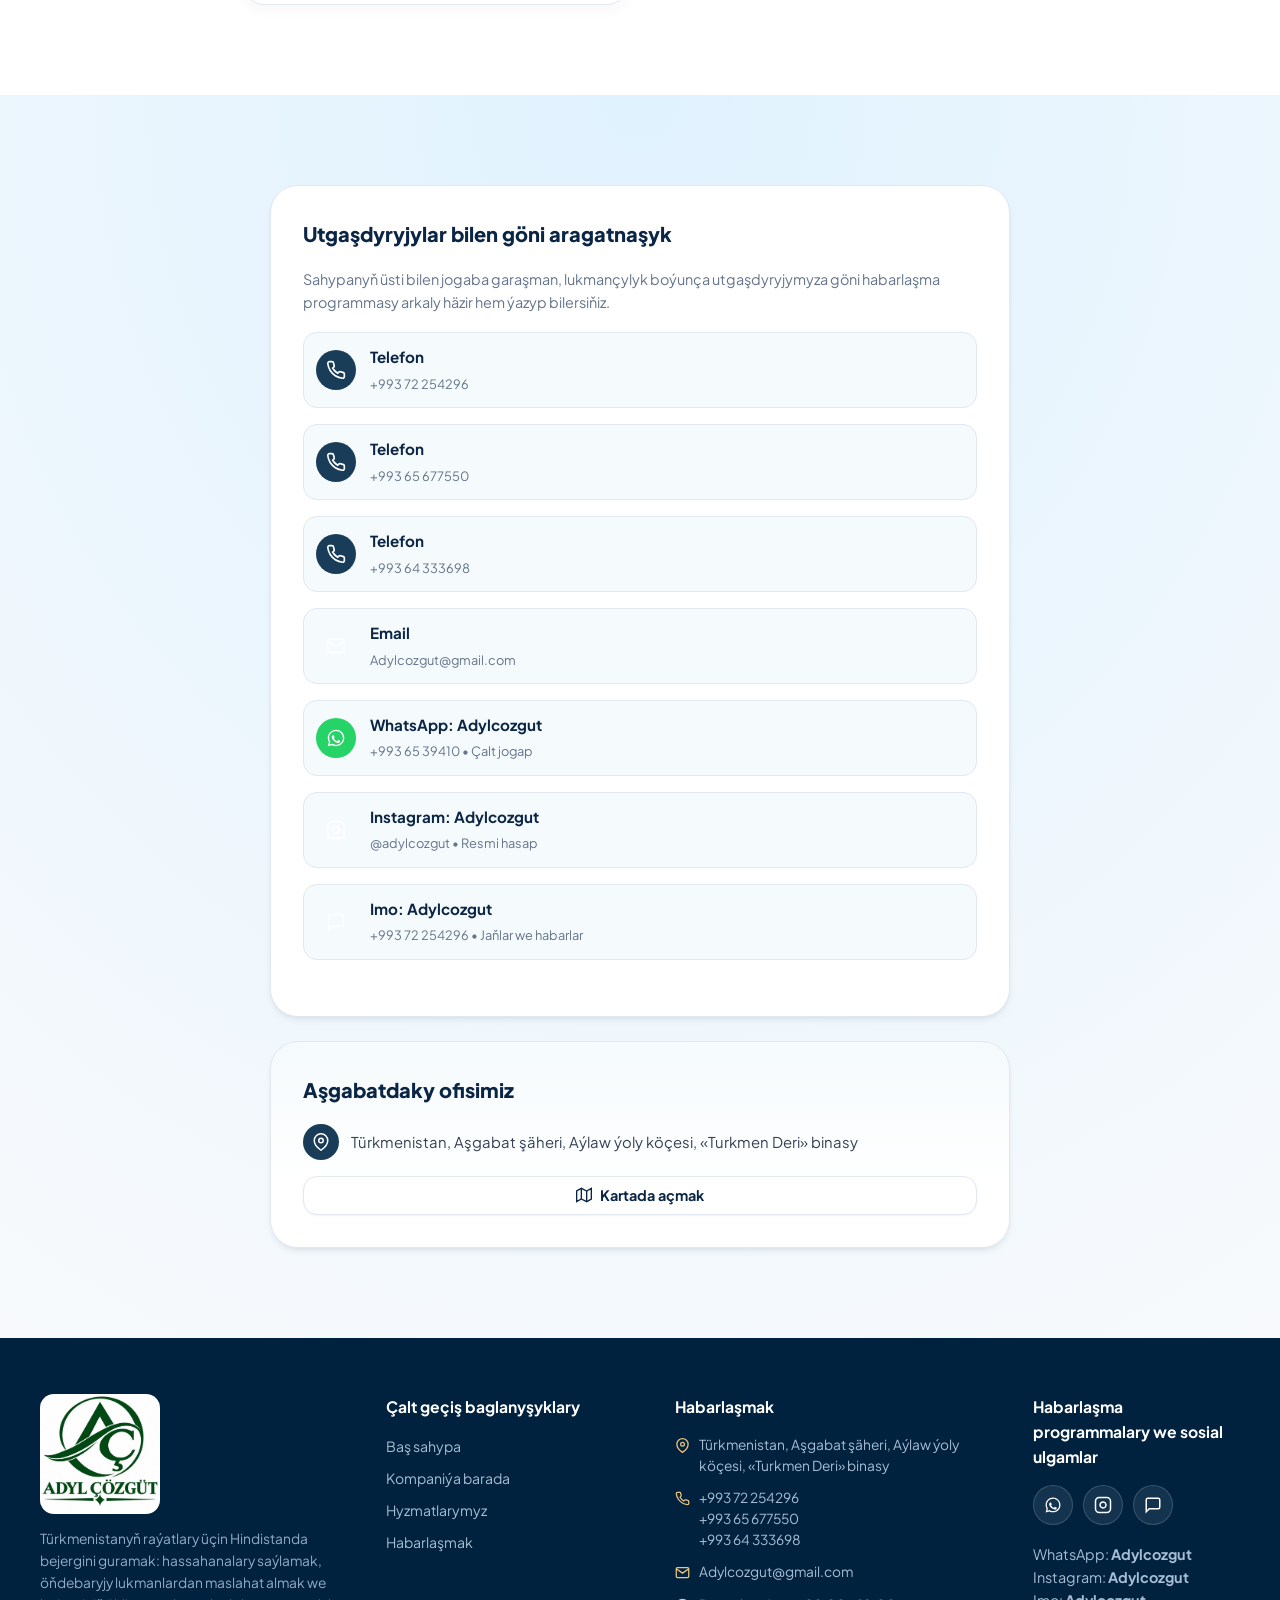
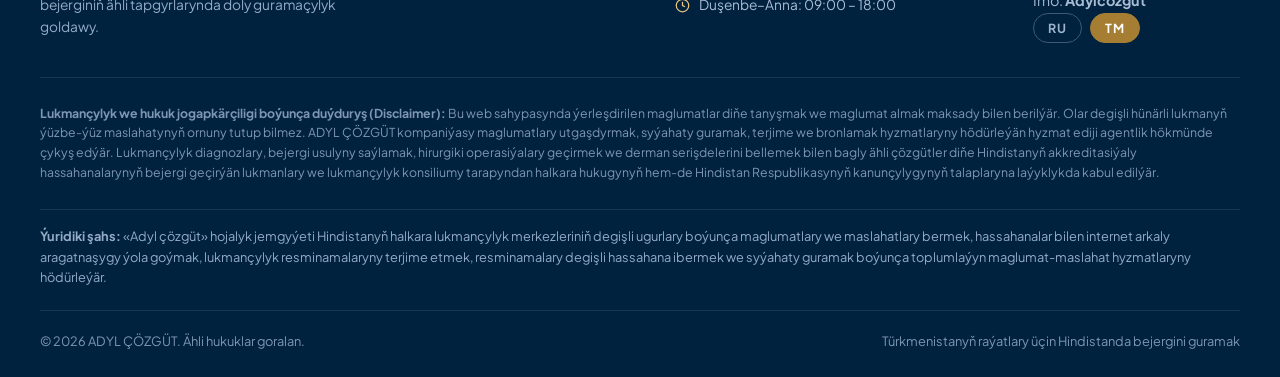
==== commit 75804847: "Add files via upload" ====
--- a/tm.html
+++ b/tm.html
@@ -52,11 +52,11 @@
             </a>
             <a href="tel:+99365677550" class="mobile-phone-btn">
               <span class="mobile-phone-num">+993 65 677550</span>
-              <span class="mobile-phone-badge">WhatsApp</span>
+              <span class="mobile-phone-badge">SMS we jaňlar</span>
             </a>
             <a href="tel:+99364333698" class="mobile-phone-btn">
               <span class="mobile-phone-num">+993 64 333698</span>
-              <span class="mobile-phone-badge">2-nji telefon belgisi</span>
+              <span class="mobile-phone-badge">Mary</span>
             </a>
           </div>
           <a href="mailto:Adylcozgut@gmail.com" class="mobile-email-link">
@@ -64,7 +64,7 @@
             Adylcozgut@gmail.com
           </a>
           <div class="mobile-messengers-row">
-            <a href="https://wa.me/99365677550?text=%D0%97%D0%B4%D1%80%D0%B0%D0%B2%D1%81%D1%82%D0%B2%D1%83%D0%B9%D1%82%D0%B5!%20%D0%AF%20%D0%B8%D0%B7%20%D0%A2%D1%83%D1%80%D0%BA%D0%BC%D0%B5%D0%BD%D0%B8%D1%81%D1%82%D0%B0%D0%BD%D0%B0%2C%20%D1%85%D0%BE%D1%87%D1%83%20%D1%83%D0%B7%D0%BD%D0%B0%D1%82%D1%8C%20%D0%BE%20%D0%BB%D0%B5%D1%87%D0%B5%D0%BD%D0%B8%D0%B8%20%D0%B2%20%D0%98%D0%BD%D0%B4%D0%B8%D0%B8." target="_blank" rel="noopener noreferrer" class="mobile-msg-chip wa">
+            <a href="https://wa.me/99365639410?text=%D0%97%D0%B4%D1%80%D0%B0%D0%B2%D1%81%D1%82%D0%B2%D1%83%D0%B9%D1%82%D0%B5!%20%D0%AF%20%D0%B8%D0%B7%20%D0%A2%D1%83%D1%80%D0%BA%D0%BC%D0%B5%D0%BD%D0%B8%D1%81%D1%82%D0%B0%D0%BD%D0%B0%2C%20%D1%85%D0%BE%D1%87%D1%83%20%D1%83%D0%B7%D0%BD%D0%B0%D1%82%D1%8C%20%D0%BE%20%D0%BB%D0%B5%D1%87%D0%B5%D0%BD%D0%B8%D0%B8%20%D0%B2%20%D0%98%D0%BD%D0%B4%D0%B8%D0%B8." target="_blank" rel="noopener noreferrer" class="mobile-msg-chip wa">
               WhatsApp
             </a>
             <a href="https://www.instagram.com/adylcozgut/" target="_blank" rel="noopener noreferrer" class="mobile-msg-chip ig">
@@ -92,11 +92,11 @@
             </a>
             <a href="tel:+99365677550" class="dropdown-item">
               <span class="dropdown-item-phone">+993 65 677550</span>
-              <span class="dropdown-badge">WhatsApp</span>
+              <span class="dropdown-badge">SMS we jaňlar</span>
             </a>
             <a href="tel:+99364333698" class="dropdown-item">
               <span class="dropdown-item-phone">+993 64 333698</span>
-              <span class="dropdown-badge">2-nji telefon belgisi</span>
+              <span class="dropdown-badge">Mary</span>
             </a>
             <div class="dropdown-divider"></div>
             <a href="mailto:Adylcozgut@gmail.com" class="dropdown-email-link">
@@ -104,7 +104,7 @@
               Adylcozgut@gmail.com
             </a>
             <div class="dropdown-messengers">
-              <a href="https://wa.me/99365677550?text=%D0%97%D0%B4%D1%80%D0%B0%D0%B2%D1%81%D1%82%D0%B2%D1%83%D0%B9%D1%82%D0%B5!%20%D0%AF%20%D0%B8%D0%B7%20%D0%A2%D1%83%D1%80%D0%BA%D0%BC%D0%B5%D0%BD%D0%B8%D1%81%D1%82%D0%B0%D0%BD%D0%B0%2C%20%D1%85%D0%BE%D1%87%D1%83%20%D1%83%D0%B7%D0%BD%D0%B0%D1%82%D1%8C%20%D0%BE%20%D0%BB%D0%B5%D1%87%D0%B5%D0%BD%D0%B8%D0%B8%20%D0%B2%20%D0%98%D0%BD%D0%B4%D0%B8%D0%B8." target="_blank" rel="noopener noreferrer" title="WhatsApp: Adylcozgut">WhatsApp</a>
+              <a href="https://wa.me/99365639410?text=%D0%97%D0%B4%D1%80%D0%B0%D0%B2%D1%81%D1%82%D0%B2%D1%83%D0%B9%D1%82%D0%B5!%20%D0%AF%20%D0%B8%D0%B7%20%D0%A2%D1%83%D1%80%D0%BA%D0%BC%D0%B5%D0%BD%D0%B8%D1%81%D1%82%D0%B0%D0%BD%D0%B0%2C%20%D1%85%D0%BE%D1%87%D1%83%20%D1%83%D0%B7%D0%BD%D0%B0%D1%82%D1%8C%20%D0%BE%20%D0%BB%D0%B5%D1%87%D0%B5%D0%BD%D0%B8%D0%B8%20%D0%B2%20%D0%98%D0%BD%D0%B4%D0%B8%D0%B8." target="_blank" rel="noopener noreferrer" title="WhatsApp: Adylcozgut">WhatsApp</a>
               <a href="https://www.instagram.com/adylcozgut/" target="_blank" rel="noopener noreferrer" title="Instagram: Adylcozgut">Instagram</a>
               <a href="tel:+99372254296" title="Imo: Adylcozgut">Imo</a>
             </div>
@@ -488,13 +488,13 @@
               </div>
             </a>
 
-            <a href="https://wa.me/99365677550?text=%D0%97%D0%B4%D1%80%D0%B0%D0%B2%D1%81%D1%82%D0%B2%D1%83%D0%B9%D1%82%D0%B5!%20%D0%9C%D0%B5%D0%BD%D1%8F%20%D0%B8%D0%BD%D1%82%D0%B5%D1%80%D0%B5%D1%81%D1%83%D0%B5%D1%82%20%D0%BB%D0%B5%D1%87%D0%B5%D0%BD%D0%B8%D0%B5%20%D0%B2%20%D0%98%D0%BD%D0%B4%D0%B8%D0%B8." target="_blank" rel="noopener noreferrer" class="channel-item">
+            <a href="https://wa.me/99365639410?text=%D0%97%D0%B4%D1%80%D0%B0%D0%B2%D1%81%D1%82%D0%B2%D1%83%D0%B9%D1%82%D0%B5!%20%D0%9C%D0%B5%D0%BD%D1%8F%20%D0%B8%D0%BD%D1%82%D0%B5%D1%80%D0%B5%D1%81%D1%83%D0%B5%D1%82%20%D0%BB%D0%B5%D1%87%D0%B5%D0%BD%D0%B8%D0%B5%20%D0%B2%20%D0%98%D0%BD%D0%B4%D0%B8%D0%B8." target="_blank" rel="noopener noreferrer" class="channel-item">
               <div class="channel-icon wa">
                 <svg viewBox="0 0 24 24" fill="currentColor"><path d="M12.04 2c-5.46 0-9.91 4.45-9.91 9.91 0 1.75.46 3.45 1.32 4.95L2.05 22l5.25-1.38c1.45.79 3.08 1.21 4.74 1.21 5.46 0 9.91-4.45 9.91-9.91 0-2.65-1.03-5.14-2.9-7.01A9.816 9.816 0 0 0 12.04 2m.01 1.67c2.2 0 4.26.86 5.82 2.42a8.225 8.225 0 0 1 2.41 5.83c0 4.54-3.7 8.24-8.24 8.24-1.48 0-2.93-.4-4.2-1.15l-.3-.18-3.12.82.83-3.04-.2-.31a8.196 8.196 0 0 1-1.26-4.38c0-4.54 3.7-8.24 8.24-8.24m4.52 11.66c-.25-.13-1.47-.72-1.7-.81-.23-.08-.39-.13-.56.13-.17.25-.64.81-.79.97-.14.17-.29.19-.54.06-.25-.13-1.06-.39-2.03-1.25-.75-.67-1.26-1.5-1.41-1.75-.15-.25-.02-.39.11-.51.11-.11.25-.29.37-.44.13-.15.17-.25.25-.42.08-.17.04-.31-.02-.44s-.56-1.35-.77-1.85c-.2-.48-.41-.42-.56-.43h-.48c-.17 0-.44.06-.67.31-.23.25-.88.86-.88 2.1s.9 2.44 1.02 2.6c.13.17 1.77 2.7 4.28 3.79.6.26 1.07.41 1.43.53.6.19 1.15.16 1.58.1.48-.07 1.47-.6 1.68-1.18.21-.58.21-1.07.15-1.18-.06-.1-.23-.17-.48-.29z"/></svg>
               </div>
               <div class="channel-info">
                 <strong>WhatsApp: Adylcozgut</strong>
-                <span>+993 65 677550 • Çalt jogap</span>
+                <span>+993 65 39410 • Çalt jogap</span>
               </div>
             </a>
 
@@ -593,7 +593,7 @@
         <div class="footer-col">
           <h4 class="footer-title">Habarlaşma programmalary we sosial ulgamlar</h4>
           <div class="footer-social">
-            <a href="https://wa.me/99365677550?text=%D0%97%D0%B4%D1%80%D0%B0%D0%B2%D1%81%D1%82%D0%B2%D1%83%D0%B9%D1%82%D0%B5!%20%D0%9C%D0%B5%D0%BD%D1%8F%20%D0%B8%D0%BD%D1%82%D0%B5%D1%80%D0%B5%D1%81%D1%83%D0%B5%D1%82%20%D0%BB%D0%B5%D1%87%D0%B5%D0%BD%D0%B8%D0%B5%20%D0%B2%20%D0%98%D0%BD%D0%B4%D0%B8%D0%B8." target="_blank" rel="noopener noreferrer" aria-label="WhatsApp: Adylcozgut" title="WhatsApp: Adylcozgut">
+            <a href="https://wa.me/99365639410?text=%D0%97%D0%B4%D1%80%D0%B0%D0%B2%D1%81%D1%82%D0%B2%D1%83%D0%B9%D1%82%D0%B5!%20%D0%9C%D0%B5%D0%BD%D1%8F%20%D0%B8%D0%BD%D1%82%D0%B5%D1%80%D0%B5%D1%81%D1%83%D0%B5%D1%82%20%D0%BB%D0%B5%D1%87%D0%B5%D0%BD%D0%B8%D0%B5%20%D0%B2%20%D0%98%D0%BD%D0%B4%D0%B8%D0%B8." target="_blank" rel="noopener noreferrer" aria-label="WhatsApp: Adylcozgut" title="WhatsApp: Adylcozgut">
               <svg viewBox="0 0 24 24" fill="currentColor" aria-hidden="true"><path d="M12.04 2c-5.46 0-9.91 4.45-9.91 9.91 0 1.75.46 3.45 1.32 4.95L2.05 22l5.25-1.38c1.45.79 3.08 1.21 4.74 1.21 5.46 0 9.91-4.45 9.91-9.91 0-2.65-1.03-5.14-2.9-7.01A9.816 9.816 0 0 0 12.04 2m.01 1.67c2.2 0 4.26.86 5.82 2.42a8.225 8.225 0 0 1 2.41 5.83c0 4.54-3.7 8.24-8.24 8.24-1.48 0-2.93-.4-4.2-1.15l-.3-.18-3.12.82.83-3.04-.2-.31a8.196 8.196 0 0 1-1.26-4.38c0-4.54 3.7-8.24 8.24-8.24m4.52 11.66c-.25-.13-1.47-.72-1.7-.81-.23-.08-.39-.13-.56.13-.17.25-.64.81-.79.97-.14.17-.29.19-.54.06-.25-.13-1.06-.39-2.03-1.25-.75-.67-1.26-1.5-1.41-1.75-.15-.25-.02-.39.11-.51.11-.11.25-.29.37-.44.13-.15.17-.25.25-.42.08-.17.04-.31-.02-.44s-.56-1.35-.77-1.85c-.2-.48-.41-.42-.56-.43h-.48c-.17 0-.44.06-.67.31-.23.25-.88.86-.88 2.1s.9 2.44 1.02 2.6c.13.17 1.77 2.7 4.28 3.79.6.26 1.07.41 1.43.53.6.19 1.15.16 1.58.1.48-.07 1.47-.6 1.68-1.18.21-.58.21-1.07.15-1.18-.06-.1-.23-.17-.48-.29z"/></svg>
             </a>
             <a href="https://www.instagram.com/adylcozgut/" target="_blank" rel="noopener noreferrer" aria-label="Instagram: Adylcozgut" title="Instagram: Adylcozgut">
@@ -639,7 +639,7 @@
 
   <!-- Floating Speed Dial & Back to Top -->
   <aside class="floating-actions" aria-label="Çalt habarlaşmak">
-    <a href="https://wa.me/99365677550?text=%D0%97%D0%B4%D1%80%D0%B0%D0%B2%D1%81%D1%82%D0%B2%D1%83%D0%B9%D1%82%D0%B5!%20%D0%AF%20%D0%B8%D0%B7%20%D0%A2%D1%83%D1%80%D0%BA%D0%BC%D0%B5%D0%BD%D0%B8%D1%81%D1%82%D0%B0%D0%BD%D0%B0%2C%20%D1%85%D0%BE%D1%87%D1%83%20%D1%83%D0%B7%D0%BD%D0%B0%D1%82%D1%8C%20%D0%BE%20%D0%BB%D0%B5%D1%87%D0%B5%D0%BD%D0%B8%D0%B8%20%D0%B2%20%D0%98%D0%BD%D0%B4%D0%B8%D0%B8." target="_blank" rel="noopener noreferrer" class="float-btn whatsapp" title="WhatsApp: Adylcozgut">
+    <a href="https://wa.me/99365639410?text=%D0%97%D0%B4%D1%80%D0%B0%D0%B2%D1%81%D1%82%D0%B2%D1%83%D0%B9%D1%82%D0%B5!%20%D0%AF%20%D0%B8%D0%B7%20%D0%A2%D1%83%D1%80%D0%BA%D0%BC%D0%B5%D0%BD%D0%B8%D1%81%D1%82%D0%B0%D0%BD%D0%B0%2C%20%D1%85%D0%BE%D1%87%D1%83%20%D1%83%D0%B7%D0%BD%D0%B0%D1%82%D1%8C%20%D0%BE%20%D0%BB%D0%B5%D1%87%D0%B5%D0%BD%D0%B8%D0%B8%20%D0%B2%20%D0%98%D0%BD%D0%B4%D0%B8%D0%B8." target="_blank" rel="noopener noreferrer" class="float-btn whatsapp" title="WhatsApp: Adylcozgut">
       <svg viewBox="0 0 24 24" fill="currentColor"><path d="M12.04 2c-5.46 0-9.91 4.45-9.91 9.91 0 1.75.46 3.45 1.32 4.95L2.05 22l5.25-1.38c1.45.79 3.08 1.21 4.74 1.21 5.46 0 9.91-4.45 9.91-9.91 0-2.65-1.03-5.14-2.9-7.01A9.816 9.816 0 0 0 12.04 2m.01 1.67c2.2 0 4.26.86 5.82 2.42a8.225 8.225 0 0 1 2.41 5.83c0 4.54-3.7 8.24-8.24 8.24-1.48 0-2.93-.4-4.2-1.15l-.3-.18-3.12.82.83-3.04-.2-.31a8.196 8.196 0 0 1-1.26-4.38c0-4.54 3.7-8.24 8.24-8.24m4.52 11.66c-.25-.13-1.47-.72-1.7-.81-.23-.08-.39-.13-.56.13-.17.25-.64.81-.79.97-.14.17-.29.19-.54.06-.25-.13-1.06-.39-2.03-1.25-.75-.67-1.26-1.5-1.41-1.75-.15-.25-.02-.39.11-.51.11-.11.25-.29.37-.44.13-.15.17-.25.25-.42.08-.17.04-.31-.02-.44s-.56-1.35-.77-1.85c-.2-.48-.41-.42-.56-.43h-.48c-.17 0-.44.06-.67.31-.23.25-.88.86-.88 2.1s.9 2.44 1.02 2.6c.13.17 1.77 2.7 4.28 3.79.6.26 1.07.41 1.43.53.6.19 1.15.16 1.58.1.48-.07 1.47-.6 1.68-1.18.21-.58.21-1.07.15-1.18-.06-.1-.23-.17-.48-.29z"/></svg>
       <span>WhatsApp</span>
     </a>
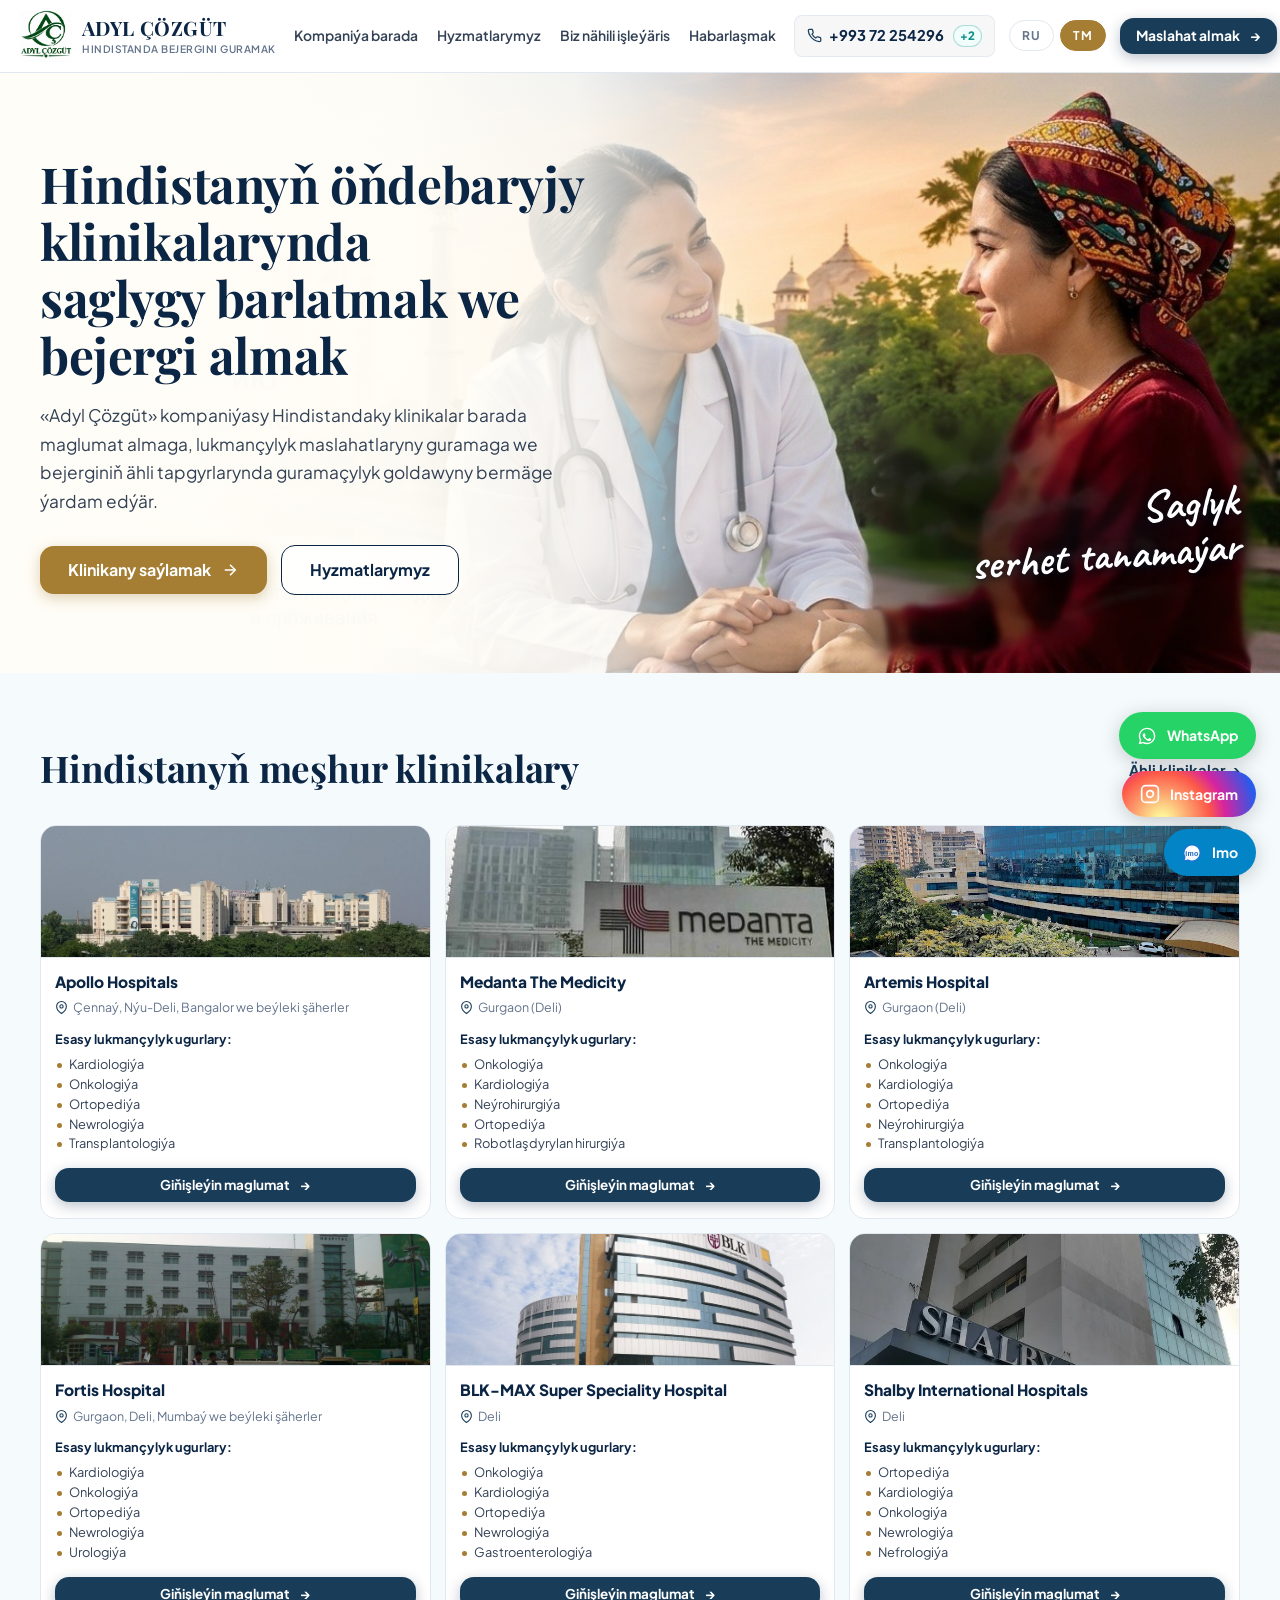
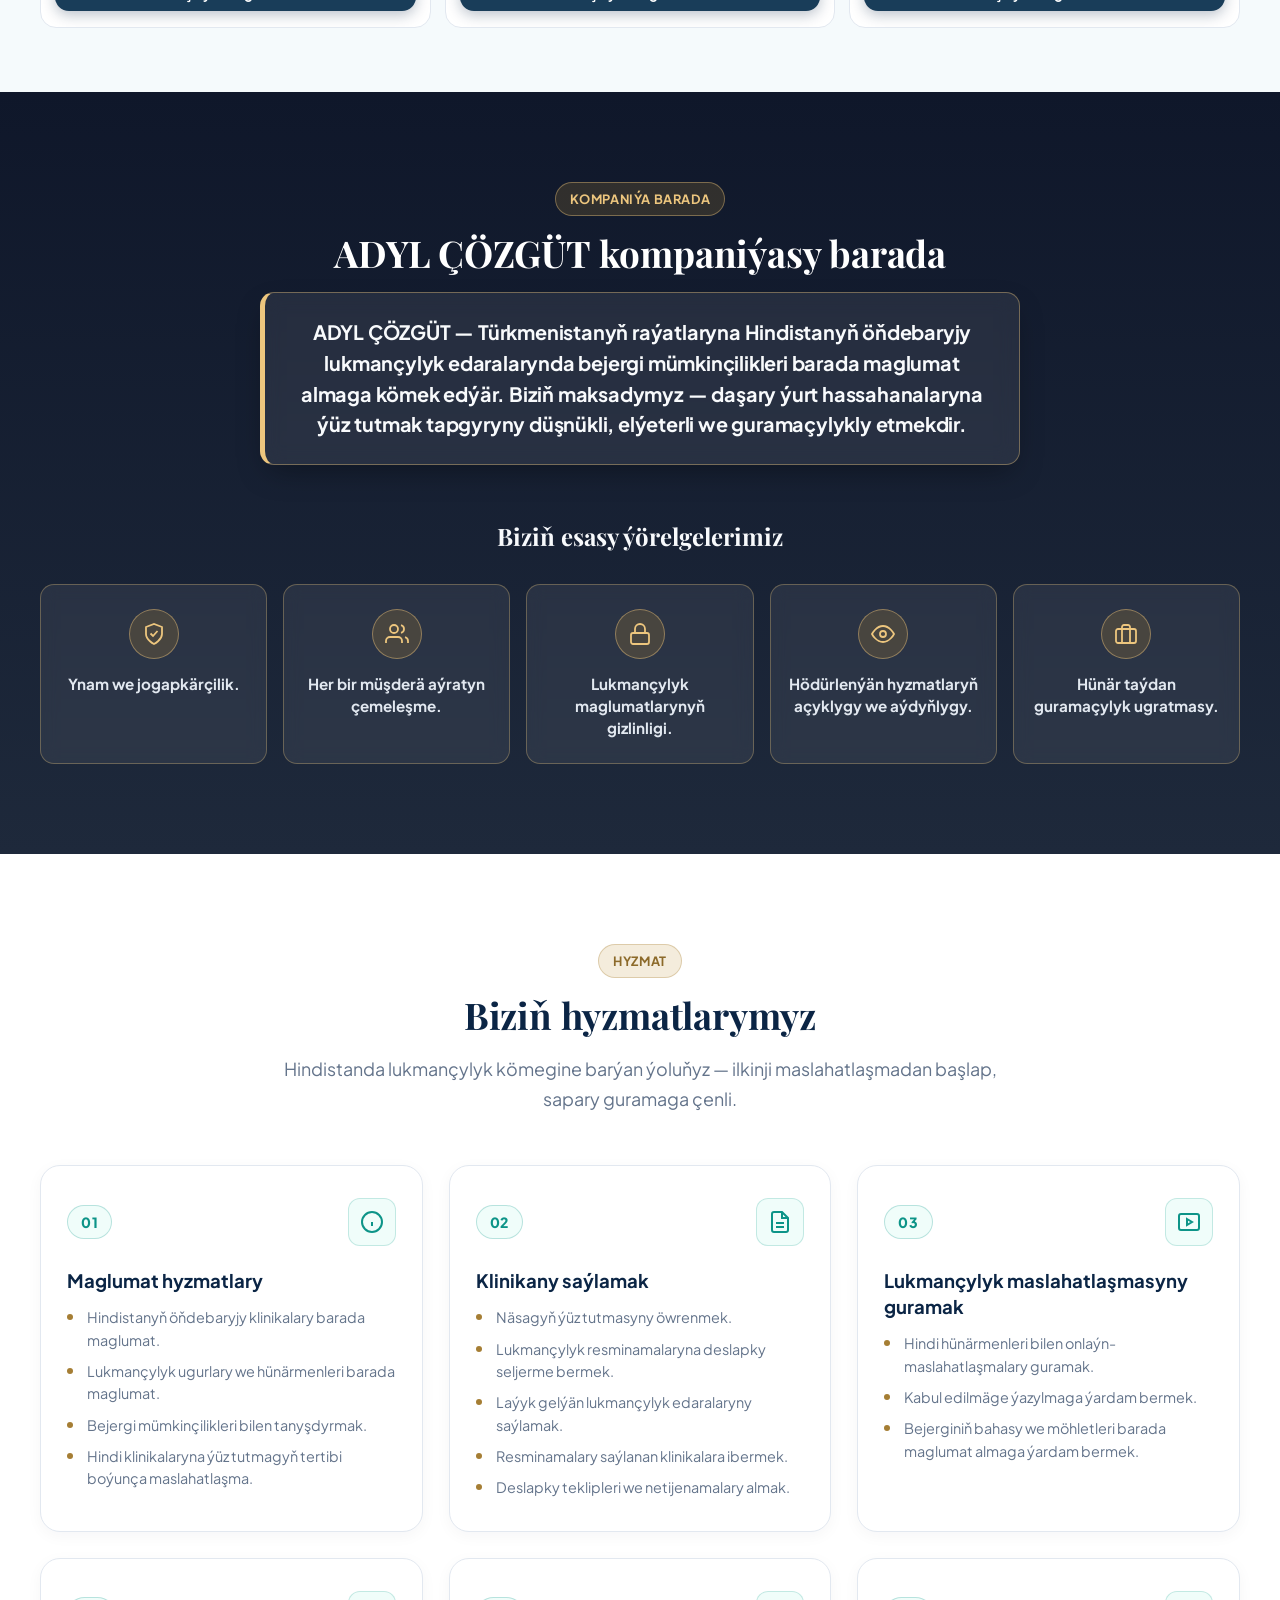
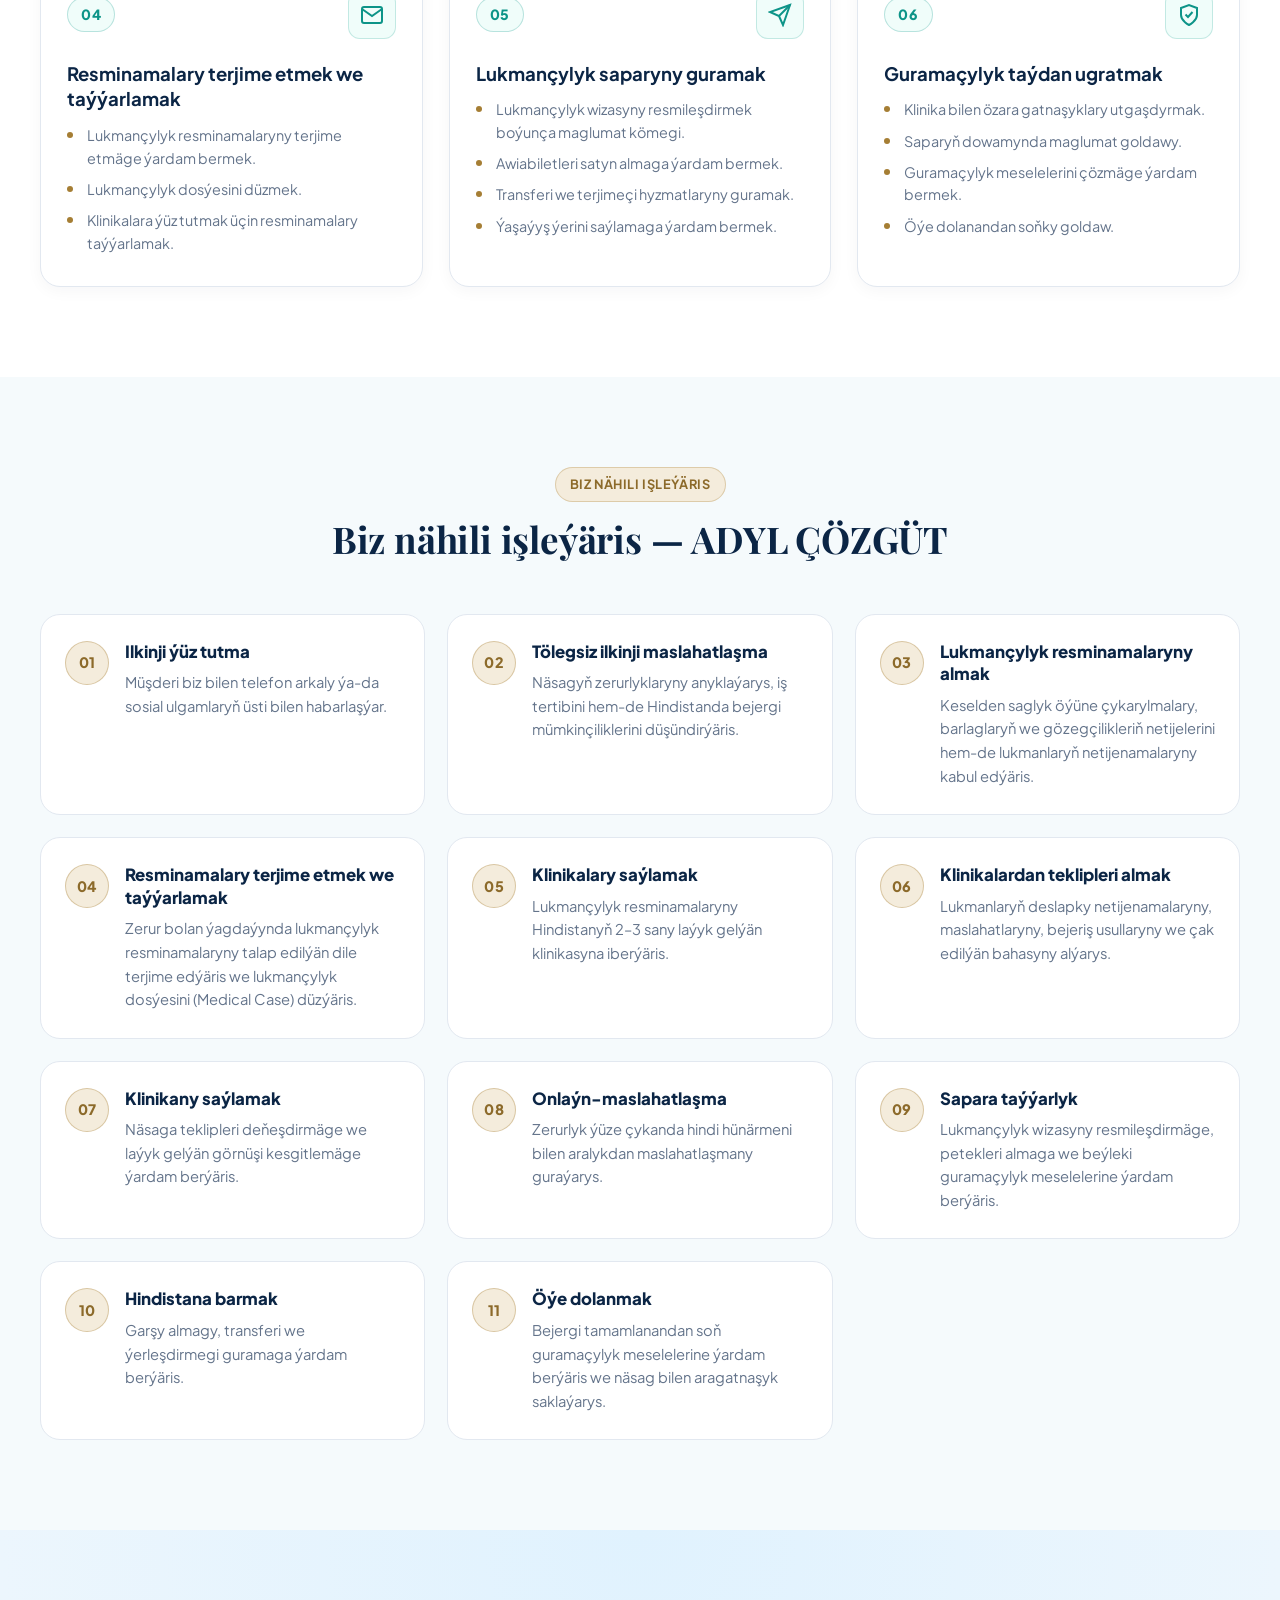
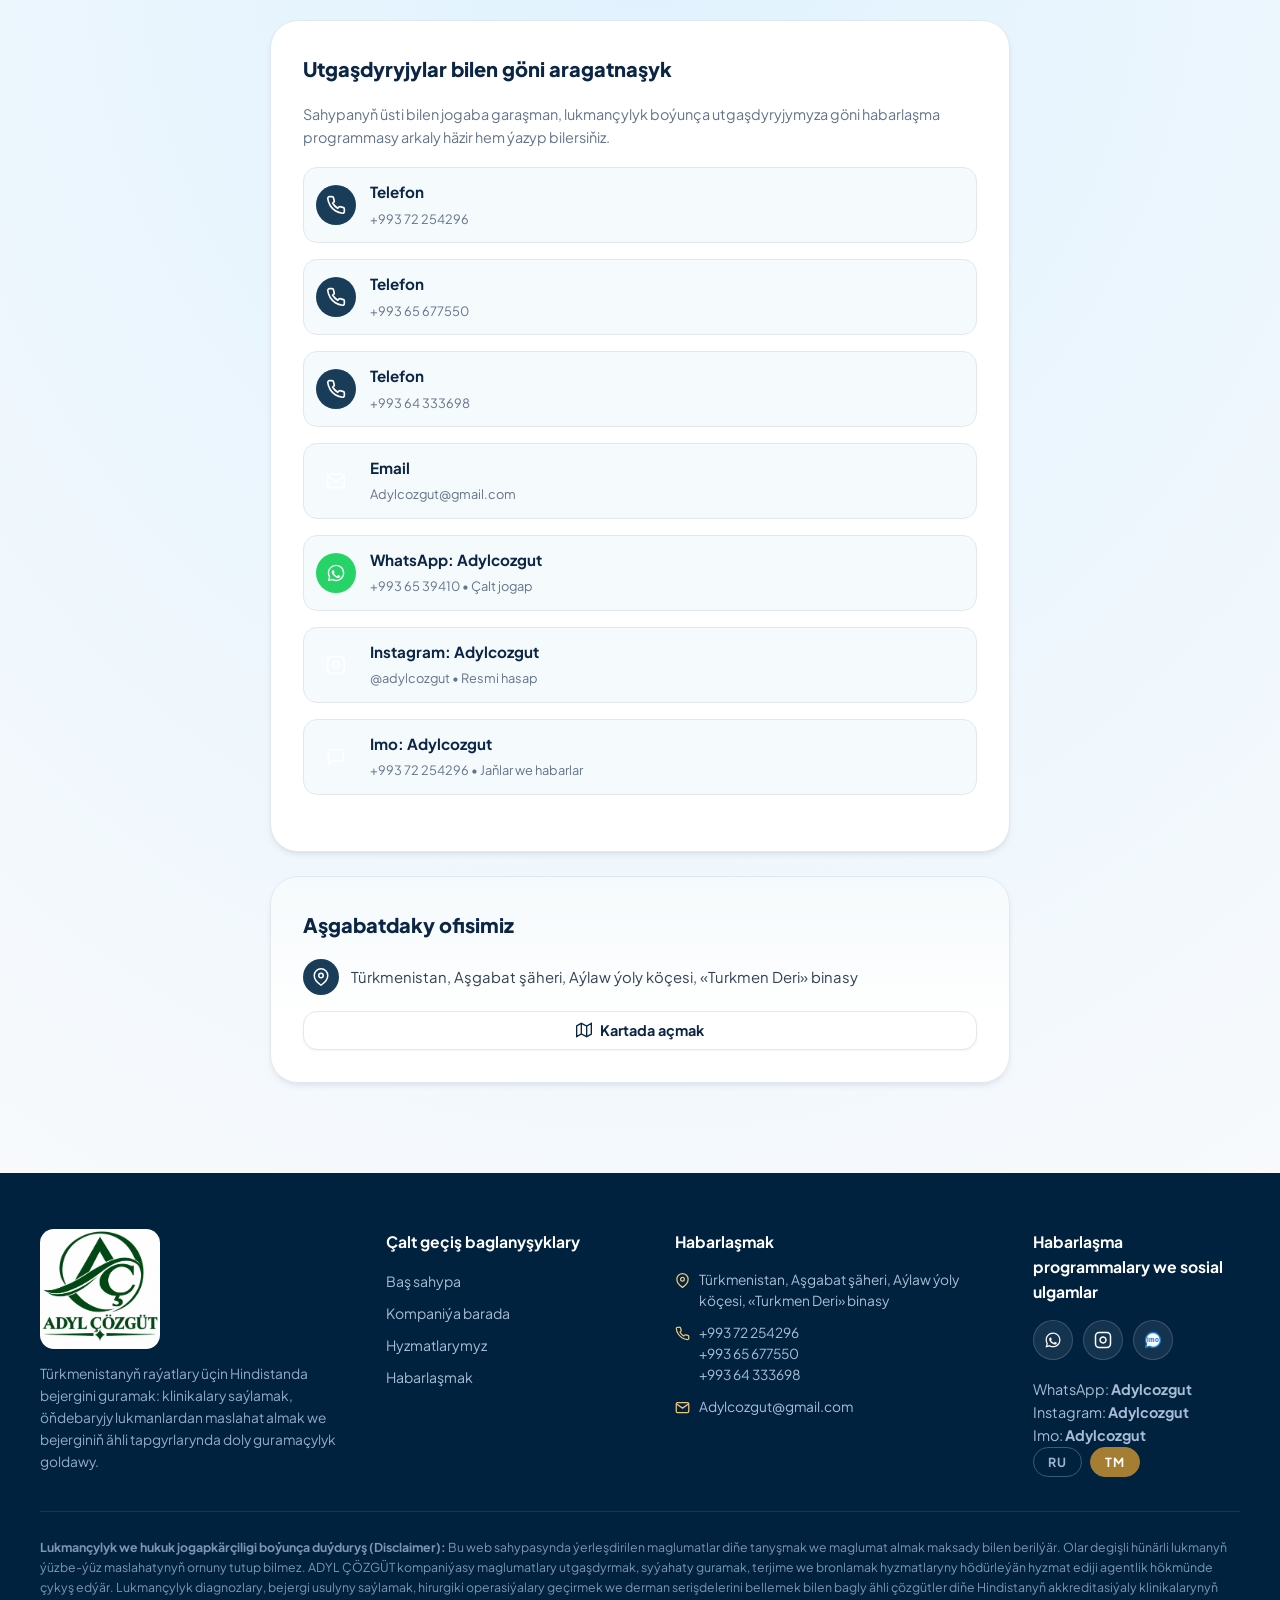
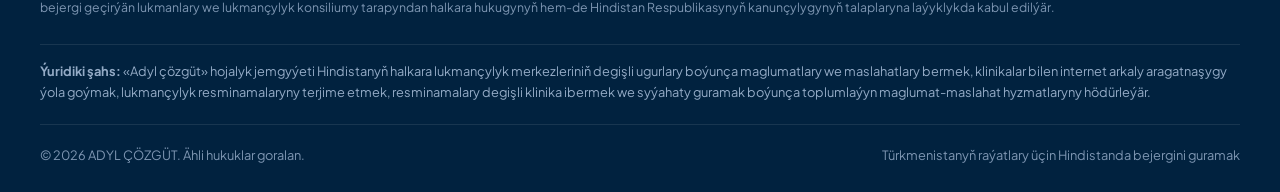
==== commit db204b84: "Add files via upload" ====
--- a/tm.html
+++ b/tm.html
@@ -4,14 +4,14 @@
   <meta charset="UTF-8">
   <meta name="viewport" content="width=device-width, initial-scale=1.0">
   <title>ADYL ÇÖZGÜT — Türkmenistanyň raýatlary üçin Hindistanda bejergini guramak</title>
-  <meta name="description" content="Türkmenistanyň raýatlary üçin Hindistanyň öňdebaryjy hassahanalarynda çylşyrymly keselleri bejermek, organlary transplantasiýa etmek, onkologiýa we ýürek hirurgiýasy boýunça hyzmatlary guramak. Doly hyzmatlar toplumy: wiza resminamalaryny taýýarlamak, uçar peteklerini almak, terjimeçi, ýaşaýyş jaýy we bejerginiň ähli tapgyrlarynda guramaçylyk goldawy.">
-  <meta name="keywords" content="Türkmenistandan Hindistanda bejergi almak, Hindistanda organ transplantasiýasy, Hindistanda onkologiýa, bagyr we böwrek transplantasiýasy, Medanta Apollo Fortis hassahanalary, Aşgabatdan Hindistana lukmançylyk kömegi">
+  <meta name="description" content="Türkmenistanyň raýatlary üçin Hindistanyň öňdebaryjy klinikalarynda çylşyrymly keselleri bejermek, organlary transplantasiýa etmek, onkologiýa we ýürek hirurgiýasy boýunça hyzmatlary guramak. Doly hyzmatlar toplumy: wiza resminamalaryny taýýarlamak, uçar peteklerini almak, terjimeçi, ýaşaýyş jaýy we bejerginiň ähli tapgyrlarynda guramaçylyk goldawy.">
+  <meta name="keywords" content="Türkmenistandan Hindistanda bejergi almak, Hindistanda organ transplantasiýasy, Hindistanda onkologiýa, bagyr we böwrek transplantasiýasy, Medanta Apollo Fortis klinikalary, Aşgabatdan Hindistana lukmançylyk kömegi">
   
   <!-- Open Graph / Facebook / WhatsApp -->
   <meta property="og:type" content="website">
   <meta property="og:url" content="https://soltan.github.io/indaya/">
   <meta property="og:title" content="ADYL ÇÖZGÜT — Türkmenistandan Hindistanda bejergi we hirurgiki operasiýalar">
-  <meta property="og:description" content="Hindistanyň öňdebaryjy hassahanalarynyň (JCI akkreditasiýaly) resmi wekili. Organ transplantasiýasy, onkologiýa we ýürek hirurgiýasy. Rus we türkmen dillerinde ähli tapgyrlarda doly guramaçylyk goldawy.">
+  <meta property="og:description" content="Hindistanyň öňdebaryjy klinikalarynyň (JCI akkreditasiýaly) resmi wekili. Organ transplantasiýasy, onkologiýa we ýürek hirurgiýasy. Rus we türkmen dillerinde ähli tapgyrlarda doly guramaçylyk goldawy.">
   <meta property="og:image" content="assets/logo.png">
 
   <!-- Favicon -->
@@ -41,6 +41,7 @@
       <nav class="nav-menu" id="navMenu">
         <a href="#about" class="nav-link">Kompaniýa barada</a>
         <a href="#services" class="nav-link">Hyzmatlarymyz</a>
+        <a href="#how" class="nav-link">Biz nähili işleýäris</a>
         <a href="#leadSection" class="nav-link">Habarlaşmak</a>
 
         <div class="nav-mobile-contacts">
@@ -64,14 +65,14 @@
             Adylcozgut@gmail.com
           </a>
           <div class="mobile-messengers-row">
-            <a href="https://wa.me/99365639410?text=%D0%97%D0%B4%D1%80%D0%B0%D0%B2%D1%81%D1%82%D0%B2%D1%83%D0%B9%D1%82%D0%B5!%20%D0%AF%20%D0%B8%D0%B7%20%D0%A2%D1%83%D1%80%D0%BA%D0%BC%D0%B5%D0%BD%D0%B8%D1%81%D1%82%D0%B0%D0%BD%D0%B0%2C%20%D1%85%D0%BE%D1%87%D1%83%20%D1%83%D0%B7%D0%BD%D0%B0%D1%82%D1%8C%20%D0%BE%20%D0%BB%D0%B5%D1%87%D0%B5%D0%BD%D0%B8%D0%B8%20%D0%B2%20%D0%98%D0%BD%D0%B4%D0%B8%D0%B8." target="_blank" rel="noopener noreferrer" class="mobile-msg-chip wa">
+            <a href="https://wa.me/99365639410" target="_blank" rel="noopener noreferrer" class="mobile-msg-chip wa">
               WhatsApp
             </a>
             <a href="https://www.instagram.com/adylcozgut/" target="_blank" rel="noopener noreferrer" class="mobile-msg-chip ig">
               Instagram
             </a>
             <a href="tel:+99372254296" class="mobile-msg-chip imo">
-              Imo
+              <img src="assets/imo.svg" alt="" aria-hidden="true" class="imo-logo">Imo
             </a>
           </div>
         </div>
@@ -104,9 +105,9 @@
               Adylcozgut@gmail.com
             </a>
             <div class="dropdown-messengers">
-              <a href="https://wa.me/99365639410?text=%D0%97%D0%B4%D1%80%D0%B0%D0%B2%D1%81%D1%82%D0%B2%D1%83%D0%B9%D1%82%D0%B5!%20%D0%AF%20%D0%B8%D0%B7%20%D0%A2%D1%83%D1%80%D0%BA%D0%BC%D0%B5%D0%BD%D0%B8%D1%81%D1%82%D0%B0%D0%BD%D0%B0%2C%20%D1%85%D0%BE%D1%87%D1%83%20%D1%83%D0%B7%D0%BD%D0%B0%D1%82%D1%8C%20%D0%BE%20%D0%BB%D0%B5%D1%87%D0%B5%D0%BD%D0%B8%D0%B8%20%D0%B2%20%D0%98%D0%BD%D0%B4%D0%B8%D0%B8." target="_blank" rel="noopener noreferrer" title="WhatsApp: Adylcozgut">WhatsApp</a>
+              <a href="https://wa.me/99365639410" target="_blank" rel="noopener noreferrer" title="WhatsApp: Adylcozgut">WhatsApp</a>
               <a href="https://www.instagram.com/adylcozgut/" target="_blank" rel="noopener noreferrer" title="Instagram: Adylcozgut">Instagram</a>
-              <a href="tel:+99372254296" title="Imo: Adylcozgut">Imo</a>
+              <a href="tel:+99372254296" title="Imo: Adylcozgut"><img src="assets/imo.svg" alt="" aria-hidden="true" class="imo-logo">Imo</a>
             </div>
           </div>
         </div>
@@ -133,13 +134,13 @@
 
     <div class="container hero-grid">
       <div class="hero-content">
-        <h1 class="hero-title">Hindistanyň iň gowy <br> hassahanalarynda bejergi</h1>
+        <h1 class="hero-title">Hindistanyň öňdebaryjy klinikalarynda <br> saglygy barlatmak we bejergi almak</h1>
         <p class="hero-lead">
-          «Adyl Çözgüt» kompaniýasy Hindistandaky hassahanalar barada maglumat almaga, lukmançylyk maslahatlaryny guramaga we bejerginiň ähli tapgyrlarynda guramaçylyk goldawyny bermäge ýardam edýär.
+          «Adyl Çözgüt» kompaniýasy Hindistandaky klinikalar barada maglumat almaga, lukmançylyk maslahatlaryny guramaga we bejerginiň ähli tapgyrlarynda guramaçylyk goldawyny bermäge ýardam edýär.
         </p>
         <div class="hero-actions">
           <a href="#hospitals" class="btn btn-gold">
-            Hassahanany saýlamak
+            Klinikany saýlamak
             <svg width="18" height="18" viewBox="0 0 24 24" fill="none" stroke="currentColor" stroke-width="2" aria-hidden="true"><line x1="5" y1="12" x2="19" y2="12"></line><polyline points="12 5 19 12 12 19"></polyline></svg>
           </a>
           <a href="#services" class="btn btn-outline-light">Hyzmatlarymyz</a>
@@ -147,7 +148,7 @@
 
         <!-- Mobile photo card (shown on tablets & smartphones) -->
         <div class="hero-mobile-visual">
-          <img src="assets/img/hero-banner-mobile.jpg" alt="Hindistanyň hassahanalarynda bejergi — Adyl Çözgüt" width="1176" height="576" fetchpriority="high">
+          <img src="assets/img/hero-banner-mobile.jpg" alt="Hindistanyň klinikalarynda bejergi — Adyl Çözgüt" width="1176" height="576" fetchpriority="high">
           <span class="hero-script-mobile" aria-hidden="true">Saglyk <br> serhet tanamaýar</span>
         </div>
       </div>
@@ -158,44 +159,14 @@
 
     <!-- Handwritten slogan over the right photo (desktop) -->
     <div class="hero-script" aria-hidden="true">Saglyk <br> serhet tanamaýar</div>
-
-    <!-- Trust Strip -->
-    <div class="trust-strip">
-      <div class="container trust-grid">
-        <div class="trust-item">
-          <span class="trust-icon" aria-hidden="true">
-            <svg viewBox="0 0 24 24" fill="none" stroke="currentColor" stroke-width="1.7"><path d="M12 22s8-4 8-10V5l-8-3-8 3v7c0 6 8 10 8 10z"></path><polyline points="8.5 11.5 11 14 15.5 9"></polyline></svg>
-          </span>
-          <span class="trust-label">Ynamdar Hindistan hassahanalary</span>
-        </div>
-        <div class="trust-item">
-          <span class="trust-icon" aria-hidden="true">
-            <svg viewBox="0 0 24 24" fill="none" stroke="currentColor" stroke-width="1.7"><path d="M17 21v-2a4 4 0 0 0-4-4H5a4 4 0 0 0-4 4v2"></path><circle cx="9" cy="7" r="4"></circle><path d="M23 21v-2a4 4 0 0 0-3-3.87"></path><path d="M16 3.13a4 4 0 0 1 0 7.75"></path></svg>
-          </span>
-          <span class="trust-label">Öňdebaryjy lukmanlar bilen maslahatlaşmak</span>
-        </div>
-        <div class="trust-item">
-          <span class="trust-icon" aria-hidden="true">
-            <svg viewBox="0 0 24 24" fill="none" stroke="currentColor" stroke-width="1.7"><path d="M14 2H6a2 2 0 0 0-2 2v16a2 2 0 0 0 2 2h12a2 2 0 0 0 2-2V8z"></path><polyline points="14 2 14 8 20 8"></polyline><line x1="16" y1="13" x2="8" y2="13"></line><line x1="16" y1="17" x2="8" y2="17"></line></svg>
-          </span>
-          <span class="trust-label">Resminamalary we wizany resmileşdirmekde ýardam</span>
-        </div>
-        <div class="trust-item">
-          <span class="trust-icon" aria-hidden="true">
-            <svg viewBox="0 0 24 24" fill="none" stroke="currentColor" stroke-width="1.7"><path d="M22 2L11 13"></path><path d="M22 2L15 22L11 13L2 9L22 2Z"></path></svg>
-          </span>
-          <span class="trust-label">Syýahaty we ýaşamak üçin ýerleri guramak</span>
-        </div>
-      </div>
-    </div>
   </section>
 
   <!-- Section: Popular Clinics India -->
   <section class="hospitals-section" id="hospitals">
     <div class="container">
       <div class="section-head-row fade-up">
-        <h2 class="section-title">Hindistanyň meşhur hassahanalary</h2>
-        <a href="#hospitals" class="section-link-all">Ähli hassahanalar <span aria-hidden="true">→</span></a>
+        <h2 class="section-title">Hindistanyň meşhur klinikalary</h2>
+        <a href="#hospitals" class="section-link-all">Ähli klinikalar <span aria-hidden="true">→</span></a>
       </div>
 
       <div class="hospitals-layout">
@@ -317,12 +288,12 @@
 
           <!-- Clinic 6: Shalby -->
           <article class="hospital-card fade-up">
-            <img class="hospital-photo" src="assets/img/shalby.jpg" alt="Shalby International Hospitals" loading="lazy" width="900" height="599">
+            <img class="hospital-photo" src="assets/img/shalby.png" alt="Shalby International Hospitals, Дели" loading="lazy" width="716" height="724">
             <div class="hospital-body">
               <h3 class="hospital-name">Shalby International Hospitals</h3>
               <p class="hospital-location">
                 <svg width="13" height="13" viewBox="0 0 24 24" fill="none" stroke="currentColor" stroke-width="2" aria-hidden="true"><path d="M21 10c0 7-9 13-9 13s-9-6-9-13a9 9 0 0 1 18 0z"></path><circle cx="12" cy="10" r="3"></circle></svg>
-                Ahmedabat, Gujarat we beýleki şäherler
+                Deli
               </p>
               <div class="hospital-directions">
                 <strong>Esasy lukmançylyk ugurlary:</strong>
@@ -351,9 +322,45 @@
         <h2 class="section-title">ADYL ÇÖZGÜT kompaniýasy barada</h2>
         <div class="about-company-lead">
           <p class="about-company-text">
-            «Adyl Çözgüt» kompaniýasy — Hindistanyň hassahanalaryna ýüz tutmakda siziň maglumat we guramaçylyk meseleleri boýunça ygtybarly kömekçiňizdir.
+            ADYL ÇÖZGÜT — Türkmenistanyň raýatlaryna Hindistanyň öňdebaryjy lukmançylyk edaralarynda bejergi mümkinçilikleri barada maglumat almaga kömek edýär. Biziň maksadymyz — daşary ýurt hassahanalaryna ýüz tutmak tapgyryny düşnükli, elýeterli we guramaçylykly etmekdir.
           </p>
         </div>
+      </div>
+
+      <div class="principles fade-up">
+        <h3 class="principles-title">Biziň esasy ýörelgelerimiz</h3>
+        <ul class="principles-grid">
+          <li class="principle-card">
+            <span class="principle-ico" aria-hidden="true">
+              <svg viewBox="0 0 24 24" fill="none" stroke="currentColor" stroke-width="1.8"><path d="M12 22s8-4 8-10V5l-8-3-8 3v7c0 6 8 10 8 10z"></path><polyline points="8.5 11.5 11 14 15.5 9"></polyline></svg>
+            </span>
+            <span class="principle-text">Ynam we jogapkärçilik.</span>
+          </li>
+          <li class="principle-card">
+            <span class="principle-ico" aria-hidden="true">
+              <svg viewBox="0 0 24 24" fill="none" stroke="currentColor" stroke-width="1.8"><path d="M17 21v-2a4 4 0 0 0-4-4H5a4 4 0 0 0-4 4v2"></path><circle cx="9" cy="7" r="4"></circle><path d="M23 21v-2a4 4 0 0 0-3-3.87"></path><path d="M16 3.13a4 4 0 0 1 0 7.75"></path></svg>
+            </span>
+            <span class="principle-text">Her bir müşderä aýratyn çemeleşme.</span>
+          </li>
+          <li class="principle-card">
+            <span class="principle-ico" aria-hidden="true">
+              <svg viewBox="0 0 24 24" fill="none" stroke="currentColor" stroke-width="1.8"><rect x="3" y="11" width="18" height="11" rx="2" ry="2"></rect><path d="M7 11V7a5 5 0 0 1 10 0v4"></path></svg>
+            </span>
+            <span class="principle-text">Lukmançylyk maglumatlarynyň gizlinligi.</span>
+          </li>
+          <li class="principle-card">
+            <span class="principle-ico" aria-hidden="true">
+              <svg viewBox="0 0 24 24" fill="none" stroke="currentColor" stroke-width="1.8"><path d="M1 12s4-8 11-8 11 8 11 8-4 8-11 8-11-8-11-8z"></path><circle cx="12" cy="12" r="3"></circle></svg>
+            </span>
+            <span class="principle-text">Hödürlenýän hyzmatlaryň açyklygy we aýdyňlygy.</span>
+          </li>
+          <li class="principle-card">
+            <span class="principle-ico" aria-hidden="true">
+              <svg viewBox="0 0 24 24" fill="none" stroke="currentColor" stroke-width="1.8"><rect x="2" y="7" width="20" height="14" rx="2" ry="2"></rect><path d="M16 21V5a2 2 0 0 0-2-2h-4a2 2 0 0 0-2 2v16"></path></svg>
+            </span>
+            <span class="principle-text">Hünär taýdan guramaçylyk ugratmasy.</span>
+          </li>
+        </ul>
       </div>
     </div>
   </section>
@@ -362,8 +369,9 @@
   <section class="services-section" id="services">
     <div class="container">
       <div class="section-header fade-up">
-        <span class="section-badge">Hyzmatlarymyz</span>
-        <h2 class="section-title">«Adyl Çözgüt» kompaniýasynyň hyzmatlary</h2>
+        <span class="section-badge">Hyzmat</span>
+        <h2 class="section-title">Biziň hyzmatlarymyz</h2>
+        <p class="section-subtitle services-lead">Hindistanda lukmançylyk kömegine barýan ýoluňyz — ilkinji maslahatlaşmadan başlap, sapary guramaga çenli.</p>
       </div>
 
       <div class="services-grid services-grid-clean">
@@ -373,15 +381,15 @@
           <div class="service-card-header">
             <span class="service-badge-num">01</span>
             <div class="service-icon-box" aria-hidden="true">
-              <svg viewBox="0 0 24 24" fill="none" stroke="currentColor" stroke-width="2"><path d="M17 21v-2a4 4 0 0 0-4-4H5a4 4 0 0 0-4 4v2"></path><circle cx="9" cy="7" r="4"></circle><path d="M23 21v-2a4 4 0 0 0-3-3.87"></path><path d="M16 3.13a4 4 0 0 1 0 7.75"></path></svg>
-            </div>
-          </div>
-          <h3 class="service-card-title">Lukmançylyk maslahatlaryny guramak we almak</h3>
+              <svg viewBox="0 0 24 24" fill="none" stroke="currentColor" stroke-width="2"><circle cx="12" cy="12" r="10"></circle><line x1="12" y1="16" x2="12" y2="12"></line><line x1="12" y1="8" x2="12.01" y2="8"></line></svg>
+            </div>
+          </div>
+          <h3 class="service-card-title">Maglumat hyzmatlary</h3>
           <ul class="service-points">
-            <li>Ilkinji ýüz tutmany kabul etmek</li>
-            <li>Lukmançylyk resminamalaryny hassahanalara ibermek</li>
-            <li>Degişli ugur boýunça hassahanalardan ikinji lukmançylyk pikirini we bejergi tekliplerini almak</li>
-            <li>Näsag bilen daşary ýurtly lukmançylyk hünärmeniniň arasynda aragatnaşygy ýola goýmak</li>
+            <li>Hindistanyň öňdebaryjy klinikalary barada maglumat.</li>
+            <li>Lukmançylyk ugurlary we hünärmenleri barada maglumat.</li>
+            <li>Bejergi mümkinçilikleri bilen tanyşdyrmak.</li>
+            <li>Hindi klinikalaryna ýüz tutmagyň tertibi boýunça maslahatlaşma.</li>
           </ul>
         </div>
 
@@ -390,13 +398,16 @@
           <div class="service-card-header">
             <span class="service-badge-num">02</span>
             <div class="service-icon-box" aria-hidden="true">
-              <svg viewBox="0 0 24 24" fill="none" stroke="currentColor" stroke-width="2"><rect x="3" y="4" width="18" height="18" rx="2" ry="2"></rect><line x1="16" y1="2" x2="16" y2="6"></line><line x1="8" y1="2" x2="8" y2="6"></line><line x1="3" y1="10" x2="21" y2="10"></line></svg>
-            </div>
-          </div>
-          <h3 class="service-card-title">Bejerginiň bahasy we hassahanada bolmagyň dowamlylygy barada maglumat almak</h3>
+              <svg viewBox="0 0 24 24" fill="none" stroke="currentColor" stroke-width="2"><path d="M14 2H6a2 2 0 0 0-2 2v16a2 2 0 0 0 2 2h12a2 2 0 0 0 2-2V8z"></path><polyline points="14 2 14 8 20 8"></polyline><line x1="16" y1="13" x2="8" y2="13"></line><line x1="16" y1="17" x2="8" y2="17"></line></svg>
+            </div>
+          </div>
+          <h3 class="service-card-title">Klinikany saýlamak</h3>
           <ul class="service-points">
-            <li>Hindistanda bolmagyň deslapky möhletleri barada maglumat almak</li>
-            <li>Bejerginiň we beýleki çykdajylaryň deslapky bahasyny anyklamak</li>
+            <li>Näsagyň ýüz tutmasyny öwrenmek.</li>
+            <li>Lukmançylyk resminamalaryna deslapky seljerme bermek.</li>
+            <li>Laýyk gelýän lukmançylyk edaralaryny saýlamak.</li>
+            <li>Resminamalary saýlanan klinikalara ibermek.</li>
+            <li>Deslapky teklipleri we netijenamalary almak.</li>
           </ul>
         </div>
 
@@ -405,14 +416,14 @@
           <div class="service-card-header">
             <span class="service-badge-num">03</span>
             <div class="service-icon-box" aria-hidden="true">
-              <svg viewBox="0 0 24 24" fill="none" stroke="currentColor" stroke-width="2"><path d="M14 2H6a2 2 0 0 0-2 2v16a2 2 0 0 0 2 2h12a2 2 0 0 0 2-2V8z"></path><polyline points="14 2 14 8 20 8"></polyline><line x1="16" y1="13" x2="8" y2="13"></line><line x1="16" y1="17" x2="8" y2="17"></line></svg>
-            </div>
-          </div>
-          <h3 class="service-card-title">Resminamalary taýýarlamak</h3>
+              <svg viewBox="0 0 24 24" fill="none" stroke="currentColor" stroke-width="2"><rect x="2" y="4" width="20" height="16" rx="2"></rect><path d="M10 9l5 3-5 3z"></path></svg>
+            </div>
+          </div>
+          <h3 class="service-card-title">Lukmançylyk maslahatlaşmasyny guramak</h3>
           <ul class="service-points">
-            <li>Hassahanadan wiza almak üçin resmi çakylyk hatyny almak</li>
-            <li>Resminamalary zerur dillere terjime etmek</li>
-            <li>Näsag we onuň ýany bilen gitjek adam üçin lukmançylyk wizasy resmileşdirilende ýardam bermek</li>
+            <li>Hindi hünärmenleri bilen onlaýn-maslahatlaşmalary guramak.</li>
+            <li>Kabul edilmäge ýazylmaga ýardam bermek.</li>
+            <li>Bejerginiň bahasy we möhletleri barada maglumat almaga ýardam bermek.</li>
           </ul>
         </div>
 
@@ -421,18 +432,141 @@
           <div class="service-card-header">
             <span class="service-badge-num">04</span>
             <div class="service-icon-box" aria-hidden="true">
-              <svg viewBox="0 0 24 24" fill="none" stroke="currentColor" stroke-width="2"><path d="M12 22s8-4 8-10V5l-8-3-8 3v7c0 6 8 10 8 10z"></path><path d="M22 2L11 13"></path></svg>
-            </div>
-          </div>
-          <h3 class="service-card-title">Syýahatyň guramaçylyk meselelerinde goldaw bermek</h3>
+              <svg viewBox="0 0 24 24" fill="none" stroke="currentColor" stroke-width="2"><path d="M4 4h16c1.1 0 2 .9 2 2v12c0 1.1-.9 2-2 2H4c-1.1 0-2-.9-2-2V6c0-1.1.9-2 2-2z"></path><polyline points="22,6 12,13 2,6"></polyline></svg>
+            </div>
+          </div>
+          <h3 class="service-card-title">Resminamalary terjime etmek we taýýarlamak</h3>
           <ul class="service-points">
-            <li>Uçar peteklerini bronlamakda ýardam bermek</li>
-            <li>Howa menzilinden ulag hyzmatyny guramak</li>
-            <li>Myhmanhana saýlamakda ýardam bermek</li>
-            <li>Terjimeçi hyzmatlaryny üpjün etmek</li>
+            <li>Lukmançylyk resminamalaryny terjime etmäge ýardam bermek.</li>
+            <li>Lukmançylyk dosýesini düzmek.</li>
+            <li>Klinikalara ýüz tutmak üçin resminamalary taýýarlamak.</li>
           </ul>
         </div>
-      </div>
+
+        <!-- Service 5 -->
+        <div class="service-card fade-up">
+          <div class="service-card-header">
+            <span class="service-badge-num">05</span>
+            <div class="service-icon-box" aria-hidden="true">
+              <svg viewBox="0 0 24 24" fill="none" stroke="currentColor" stroke-width="2"><path d="M22 2L11 13"></path><path d="M22 2L15 22L11 13L2 9L22 2Z"></path></svg>
+            </div>
+          </div>
+          <h3 class="service-card-title">Lukmançylyk saparyny guramak</h3>
+          <ul class="service-points">
+            <li>Lukmançylyk wizasyny resmileşdirmek boýunça maglumat kömegi.</li>
+            <li>Awiabiletleri satyn almaga ýardam bermek.</li>
+            <li>Transferi we terjimeçi hyzmatlaryny guramak.</li>
+            <li>Ýaşaýyş ýerini saýlamaga ýardam bermek.</li>
+          </ul>
+        </div>
+
+        <!-- Service 6 -->
+        <div class="service-card fade-up">
+          <div class="service-card-header">
+            <span class="service-badge-num">06</span>
+            <div class="service-icon-box" aria-hidden="true">
+              <svg viewBox="0 0 24 24" fill="none" stroke="currentColor" stroke-width="2"><path d="M12 22s8-4 8-10V5l-8-3-8 3v7c0 6 8 10 8 10z"></path><polyline points="8.5 11.5 11 14 15.5 9"></polyline></svg>
+            </div>
+          </div>
+          <h3 class="service-card-title">Guramaçylyk taýdan ugratmak</h3>
+          <ul class="service-points">
+            <li>Klinika bilen özara gatnaşyklary utgaşdyrmak.</li>
+            <li>Saparyň dowamynda maglumat goldawy.</li>
+            <li>Guramaçylyk meselelerini çözmäge ýardam bermek.</li>
+            <li>Öýe dolanandan soňky goldaw.</li>
+          </ul>
+        </div>
+      </div>
+    </div>
+  </section>
+
+  <!-- Section: How We Work -->
+  <section class="how-section" id="how">
+    <div class="container">
+      <div class="section-header fade-up">
+        <span class="section-badge">Biz nähili işleýäris</span>
+        <h2 class="section-title">Biz nähili işleýäris — ADYL ÇÖZGÜT</h2>
+      </div>
+
+      <ol class="how-steps">
+        <li class="how-step fade-up">
+          <span class="how-step-num">01</span>
+          <div class="how-step-body">
+            <h3 class="how-step-title">Ilkinji ýüz tutma</h3>
+            <p class="how-step-text">Müşderi biz bilen telefon arkaly ýa-da sosial ulgamlaryň üsti bilen habarlaşýar.</p>
+          </div>
+        </li>
+        <li class="how-step fade-up">
+          <span class="how-step-num">02</span>
+          <div class="how-step-body">
+            <h3 class="how-step-title">Tölegsiz ilkinji maslahatlaşma</h3>
+            <p class="how-step-text">Näsagyň zerurlyklaryny anyklaýarys, iş tertibini hem-de Hindistanda bejergi mümkinçiliklerini düşündirýäris.</p>
+          </div>
+        </li>
+        <li class="how-step fade-up">
+          <span class="how-step-num">03</span>
+          <div class="how-step-body">
+            <h3 class="how-step-title">Lukmançylyk resminamalaryny almak</h3>
+            <p class="how-step-text">Keselden saglyk öýüne çykarylmalary, barlaglaryň we gözegçilikleriň netijelerini hem-de lukmanlaryň netijenamalaryny kabul edýäris.</p>
+          </div>
+        </li>
+        <li class="how-step fade-up">
+          <span class="how-step-num">04</span>
+          <div class="how-step-body">
+            <h3 class="how-step-title">Resminamalary terjime etmek we taýýarlamak</h3>
+            <p class="how-step-text">Zerur bolan ýagdaýynda lukmançylyk resminamalaryny talap edilýän dile terjime edýäris we lukmançylyk dosýesini (Medical Case) düzýäris.</p>
+          </div>
+        </li>
+        <li class="how-step fade-up">
+          <span class="how-step-num">05</span>
+          <div class="how-step-body">
+            <h3 class="how-step-title">Klinikalary saýlamak</h3>
+            <p class="how-step-text">Lukmançylyk resminamalaryny Hindistanyň 2–3 sany laýyk gelýän klinikasyna iberýäris.</p>
+          </div>
+        </li>
+        <li class="how-step fade-up">
+          <span class="how-step-num">06</span>
+          <div class="how-step-body">
+            <h3 class="how-step-title">Klinikalardan teklipleri almak</h3>
+            <p class="how-step-text">Lukmanlaryň deslapky netijenamalaryny, maslahatlaryny, bejeriş usullaryny we çak edilýän bahasyny alýarys.</p>
+          </div>
+        </li>
+        <li class="how-step fade-up">
+          <span class="how-step-num">07</span>
+          <div class="how-step-body">
+            <h3 class="how-step-title">Klinikany saýlamak</h3>
+            <p class="how-step-text">Näsaga teklipleri deňeşdirmäge we laýyk gelýän görnüşi kesgitlemäge ýardam berýäris.</p>
+          </div>
+        </li>
+        <li class="how-step fade-up">
+          <span class="how-step-num">08</span>
+          <div class="how-step-body">
+            <h3 class="how-step-title">Onlaýn-maslahatlaşma</h3>
+            <p class="how-step-text">Zerurlyk ýüze çykanda hindi hünärmeni bilen aralykdan maslahatlaşmany guraýarys.</p>
+          </div>
+        </li>
+        <li class="how-step fade-up">
+          <span class="how-step-num">09</span>
+          <div class="how-step-body">
+            <h3 class="how-step-title">Sapara taýýarlyk</h3>
+            <p class="how-step-text">Lukmançylyk wizasyny resmileşdirmäge, petekleri almaga we beýleki guramaçylyk meselelerine ýardam berýäris.</p>
+          </div>
+        </li>
+        <li class="how-step fade-up">
+          <span class="how-step-num">10</span>
+          <div class="how-step-body">
+            <h3 class="how-step-title">Hindistana barmak</h3>
+            <p class="how-step-text">Garşy almagy, transferi we ýerleşdirmegi guramaga ýardam berýäris.</p>
+          </div>
+        </li>
+        <li class="how-step fade-up">
+          <span class="how-step-num">11</span>
+          <div class="how-step-body">
+            <h3 class="how-step-title">Öýe dolanmak</h3>
+            <p class="how-step-text">Bejergi tamamlanandan soň guramaçylyk meselelerine ýardam berýäris we näsag bilen aragatnaşyk saklaýarys.</p>
+          </div>
+        </li>
+      </ol>
     </div>
   </section>
 
@@ -488,7 +622,7 @@
               </div>
             </a>
 
-            <a href="https://wa.me/99365639410?text=%D0%97%D0%B4%D1%80%D0%B0%D0%B2%D1%81%D1%82%D0%B2%D1%83%D0%B9%D1%82%D0%B5!%20%D0%9C%D0%B5%D0%BD%D1%8F%20%D0%B8%D0%BD%D1%82%D0%B5%D1%80%D0%B5%D1%81%D1%83%D0%B5%D1%82%20%D0%BB%D0%B5%D1%87%D0%B5%D0%BD%D0%B8%D0%B5%20%D0%B2%20%D0%98%D0%BD%D0%B4%D0%B8%D0%B8." target="_blank" rel="noopener noreferrer" class="channel-item">
+            <a href="https://wa.me/99365639410" target="_blank" rel="noopener noreferrer" class="channel-item">
               <div class="channel-icon wa">
                 <svg viewBox="0 0 24 24" fill="currentColor"><path d="M12.04 2c-5.46 0-9.91 4.45-9.91 9.91 0 1.75.46 3.45 1.32 4.95L2.05 22l5.25-1.38c1.45.79 3.08 1.21 4.74 1.21 5.46 0 9.91-4.45 9.91-9.91 0-2.65-1.03-5.14-2.9-7.01A9.816 9.816 0 0 0 12.04 2m.01 1.67c2.2 0 4.26.86 5.82 2.42a8.225 8.225 0 0 1 2.41 5.83c0 4.54-3.7 8.24-8.24 8.24-1.48 0-2.93-.4-4.2-1.15l-.3-.18-3.12.82.83-3.04-.2-.31a8.196 8.196 0 0 1-1.26-4.38c0-4.54 3.7-8.24 8.24-8.24m4.52 11.66c-.25-.13-1.47-.72-1.7-.81-.23-.08-.39-.13-.56.13-.17.25-.64.81-.79.97-.14.17-.29.19-.54.06-.25-.13-1.06-.39-2.03-1.25-.75-.67-1.26-1.5-1.41-1.75-.15-.25-.02-.39.11-.51.11-.11.25-.29.37-.44.13-.15.17-.25.25-.42.08-.17.04-.31-.02-.44s-.56-1.35-.77-1.85c-.2-.48-.41-.42-.56-.43h-.48c-.17 0-.44.06-.67.31-.23.25-.88.86-.88 2.1s.9 2.44 1.02 2.6c.13.17 1.77 2.7 4.28 3.79.6.26 1.07.41 1.43.53.6.19 1.15.16 1.58.1.48-.07 1.47-.6 1.68-1.18.21-.58.21-1.07.15-1.18-.06-.1-.23-.17-.48-.29z"/></svg>
               </div>
@@ -548,7 +682,7 @@
         <div class="footer-brand">
           <img src="assets/logo.png" alt="ADYL ÇÖZGÜT" class="footer-logo" width="260" height="260">
           <p class="footer-tagline">
-            Türkmenistanyň raýatlary üçin Hindistanda bejergini guramak: hassahanalary saýlamak, öňdebaryjy lukmanlardan maslahat almak we bejerginiň ähli tapgyrlarynda doly guramaçylyk goldawy.
+            Türkmenistanyň raýatlary üçin Hindistanda bejergini guramak: klinikalary saýlamak, öňdebaryjy lukmanlardan maslahat almak we bejerginiň ähli tapgyrlarynda doly guramaçylyk goldawy.
           </p>
         </div>
 
@@ -583,24 +717,20 @@
               <svg width="15" height="15" viewBox="0 0 24 24" fill="none" stroke="currentColor" stroke-width="2" aria-hidden="true"><path d="M4 4h16c1.1 0 2 .9 2 2v12c0 1.1-.9 2-2 2H4c-1.1 0-2-.9-2-2V6c0-1.1.9-2 2-2z"></path><polyline points="22,6 12,13 2,6"></polyline></svg>
               <a href="mailto:Adylcozgut@gmail.com">Adylcozgut@gmail.com</a>
             </li>
-            <li>
-              <svg width="15" height="15" viewBox="0 0 24 24" fill="none" stroke="currentColor" stroke-width="2" aria-hidden="true"><circle cx="12" cy="12" r="10"></circle><polyline points="12 6 12 12 16 14"></polyline></svg>
-              <span>Duşenbe–Anna: 09:00 – 18:00</span>
-            </li>
           </ul>
         </div>
 
         <div class="footer-col">
           <h4 class="footer-title">Habarlaşma programmalary we sosial ulgamlar</h4>
           <div class="footer-social">
-            <a href="https://wa.me/99365639410?text=%D0%97%D0%B4%D1%80%D0%B0%D0%B2%D1%81%D1%82%D0%B2%D1%83%D0%B9%D1%82%D0%B5!%20%D0%9C%D0%B5%D0%BD%D1%8F%20%D0%B8%D0%BD%D1%82%D0%B5%D1%80%D0%B5%D1%81%D1%83%D0%B5%D1%82%20%D0%BB%D0%B5%D1%87%D0%B5%D0%BD%D0%B8%D0%B5%20%D0%B2%20%D0%98%D0%BD%D0%B4%D0%B8%D0%B8." target="_blank" rel="noopener noreferrer" aria-label="WhatsApp: Adylcozgut" title="WhatsApp: Adylcozgut">
+            <a href="https://wa.me/99365639410" target="_blank" rel="noopener noreferrer" aria-label="WhatsApp: Adylcozgut" title="WhatsApp: Adylcozgut">
               <svg viewBox="0 0 24 24" fill="currentColor" aria-hidden="true"><path d="M12.04 2c-5.46 0-9.91 4.45-9.91 9.91 0 1.75.46 3.45 1.32 4.95L2.05 22l5.25-1.38c1.45.79 3.08 1.21 4.74 1.21 5.46 0 9.91-4.45 9.91-9.91 0-2.65-1.03-5.14-2.9-7.01A9.816 9.816 0 0 0 12.04 2m.01 1.67c2.2 0 4.26.86 5.82 2.42a8.225 8.225 0 0 1 2.41 5.83c0 4.54-3.7 8.24-8.24 8.24-1.48 0-2.93-.4-4.2-1.15l-.3-.18-3.12.82.83-3.04-.2-.31a8.196 8.196 0 0 1-1.26-4.38c0-4.54 3.7-8.24 8.24-8.24m4.52 11.66c-.25-.13-1.47-.72-1.7-.81-.23-.08-.39-.13-.56.13-.17.25-.64.81-.79.97-.14.17-.29.19-.54.06-.25-.13-1.06-.39-2.03-1.25-.75-.67-1.26-1.5-1.41-1.75-.15-.25-.02-.39.11-.51.11-.11.25-.29.37-.44.13-.15.17-.25.25-.42.08-.17.04-.31-.02-.44s-.56-1.35-.77-1.85c-.2-.48-.41-.42-.56-.43h-.48c-.17 0-.44.06-.67.31-.23.25-.88.86-.88 2.1s.9 2.44 1.02 2.6c.13.17 1.77 2.7 4.28 3.79.6.26 1.07.41 1.43.53.6.19 1.15.16 1.58.1.48-.07 1.47-.6 1.68-1.18.21-.58.21-1.07.15-1.18-.06-.1-.23-.17-.48-.29z"/></svg>
             </a>
             <a href="https://www.instagram.com/adylcozgut/" target="_blank" rel="noopener noreferrer" aria-label="Instagram: Adylcozgut" title="Instagram: Adylcozgut">
               <svg viewBox="0 0 24 24" fill="none" stroke="currentColor" stroke-width="2" aria-hidden="true"><rect x="2" y="2" width="20" height="20" rx="5" ry="5"></rect><path d="M16 11.37A4 4 0 1 1 12.63 8 4 4 0 0 1 16 11.37z"></path><line x1="17.5" y1="6.5" x2="17.51" y2="6.5"></line></svg>
             </a>
             <a href="tel:+99372254296" aria-label="Imo: Adylcozgut" title="Imo: Adylcozgut">
-              <svg viewBox="0 0 24 24" fill="none" stroke="currentColor" stroke-width="2" aria-hidden="true"><path d="M21 15a2 2 0 0 1-2 2H7l-4 4V5a2 2 0 0 1 2-2h14a2 2 0 0 1 2 2z"></path></svg>
+              <img src="assets/imo.svg" alt="" aria-hidden="true" class="imo-logo">
             </a>
           </div>
           <div class="footer-handles-list">
@@ -619,11 +749,11 @@
       <!-- Legal & Medical Disclaimer -->
       <div class="footer-disclaimer">
         <strong>Lukmançylyk we hukuk jogapkärçiligi boýunça duýduryş (Disclaimer):</strong>
-        Bu web sahypasynda ýerleşdirilen maglumatlar diňe tanyşmak we maglumat almak maksady bilen berilýär. Olar degişli hünärli lukmanyň ýüzbe-ýüz maslahatynyň ornuny tutup bilmez. ADYL ÇÖZGÜT kompaniýasy maglumatlary utgaşdyrmak, syýahaty guramak, terjime we bronlamak hyzmatlaryny hödürleýän hyzmat ediji agentlik hökmünde çykyş edýär. Lukmançylyk diagnozlary, bejergi usulyny saýlamak, hirurgiki operasiýalary geçirmek we derman serişdelerini bellemek bilen bagly ähli çözgütler diňe Hindistanyň akkreditasiýaly hassahanalarynyň bejergi geçirýän lukmanlary we lukmançylyk konsiliumy tarapyndan halkara hukugynyň hem-de Hindistan Respublikasynyň kanunçylygynyň talaplaryna laýyklykda kabul edilýär.
+        Bu web sahypasynda ýerleşdirilen maglumatlar diňe tanyşmak we maglumat almak maksady bilen berilýär. Olar degişli hünärli lukmanyň ýüzbe-ýüz maslahatynyň ornuny tutup bilmez. ADYL ÇÖZGÜT kompaniýasy maglumatlary utgaşdyrmak, syýahaty guramak, terjime we bronlamak hyzmatlaryny hödürleýän hyzmat ediji agentlik hökmünde çykyş edýär. Lukmançylyk diagnozlary, bejergi usulyny saýlamak, hirurgiki operasiýalary geçirmek we derman serişdelerini bellemek bilen bagly ähli çözgütler diňe Hindistanyň akkreditasiýaly klinikalarynyň bejergi geçirýän lukmanlary we lukmançylyk konsiliumy tarapyndan halkara hukugynyň hem-de Hindistan Respublikasynyň kanunçylygynyň talaplaryna laýyklykda kabul edilýär.
       </div>
 
       <div class="footer-legal">
-        <strong>Ýuridiki şahs:</strong> «Adyl çözgüt» hojalyk jemgyýeti Hindistanyň halkara lukmançylyk merkezleriniň degişli ugurlary boýunça maglumatlary we maslahatlary bermek, hassahanalar bilen internet arkaly aragatnaşygy ýola goýmak, lukmançylyk resminamalaryny terjime etmek, resminamalary degişli hassahana ibermek we syýahaty guramak boýunça toplumlaýyn maglumat-maslahat hyzmatlaryny hödürleýär.
+        <strong>Ýuridiki şahs:</strong> «Adyl çözgüt» hojalyk jemgyýeti Hindistanyň halkara lukmançylyk merkezleriniň degişli ugurlary boýunça maglumatlary we maslahatlary bermek, klinikalar bilen internet arkaly aragatnaşygy ýola goýmak, lukmançylyk resminamalaryny terjime etmek, resminamalary degişli klinika ibermek we syýahaty guramak boýunça toplumlaýyn maglumat-maslahat hyzmatlaryny hödürleýär.
       </div>
 
       <div class="footer-bottom">
@@ -639,7 +769,7 @@
 
   <!-- Floating Speed Dial & Back to Top -->
   <aside class="floating-actions" aria-label="Çalt habarlaşmak">
-    <a href="https://wa.me/99365639410?text=%D0%97%D0%B4%D1%80%D0%B0%D0%B2%D1%81%D1%82%D0%B2%D1%83%D0%B9%D1%82%D0%B5!%20%D0%AF%20%D0%B8%D0%B7%20%D0%A2%D1%83%D1%80%D0%BA%D0%BC%D0%B5%D0%BD%D0%B8%D1%81%D1%82%D0%B0%D0%BD%D0%B0%2C%20%D1%85%D0%BE%D1%87%D1%83%20%D1%83%D0%B7%D0%BD%D0%B0%D1%82%D1%8C%20%D0%BE%20%D0%BB%D0%B5%D1%87%D0%B5%D0%BD%D0%B8%D0%B8%20%D0%B2%20%D0%98%D0%BD%D0%B4%D0%B8%D0%B8." target="_blank" rel="noopener noreferrer" class="float-btn whatsapp" title="WhatsApp: Adylcozgut">
+    <a href="https://wa.me/99365639410" target="_blank" rel="noopener noreferrer" class="float-btn whatsapp" title="WhatsApp: Adylcozgut">
       <svg viewBox="0 0 24 24" fill="currentColor"><path d="M12.04 2c-5.46 0-9.91 4.45-9.91 9.91 0 1.75.46 3.45 1.32 4.95L2.05 22l5.25-1.38c1.45.79 3.08 1.21 4.74 1.21 5.46 0 9.91-4.45 9.91-9.91 0-2.65-1.03-5.14-2.9-7.01A9.816 9.816 0 0 0 12.04 2m.01 1.67c2.2 0 4.26.86 5.82 2.42a8.225 8.225 0 0 1 2.41 5.83c0 4.54-3.7 8.24-8.24 8.24-1.48 0-2.93-.4-4.2-1.15l-.3-.18-3.12.82.83-3.04-.2-.31a8.196 8.196 0 0 1-1.26-4.38c0-4.54 3.7-8.24 8.24-8.24m4.52 11.66c-.25-.13-1.47-.72-1.7-.81-.23-.08-.39-.13-.56.13-.17.25-.64.81-.79.97-.14.17-.29.19-.54.06-.25-.13-1.06-.39-2.03-1.25-.75-.67-1.26-1.5-1.41-1.75-.15-.25-.02-.39.11-.51.11-.11.25-.29.37-.44.13-.15.17-.25.25-.42.08-.17.04-.31-.02-.44s-.56-1.35-.77-1.85c-.2-.48-.41-.42-.56-.43h-.48c-.17 0-.44.06-.67.31-.23.25-.88.86-.88 2.1s.9 2.44 1.02 2.6c.13.17 1.77 2.7 4.28 3.79.6.26 1.07.41 1.43.53.6.19 1.15.16 1.58.1.48-.07 1.47-.6 1.68-1.18.21-.58.21-1.07.15-1.18-.06-.1-.23-.17-.48-.29z"/></svg>
       <span>WhatsApp</span>
     </a>
@@ -648,7 +778,7 @@
       <span>Instagram</span>
     </a>
     <a href="tel:+99372254296" class="float-btn imo" title="Imo: Adylcozgut">
-      <svg viewBox="0 0 24 24" fill="none" stroke="currentColor" stroke-width="2" aria-hidden="true"><path d="M21 15a2 2 0 0 1-2 2H7l-4 4V5a2 2 0 0 1 2-2h14a2 2 0 0 1 2 2z"></path></svg>
+      <img src="assets/imo.svg" alt="" aria-hidden="true" class="imo-logo">
       <span>Imo</span>
     </a>
     <button class="scroll-top-btn" id="scrollTopBtn" aria-label="Sahypanyň ýokarsyna dolanmak">
@@ -680,7 +810,7 @@
         <img id="clinicModalImg" src="assets/img/apollo.jpg" alt="" width="900" height="496">
       </div>
       <div class="clinic-modal-body">
-        <h3 class="clinic-modal-name" id="clinicModalName">Hassahana</h3>
+        <h3 class="clinic-modal-name" id="clinicModalName">Klinika</h3>
         <p class="clinic-modal-location">
           <svg width="15" height="15" viewBox="0 0 24 24" fill="none" stroke="currentColor" stroke-width="2" aria-hidden="true"><path d="M21 10c0 7-9 13-9 13s-9-6-9-13a9 9 0 0 1 18 0z"></path><circle cx="12" cy="10" r="3"></circle></svg>
           <span id="clinicModalLocation"></span>
@@ -692,7 +822,7 @@
         </div>
 
         <div class="clinic-modal-section">
-          <h4 class="clinic-modal-label">Hassahana barada</h4>
+          <h4 class="clinic-modal-label">Klinika barada</h4>
           <p class="clinic-modal-desc" id="clinicModalDesc"></p>
         </div>
 
@@ -702,7 +832,7 @@
         </div>
 
         <a href="#leadSection" class="btn btn-primary clinic-modal-cta" id="clinicModalCta">
-          Şu hassahana boýunça maslahat almak
+          Şu klinika boýunça maslahat almak
           <svg width="17" height="17" viewBox="0 0 24 24" fill="none" stroke="currentColor" stroke-width="2" aria-hidden="true"><line x1="5" y1="12" x2="19" y2="12"></line><polyline points="12 5 19 12 12 19"></polyline></svg>
         </a>
       </div>
--- a/css/style.css
+++ b/css/style.css
@@ -159,6 +159,17 @@
   color: var(--slate);
   line-height: 1.65;
 }
+
+/* Imo logo in social icons */
+.imo-logo {
+  width: 18px;
+  height: 18px;
+  display: block;
+}
+.footer-social .imo-logo { width: 18px; height: 18px; }
+.float-btn .imo-logo { width: 20px; height: 20px; }
+.mobile-msg-chip .imo-logo { width: 18px; height: 18px; vertical-align: middle; margin-right: 6px; }
+.dropdown-messengers .imo-logo { width: 16px; height: 16px; vertical-align: middle; margin-right: 4px; }
 
 /* --- Buttons --- */
 .btn {
@@ -1687,6 +1698,98 @@
 }
 
 /* ==========================================================================
+   Section: How We Work (#how)
+   ========================================================================== */
+.how-section {
+  padding: 90px 0;
+  background: var(--slate-bg);
+  scroll-margin-top: 84px;
+}
+
+.how-steps {
+  list-style: none;
+  margin: 0;
+  padding: 0;
+  display: grid;
+  grid-template-columns: repeat(3, 1fr);
+  gap: 22px;
+  counter-reset: how-step;
+}
+
+.how-step {
+  position: relative;
+  background: var(--white);
+  border: 1px solid var(--slate-border);
+  border-radius: var(--radius-lg);
+  padding: 26px 24px 26px 24px;
+  display: flex;
+  gap: 16px;
+  transition: var(--transition);
+}
+
+.how-step:hover {
+  transform: translateY(-4px);
+  border-color: var(--gold);
+  box-shadow: var(--shadow-lg);
+}
+
+.how-step-num {
+  flex-shrink: 0;
+  width: 44px;
+  height: 44px;
+  border-radius: var(--radius-full);
+  background: var(--gold-soft);
+  color: var(--gold-hover);
+  border: 1px solid rgba(165, 126, 52, 0.35);
+  font-size: 0.9rem;
+  font-weight: 800;
+  display: flex;
+  align-items: center;
+  justify-content: center;
+  letter-spacing: 0.03em;
+}
+
+.how-step-body {
+  min-width: 0;
+}
+
+.how-step-title {
+  font-size: 1.05rem;
+  font-weight: 800;
+  color: var(--navy);
+  margin-bottom: 8px;
+  line-height: 1.35;
+}
+
+.how-step-text {
+  font-size: 0.92rem;
+  color: var(--slate);
+  line-height: 1.6;
+  margin: 0;
+}
+
+@media (max-width: 1080px) {
+  .how-steps {
+    grid-template-columns: repeat(2, 1fr);
+  }
+}
+
+@media (max-width: 768px) {
+  .how-section {
+    padding: 64px 0;
+  }
+
+  .how-steps {
+    grid-template-columns: 1fr;
+    gap: 16px;
+  }
+
+  .how-step {
+    padding: 20px 18px;
+  }
+}
+
+/* ==========================================================================
    Section: Full Package Services (Patient Care 360)
    ========================================================================== */
 .services-section {
@@ -3675,6 +3778,112 @@
   letter-spacing: -0.01em;
 }
 
+/* --- Principles (О компании) --- */
+.principles {
+  margin-top: 46px;
+}
+
+.principles-title {
+  font-family: var(--font-serif);
+  font-size: 1.5rem;
+  font-weight: 700;
+  color: #f8fafc;
+  text-align: center;
+  margin-bottom: 28px;
+}
+
+.principles-grid {
+  list-style: none;
+  margin: 0;
+  padding: 0;
+  display: grid;
+  grid-template-columns: repeat(5, 1fr);
+  gap: 16px;
+}
+
+.principle-card {
+  background: rgba(255, 255, 255, 0.07);
+  border: 1px solid rgba(237, 198, 126, 0.32);
+  border-radius: var(--radius-md);
+  padding: 24px 16px;
+  text-align: center;
+  display: flex;
+  flex-direction: column;
+  align-items: center;
+  gap: 14px;
+  transition: var(--transition);
+  backdrop-filter: blur(8px);
+}
+
+.principle-card:hover {
+  background: rgba(255, 255, 255, 0.12);
+  border-color: rgba(237, 198, 126, 0.65);
+  transform: translateY(-4px);
+  box-shadow: 0 14px 28px -10px rgba(0, 0, 0, 0.45);
+}
+
+.principle-ico {
+  width: 50px;
+  height: 50px;
+  border-radius: var(--radius-full);
+  background: rgba(165, 126, 52, 0.25);
+  border: 1px solid rgba(237, 198, 126, 0.45);
+  color: #edc67e;
+  display: flex;
+  align-items: center;
+  justify-content: center;
+  flex-shrink: 0;
+}
+
+.principle-ico svg {
+  width: 24px;
+  height: 24px;
+}
+
+.principle-text {
+  font-size: 0.95rem;
+  font-weight: 700;
+  line-height: 1.45;
+  color: #e2e8f0;
+}
+
+@media (max-width: 1080px) {
+  .principles-grid {
+    grid-template-columns: repeat(3, 1fr);
+  }
+}
+
+@media (max-width: 768px) {
+  .principles {
+    margin-top: 34px;
+  }
+
+  .principles-title {
+    font-size: 1.25rem;
+    margin-bottom: 20px;
+  }
+
+  .principles-grid {
+    grid-template-columns: repeat(2, 1fr);
+    gap: 12px;
+  }
+
+  .principle-card {
+    padding: 18px 12px;
+    gap: 10px;
+  }
+
+  .principle-text {
+    font-size: 0.88rem;
+  }
+}
+
+@media (max-width: 460px) {
+  .principles-grid {
+    grid-template-columns: 1fr;
+  }
+}
+
 @media (max-width: 768px) {
   .about-company-lead {
     padding: 18px 20px;
@@ -3713,16 +3922,8 @@
   box-shadow: 0 18px 36px -8px rgba(13, 148, 136, 0.16);
 }
 
-/* Row 1: 3 cards (span 2 each) */
-.services-grid-clean .service-card:nth-child(1),
-.services-grid-clean .service-card:nth-child(2),
-.services-grid-clean .service-card:nth-child(3) {
+.services-grid-clean .service-card {
   grid-column: span 2;
-}
-
-/* Row 2: single centered card */
-.services-grid-clean .service-card:nth-child(4) {
-  grid-column: 2 / span 2;
 }
 
 .service-card-header {
@@ -3862,10 +4063,7 @@
     gap: 20px;
   }
   
-  .services-grid-clean .service-card:nth-child(1),
-  .services-grid-clean .service-card:nth-child(2),
-  .services-grid-clean .service-card:nth-child(3),
-  .services-grid-clean .service-card:nth-child(4) {
+  .services-grid-clean .service-card {
     grid-column: span 1;
   }
 
@@ -3887,10 +4085,7 @@
     gap: 16px;
   }
   
-  .services-grid-clean .service-card:nth-child(1),
-  .services-grid-clean .service-card:nth-child(2),
-  .services-grid-clean .service-card:nth-child(3),
-  .services-grid-clean .service-card:nth-child(4) {
+  .services-grid-clean .service-card {
     grid-column: span 1;
     max-width: none;
     margin: 0;
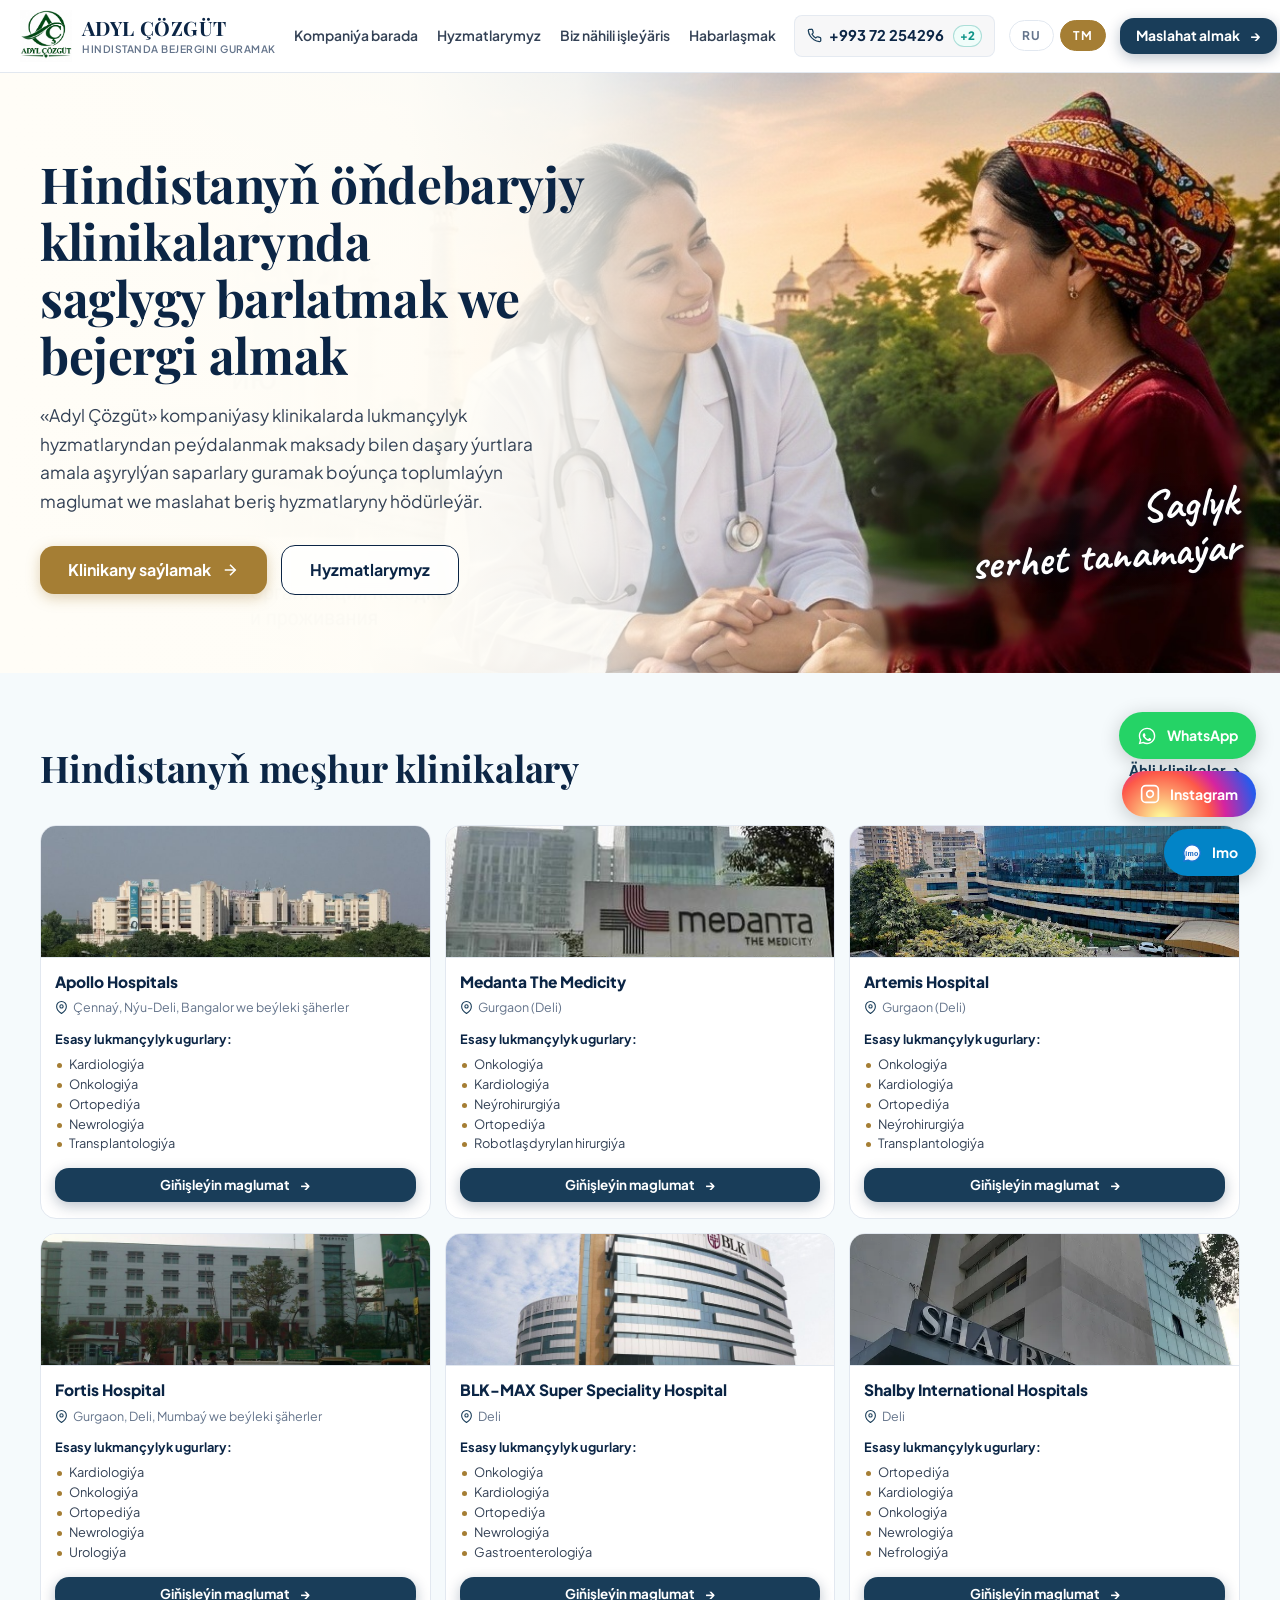
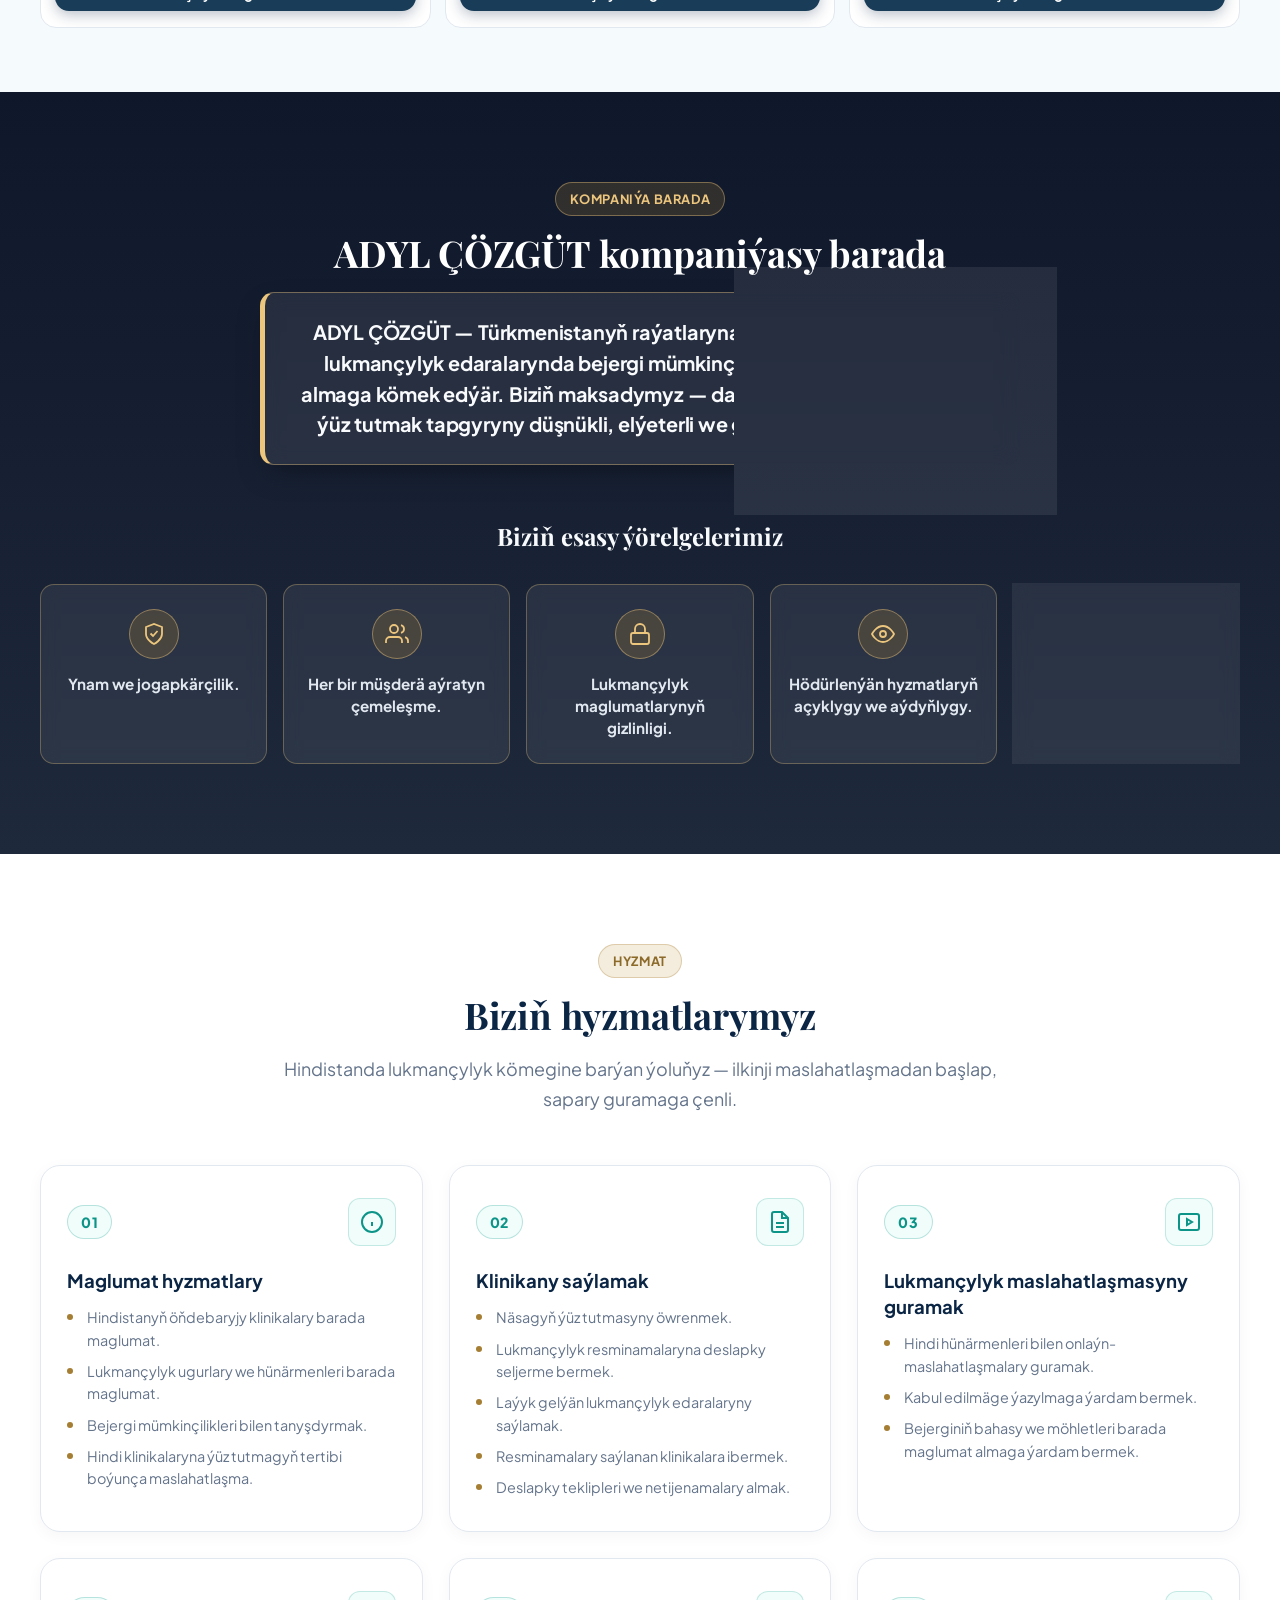
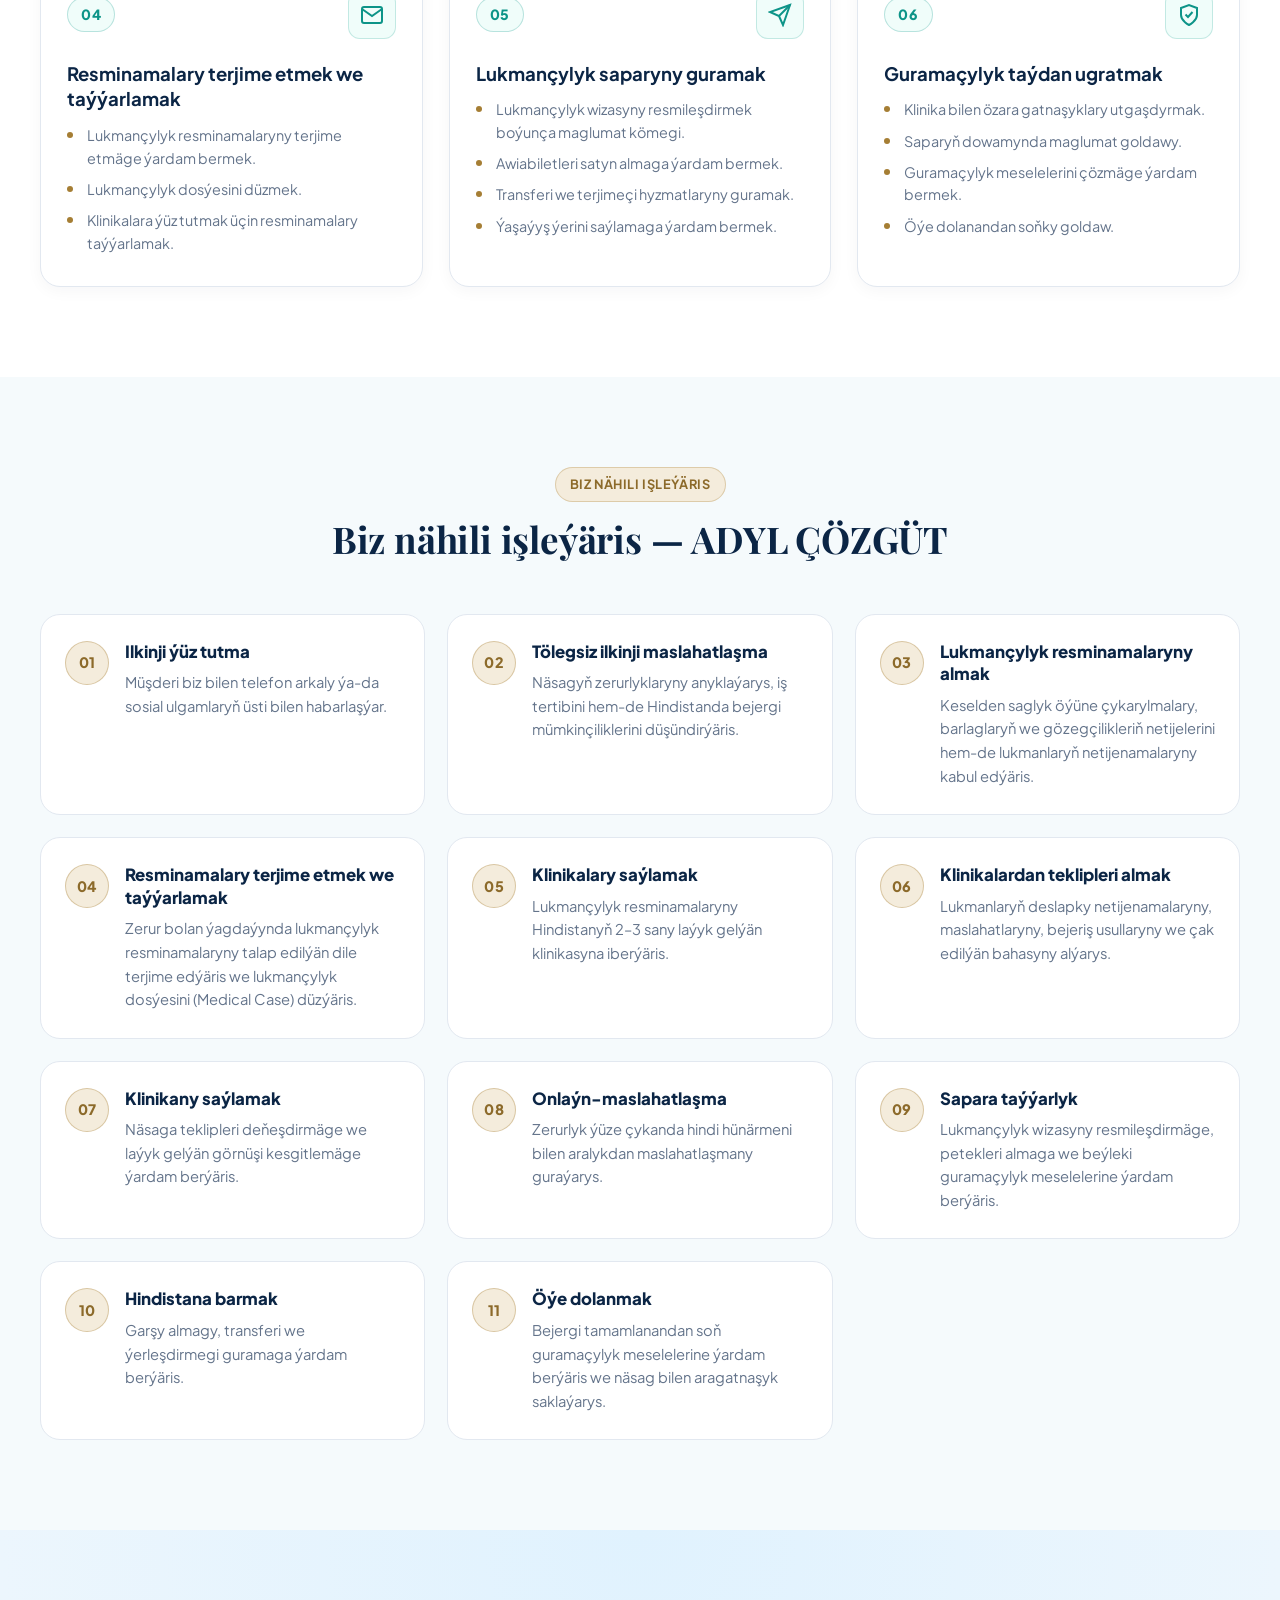
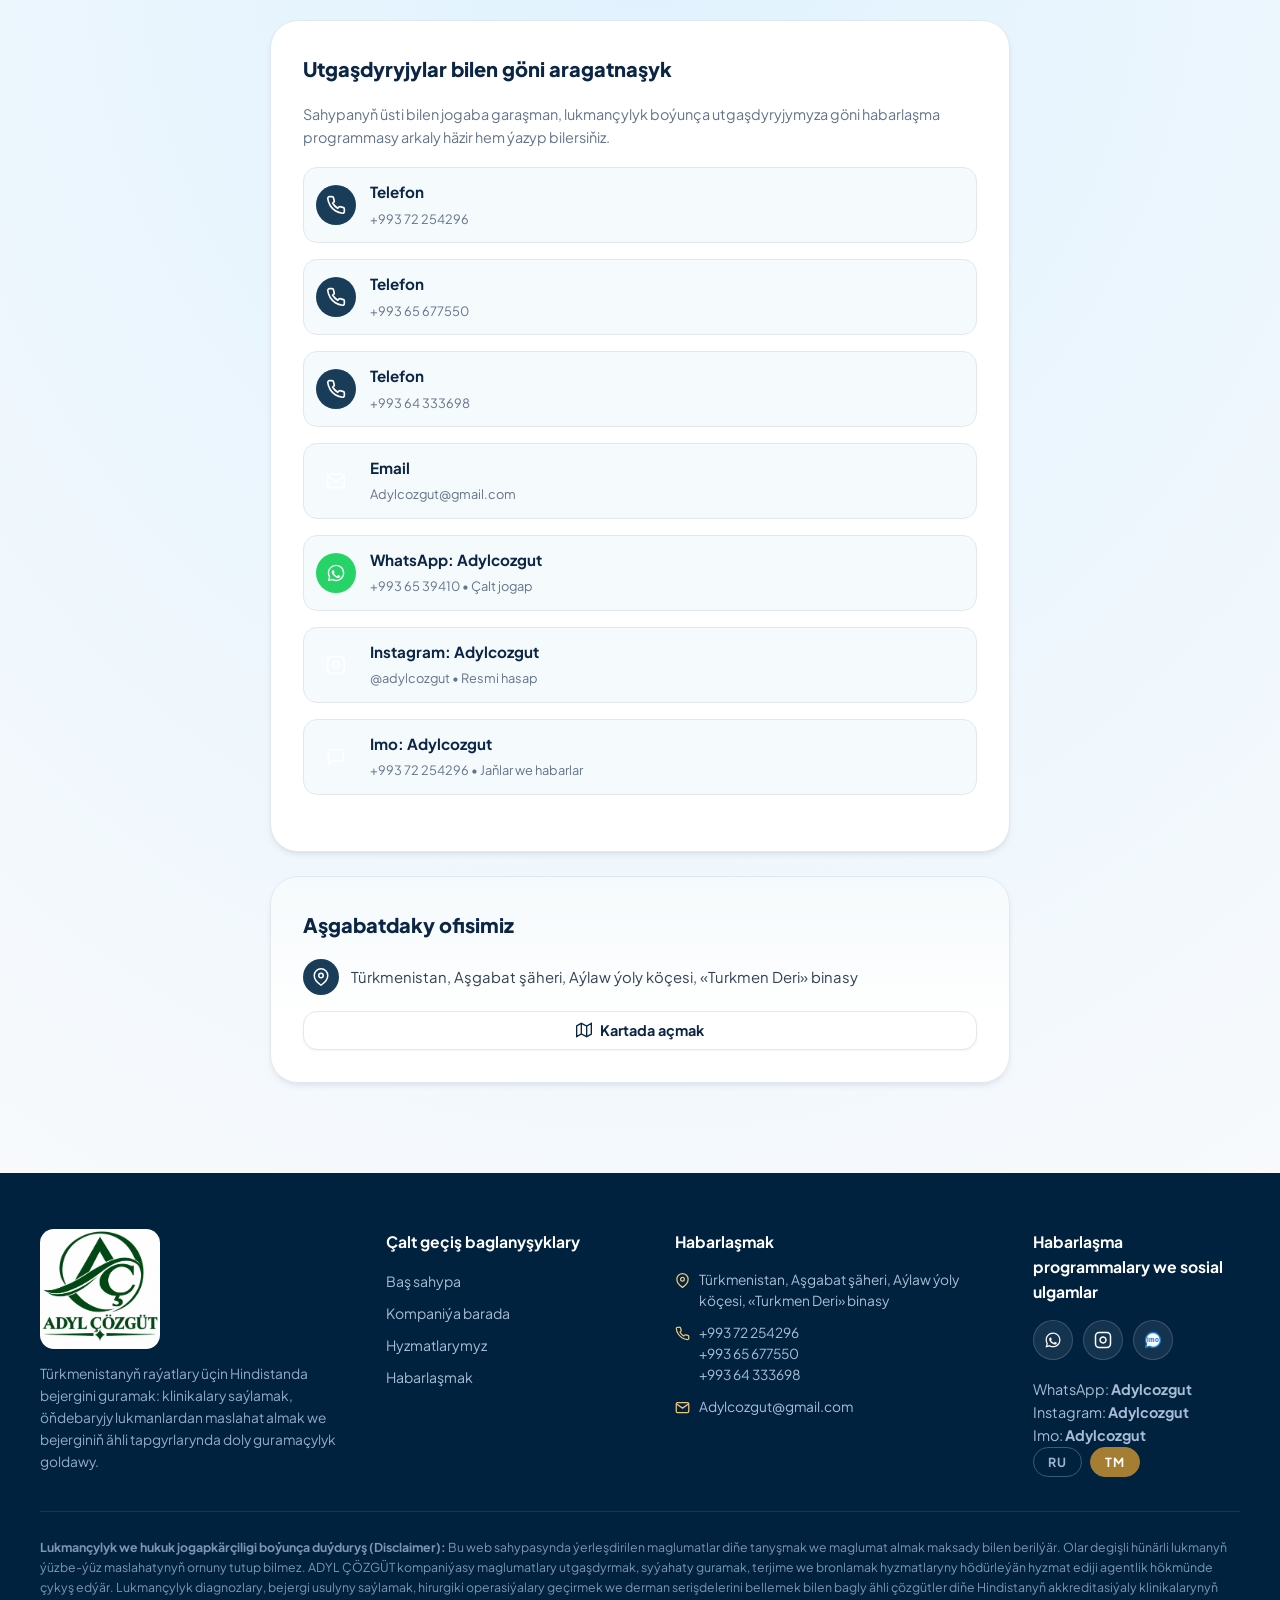
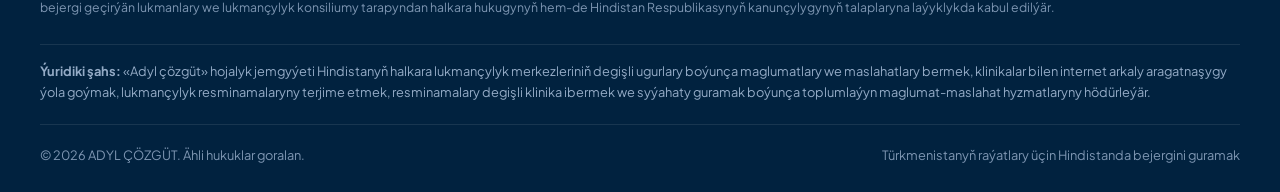
==== commit 6eb90798: "Add files via upload" ====
--- a/tm.html
+++ b/tm.html
@@ -136,7 +136,7 @@
       <div class="hero-content">
         <h1 class="hero-title">Hindistanyň öňdebaryjy klinikalarynda <br> saglygy barlatmak we bejergi almak</h1>
         <p class="hero-lead">
-          «Adyl Çözgüt» kompaniýasy Hindistandaky klinikalar barada maglumat almaga, lukmançylyk maslahatlaryny guramaga we bejerginiň ähli tapgyrlarynda guramaçylyk goldawyny bermäge ýardam edýär.
+          «Adyl Çözgüt» kompaniýasy klinikalarda lukmançylyk hyzmatlaryndan peýdalanmak maksady bilen daşary ýurtlara amala aşyrylýan saparlary guramak boýunça toplumlaýyn maglumat we maslahat beriş hyzmatlaryny hödürleýär.
         </p>
         <div class="hero-actions">
           <a href="#hospitals" class="btn btn-gold">
